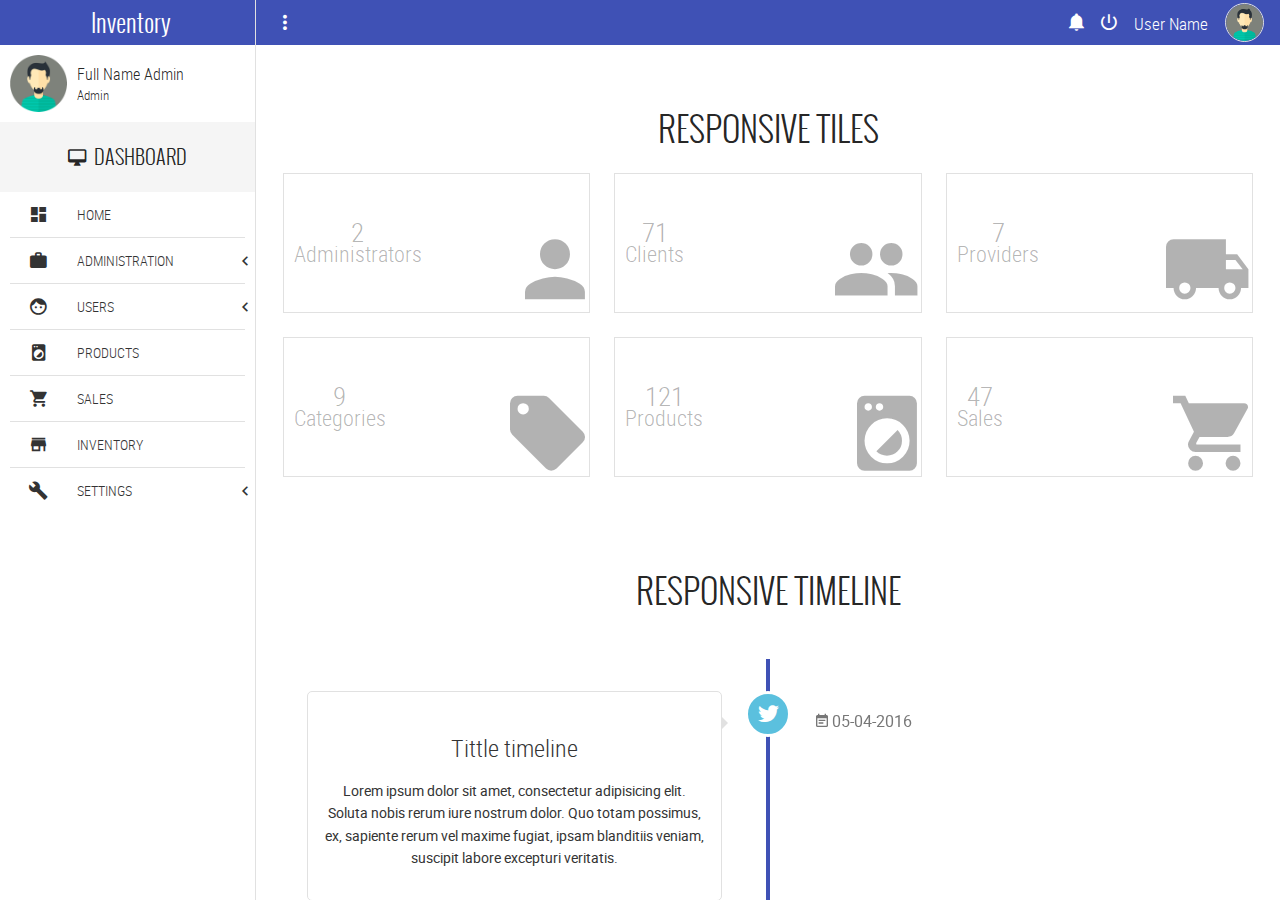
==== home.html @ ebc6012f "se agrego la plantilla" ====
<!-- * Copyright 2016 Carlos Eduardo Alfaro Orellana--><!DOCTYPE html><html lang="es"><head>	<meta charset="UTF-8">	<meta name="viewport" content="width=device-width, initial-scale=1">	<title>Home</title>	<link rel="stylesheet" href="css/normalize.css">	<link rel="stylesheet" href="css/sweetalert2.css">	<link rel="stylesheet" href="css/material.min.css">	<link rel="stylesheet" href="css/material-design-iconic-font.min.css">	<link rel="stylesheet" href="css/jquery.mCustomScrollbar.css">	<link rel="stylesheet" href="css/main.css">	<script src="//ajax.googleapis.com/ajax/libs/jquery/1.11.2/jquery.min.js"></script>	<script>window.jQuery || document.write('<script src="js/jquery-1.11.2.min.js"><\/script>')</script>	<script src="js/material.min.js" ></script>	<script src="js/sweetalert2.min.js" ></script>	<script src="js/jquery.mCustomScrollbar.concat.min.js" ></script>	<script src="js/main.js" ></script></head><body>	<!-- Notifications area -->	<section class="full-width container-notifications">		<div class="full-width container-notifications-bg btn-Notification"></div>	    <section class="NotificationArea">	        <div class="full-width text-center NotificationArea-title tittles">Notifications <i class="zmdi zmdi-close btn-Notification"></i></div>	        <a href="#" class="Notification" id="notifation-unread-1">	            <div class="Notification-icon"><i class="zmdi zmdi-accounts-alt bg-info"></i></div>	            <div class="Notification-text">	                <p>	                    <i class="zmdi zmdi-circle"></i>	                    <strong>New User Registration</strong> 	                    <br>	                    <small>Just Now</small>	                </p>	            </div>	        	<div class="mdl-tooltip mdl-tooltip--left" for="notifation-unread-1">Notification as UnRead</div> 	        </a>	        <a href="#" class="Notification" id="notifation-read-1">	            <div class="Notification-icon"><i class="zmdi zmdi-cloud-download bg-primary"></i></div>	            <div class="Notification-text">	                <p>	                    <i class="zmdi zmdi-circle-o"></i>	                    <strong>New Updates</strong> 	                    <br>	                    <small>30 Mins Ago</small>	                </p>	            </div>	            <div class="mdl-tooltip mdl-tooltip--left" for="notifation-read-1">Notification as Read</div>	        </a>	        <a href="#" class="Notification" id="notifation-unread-2">	            <div class="Notification-icon"><i class="zmdi zmdi-upload bg-success"></i></div>	            <div class="Notification-text">	                <p>	                    <i class="zmdi zmdi-circle"></i>	                    <strong>Archive uploaded</strong> 	                    <br>	                    <small>31 Mins Ago</small>	                </p>	            </div>	            <div class="mdl-tooltip mdl-tooltip--left" for="notifation-unread-2">Notification as UnRead</div>	        </a> 	        <a href="#" class="Notification" id="notifation-read-2">	            <div class="Notification-icon"><i class="zmdi zmdi-mail-send bg-danger"></i></div>	            <div class="Notification-text">	                <p>	                    <i class="zmdi zmdi-circle-o"></i>	                    <strong>New Mail</strong> 	                    <br>	                    <small>37 Mins Ago</small>	                </p>	            </div>	            <div class="mdl-tooltip mdl-tooltip--left" for="notifation-read-2">Notification as Read</div>	        </a>	        <a href="#" class="Notification" id="notifation-read-3">	            <div class="Notification-icon"><i class="zmdi zmdi-folder bg-primary"></i></div>	            <div class="Notification-text">	                <p>	                    <i class="zmdi zmdi-circle-o"></i>	                    <strong>Folder delete</strong> 	                    <br>	                    <small>1 hours Ago</small>	                </p>	            </div>	            <div class="mdl-tooltip mdl-tooltip--left" for="notifation-read-3">Notification as Read</div>	        </a>  	    </section>	</section>	<!-- navBar -->	<div class="full-width navBar">		<div class="full-width navBar-options">			<i class="zmdi zmdi-more-vert btn-menu" id="btn-menu"></i>				<div class="mdl-tooltip" for="btn-menu">Menu</div>			<nav class="navBar-options-list">				<ul class="list-unstyle">					<li class="btn-Notification" id="notifications">						<i class="zmdi zmdi-notifications"></i>						<!-- <i class="zmdi zmdi-notifications-active btn-Notification" id="notifications"></i> -->						<div class="mdl-tooltip" for="notifications">Notifications</div>					</li>					<li class="btn-exit" id="btn-exit">						<i class="zmdi zmdi-power"></i>						<div class="mdl-tooltip" for="btn-exit">LogOut</div>					</li>					<li class="text-condensedLight noLink" ><small>User Name</small></li>					<li class="noLink">						<figure>							<img src="assets/img/avatar-male.png" alt="Avatar" class="img-responsive">						</figure>					</li>				</ul>			</nav>		</div>	</div>	<!-- navLateral -->	<section class="full-width navLateral">		<div class="full-width navLateral-bg btn-menu"></div>		<div class="full-width navLateral-body">			<div class="full-width navLateral-body-logo text-center tittles">				<i class="zmdi zmdi-close btn-menu"></i> Inventory 			</div>			<figure class="full-width" style="height: 77px;">				<div class="navLateral-body-cl">					<img src="assets/img/avatar-male.png" alt="Avatar" class="img-responsive">				</div>				<figcaption class="navLateral-body-cr hide-on-tablet">					<span>						Full Name Admin<br>						<small>Admin</small>					</span>				</figcaption>			</figure>			<div class="full-width tittles navLateral-body-tittle-menu">				<i class="zmdi zmdi-desktop-mac"></i><span class="hide-on-tablet">&nbsp; DASHBOARD</span>			</div>			<nav class="full-width">				<ul class="full-width list-unstyle menu-principal">					<li class="full-width">						<a href="home.html" class="full-width">							<div class="navLateral-body-cl">								<i class="zmdi zmdi-view-dashboard"></i>							</div>							<div class="navLateral-body-cr hide-on-tablet">								HOME							</div>						</a>					</li>					<li class="full-width divider-menu-h"></li>					<li class="full-width">						<a href="#!" class="full-width btn-subMenu">							<div class="navLateral-body-cl">								<i class="zmdi zmdi-case"></i>							</div>							<div class="navLateral-body-cr hide-on-tablet">								ADMINISTRATION							</div>							<span class="zmdi zmdi-chevron-left"></span>						</a>						<ul class="full-width menu-principal sub-menu-options">							<li class="full-width">								<a href="company.html" class="full-width">									<div class="navLateral-body-cl">										<i class="zmdi zmdi-balance"></i>									</div>									<div class="navLateral-body-cr hide-on-tablet">										COMPANY									</div>								</a>							</li>							<li class="full-width">								<a href="providers.html" class="full-width">									<div class="navLateral-body-cl">										<i class="zmdi zmdi-truck"></i>									</div>									<div class="navLateral-body-cr hide-on-tablet">										PROVIDERS									</div>								</a>							</li>							<li class="full-width">								<a href="payments.html" class="full-width">									<div class="navLateral-body-cl">										<i class="zmdi zmdi-card"></i>									</div>									<div class="navLateral-body-cr hide-on-tablet">										PAYMENTS									</div>								</a>							</li>							<li class="full-width">								<a href="categories.html" class="full-width">									<div class="navLateral-body-cl">										<i class="zmdi zmdi-label"></i>									</div>									<div class="navLateral-body-cr hide-on-tablet">										CATEGORIES									</div>								</a>							</li>						</ul>					</li>					<li class="full-width divider-menu-h"></li>					<li class="full-width">						<a href="#!" class="full-width btn-subMenu">							<div class="navLateral-body-cl">								<i class="zmdi zmdi-face"></i>							</div>							<div class="navLateral-body-cr hide-on-tablet">								USERS							</div>							<span class="zmdi zmdi-chevron-left"></span>						</a>						<ul class="full-width menu-principal sub-menu-options">							<li class="full-width">								<a href="admin.html" class="full-width">									<div class="navLateral-body-cl">										<i class="zmdi zmdi-account"></i>									</div>									<div class="navLateral-body-cr hide-on-tablet">										ADMINISTRATORS									</div>								</a>							</li>							<li class="full-width">								<a href="client.html" class="full-width">									<div class="navLateral-body-cl">										<i class="zmdi zmdi-accounts"></i>									</div>									<div class="navLateral-body-cr hide-on-tablet">										CLIENT									</div>								</a>							</li>						</ul>					</li>					<li class="full-width divider-menu-h"></li>					<li class="full-width">						<a href="products.html" class="full-width">							<div class="navLateral-body-cl">								<i class="zmdi zmdi-washing-machine"></i>							</div>							<div class="navLateral-body-cr hide-on-tablet">								PRODUCTS							</div>						</a>					</li>					<li class="full-width divider-menu-h"></li>					<li class="full-width">						<a href="sales.html" class="full-width">							<div class="navLateral-body-cl">								<i class="zmdi zmdi-shopping-cart"></i>							</div>							<div class="navLateral-body-cr hide-on-tablet">								SALES							</div>						</a>					</li>					<li class="full-width divider-menu-h"></li>					<li class="full-width">						<a href="inventory.html" class="full-width">							<div class="navLateral-body-cl">								<i class="zmdi zmdi-store"></i>							</div>							<div class="navLateral-body-cr hide-on-tablet">								INVENTORY							</div>						</a>					</li>					<li class="full-width divider-menu-h"></li>					<li class="full-width">						<a href="#!" class="full-width btn-subMenu">							<div class="navLateral-body-cl">								<i class="zmdi zmdi-wrench"></i>							</div>							<div class="navLateral-body-cr hide-on-tablet">								SETTINGS							</div>							<span class="zmdi zmdi-chevron-left"></span>						</a>						<ul class="full-width menu-principal sub-menu-options">							<li class="full-width">								<a href="#!" class="full-width">									<div class="navLateral-body-cl">										<i class="zmdi zmdi-widgets"></i>									</div>									<div class="navLateral-body-cr hide-on-tablet">										OPTION									</div>								</a>							</li>							<li class="full-width">								<a href="#!" class="full-width">									<div class="navLateral-body-cl">										<i class="zmdi zmdi-widgets"></i>									</div>									<div class="navLateral-body-cr hide-on-tablet">										OPTION									</div>								</a>							</li>						</ul>					</li>				</ul>			</nav>		</div>	</section>	<!-- pageContent -->	<section class="full-width pageContent">		<section class="full-width text-center" style="padding: 40px 0;">			<h3 class="text-center tittles">RESPONSIVE TILES</h3>			<!-- Tiles -->			<article class="full-width tile">				<div class="tile-text">					<span class="text-condensedLight">						2<br>						<small>Administrators</small>					</span>				</div>				<i class="zmdi zmdi-account tile-icon"></i>			</article>			<article class="full-width tile">				<div class="tile-text">					<span class="text-condensedLight">						71<br>						<small>Clients</small>					</span>				</div>				<i class="zmdi zmdi-accounts tile-icon"></i>			</article>			<article class="full-width tile">				<div class="tile-text">					<span class="text-condensedLight">						7<br>						<small>Providers</small>					</span>				</div>				<i class="zmdi zmdi-truck tile-icon"></i>			</article>			<article class="full-width tile">				<div class="tile-text">					<span class="text-condensedLight">						9<br>						<small>Categories</small>					</span>				</div>				<i class="zmdi zmdi-label tile-icon"></i>			</article>			<article class="full-width tile">				<div class="tile-text">					<span class="text-condensedLight">						121<br>						<small>Products</small>					</span>				</div>				<i class="zmdi zmdi-washing-machine tile-icon"></i>			</article>			<article class="full-width tile">				<div class="tile-text">					<span class="text-condensedLight">						47<br>						<small>Sales</small>					</span>				</div>				<i class="zmdi zmdi-shopping-cart tile-icon"></i>			</article>		</section>		<section class="full-width" style="margin: 30px 0;">			<h3 class="text-center tittles">RESPONSIVE TIMELINE</h3>			<!-- TimeLine -->			<div id="timeline-c" class="timeline-c">				<div class="timeline-c-box">	                <div class="timeline-c-box-icon bg-info">	                    <i class="zmdi zmdi-twitter"></i>	                </div>	                <div class="timeline-c-box-content">	                    <h4 class="text-center text-condensedLight">Tittle timeline</h4>	                    <p class="text-center">	                    	Lorem ipsum dolor sit amet, consectetur adipisicing elit. Soluta nobis rerum iure nostrum dolor. Quo totam possimus, ex, sapiente rerum vel maxime fugiat, ipsam blanditiis veniam, suscipit labore excepturi veritatis.	                    </p>	                    <span class="timeline-date"><i class="zmdi zmdi-calendar-note zmdi-hc-fw"></i>05-04-2016</span>	                </div>	            </div>				<div class="timeline-c-box">	                <div class="timeline-c-box-icon bg-success">	                    <i class="zmdi zmdi-whatsapp"></i>	                </div>	                <div class="timeline-c-box-content">	                    <h4 class="text-center text-condensedLight">Tittle timeline</h4>	                    <p class="text-center">	                    	Lorem ipsum dolor sit amet, consectetur adipisicing elit. Soluta nobis rerum iure nostrum dolor. Quo totam possimus, ex, sapiente rerum vel maxime fugiat, ipsam blanditiis veniam, suscipit labore excepturi veritatis.	                    </p>	                    <span class="timeline-date"><i class="zmdi zmdi-calendar-note zmdi-hc-fw"></i>06-04-2016</span>	                </div>	            </div>	            <div class="timeline-c-box">	                <div class="timeline-c-box-icon bg-primary">	                    <i class="zmdi zmdi-facebook"></i>	                </div>	                <div class="timeline-c-box-content">	                    <h4 class="text-center text-condensedLight">Tittle timeline</h4>	                    <p class="text-center">	                    	Lorem ipsum dolor sit amet, consectetur adipisicing elit. Soluta nobis rerum iure nostrum dolor. Quo totam possimus, ex, sapiente rerum vel maxime fugiat, ipsam blanditiis veniam, suscipit labore excepturi veritatis.	                    </p>	                    <span class="timeline-date"><i class="zmdi zmdi-calendar-note zmdi-hc-fw"></i>07-04-2016</span>	                </div>	            </div>	            <div class="timeline-c-box">	                <div class="timeline-c-box-icon bg-danger">	                    <i class="zmdi zmdi-youtube"></i>	                </div>	                <div class="timeline-c-box-content">	                    <h4 class="text-center text-condensedLight">Tittle timeline</h4>	                    <p class="text-center">	                    	Lorem ipsum dolor sit amet, consectetur adipisicing elit. Soluta nobis rerum iure nostrum dolor. Quo totam possimus, ex, sapiente rerum vel maxime fugiat, ipsam blanditiis veniam, suscipit labore excepturi veritatis.	                    </p>	                    <span class="timeline-date"><i class="zmdi zmdi-calendar-note zmdi-hc-fw"></i>08-04-2016</span>	                </div>	            </div>			</div>		</section>	</section></body></html>
---- css/sweetalert2.css ----
.sweet-overlay {
  background-color: rgba(0, 0, 0, 0.4);
  position: fixed;
  left: 0;
  right: 0;
  top: 0;
  bottom: 0;
  display: none;
  z-index: 1000; }

.sweet-alert {
  font-family: "RobotoCondensedLight";
  background-color: #fff;
  border-radius: 5px;
  box-sizing: border-box;
  text-align: center;
  position: fixed;
  left: 50%;
  top: 50%;
  margin-top: -200px;
  max-height: 90%;
  overflow-x: hidden;
  overflow-y: auto;
  display: none;
  z-index: 2000; }
  .sweet-alert h2 {
    color: #575757;
    font-family: "OswaldLight";
    font-size: 30px;
    text-align: center;
    font-weight: 600;
    text-transform: none;
    position: relative;
    margin: 0;
    padding: 0;
    line-height: 60px;
    display: block; }
  .sweet-alert p {
    font-size: 16px;
    text-align: center;
    font-weight: 300;
    position: relative;
    float: none;
    margin: 0;
    padding: 0;
    line-height: normal; }
  .sweet-alert hr {
    height: 10px;
    color: transparent;
    border: 0; }
  .sweet-alert button.styled {
    color: #fff;
    border: 0;
    box-shadow: none;
    font-size: 17px;
    font-weight: 500;
    border-radius: 5px;
    padding: 10px 32px;
    margin: 0 5px;
    cursor: pointer; }
    .sweet-alert button.styled:focus {
      outline: none; }
    .sweet-alert button.styled.sweet-cancel[disabled] {
      opacity: .4; }
    .sweet-alert button.styled.sweet-confirm[disabled] {
      border: 4px solid transparent;
      border-color: transparent;
      width: 40px;
      height: 40px;
      padding: 0;
      margin: 0 30px;
      vertical-align: middle;
      background-color: transparent !important;
      color: transparent;
      cursor: default;
      border-radius: 100%;
      -webkit-animation: rotate-loading 1.5s linear 0s infinite normal;
              animation: rotate-loading 1.5s linear 0s infinite normal; }
    .sweet-alert button.styled::-moz-focus-inner {
      border: 0; }
  .sweet-alert[data-has-cancel-button=false] button {
    box-shadow: none !important; }
  .sweet-alert .icon {
    width: 80px;
    height: 80px;
    border: 4px solid #808080;
    border-radius: 50%;
    margin: 20px auto;
    padding: 0;
    position: relative;
    box-sizing: content-box; }
    .sweet-alert .icon.error {
      border-color: #f27474; }
      .sweet-alert .icon.error .x-mark {
        position: relative;
        display: block; }
      .sweet-alert .icon.error .line {
        position: absolute;
        height: 5px;
        width: 47px;
        background-color: #f27474;
        display: block;
        top: 37px;
        border-radius: 2px; }
        .sweet-alert .icon.error .line.left {
          -webkit-transform: rotate(45deg);
                  transform: rotate(45deg);
          left: 17px; }
        .sweet-alert .icon.error .line.right {
          -webkit-transform: rotate(-45deg);
                  transform: rotate(-45deg);
          right: 16px; }
    .sweet-alert .icon.warning {
      border-color: #f8bb86; }
      .sweet-alert .icon.warning .body {
        position: absolute;
        width: 5px;
        height: 47px;
        left: 50%;
        top: 10px;
        border-radius: 2px;
        margin-left: -2px;
        background-color: #f8bb86; }
      .sweet-alert .icon.warning .dot {
        position: absolute;
        width: 7px;
        height: 7px;
        border-radius: 50%;
        margin-left: -3px;
        left: 50%;
        bottom: 10px;
        background-color: #f8bb86; }
    .sweet-alert .icon.info {
      border-color: #c9dae1; }
      .sweet-alert .icon.info::before {
        content: '';
        position: absolute;
        width: 5px;
        height: 29px;
        left: 50%;
        bottom: 17px;
        border-radius: 2px;
        margin-left: -2px;
        background-color: #c9dae1; }
      .sweet-alert .icon.info::after {
        content: '';
        position: absolute;
        width: 7px;
        height: 7px;
        border-radius: 50%;
        margin-left: -3px;
        top: 19px;
        background-color: #c9dae1; }
    .sweet-alert .icon.success {
      border-color: #a5dc86; }
      .sweet-alert .icon.success::before, .sweet-alert .icon.success::after {
        content: '';
        border-radius: 50%;
        position: absolute;
        width: 60px;
        height: 120px;
        background: #fff;
        -webkit-transform: rotate(45deg);
                transform: rotate(45deg); }
      .sweet-alert .icon.success::before {
        border-radius: 120px 0 0 120px;
        top: -7px;
        left: -33px;
        -webkit-transform: rotate(-45deg);
                transform: rotate(-45deg);
        -webkit-transform-origin: 60px 60px;
                transform-origin: 60px 60px; }
      .sweet-alert .icon.success::after {
        border-radius: 0 120px 120px 0;
        top: -11px;
        left: 30px;
        -webkit-transform: rotate(-45deg);
                transform: rotate(-45deg);
        -webkit-transform-origin: 0 60px;
                transform-origin: 0 60px; }
      .sweet-alert .icon.success .placeholder {
        width: 80px;
        height: 80px;
        border: 4px solid rgba(165, 220, 134, 0.2);
        border-radius: 50%;
        box-sizing: content-box;
        position: absolute;
        left: -4px;
        top: -4px;
        z-index: 2; }
      .sweet-alert .icon.success .fix {
        width: 5px;
        height: 90px;
        background-color: #fff;
        position: absolute;
        left: 28px;
        top: 8px;
        z-index: 1;
        -webkit-transform: rotate(-45deg);
                transform: rotate(-45deg); }
      .sweet-alert .icon.success .line {
        height: 5px;
        background-color: #a5dc86;
        display: block;
        border-radius: 2px;
        position: absolute;
        z-index: 2; }
        .sweet-alert .icon.success .line.tip {
          width: 25px;
          left: 14px;
          top: 46px;
          -webkit-transform: rotate(45deg);
                  transform: rotate(45deg); }
        .sweet-alert .icon.success .line.long {
          width: 47px;
          right: 8px;
          top: 38px;
          -webkit-transform: rotate(-45deg);
                  transform: rotate(-45deg); }
  .sweet-alert .sweet-image {
    margin: 20px auto; }

@-webkit-keyframes showSweetAlert {
  0% {
    -webkit-transform: scale(0.7);
            transform: scale(0.7); }
  45% {
    -webkit-transform: scale(1.05);
            transform: scale(1.05); }
  80% {
    -webkit-transform: scale(0.95);
            transform: scale(0.95); }
  100% {
    -webkit-transform: scale(1);
            transform: scale(1); } }

@keyframes showSweetAlert {
  0% {
    -webkit-transform: scale(0.7);
            transform: scale(0.7); }
  45% {
    -webkit-transform: scale(1.05);
            transform: scale(1.05); }
  80% {
    -webkit-transform: scale(0.95);
            transform: scale(0.95); }
  100% {
    -webkit-transform: scale(1);
            transform: scale(1); } }

@-webkit-keyframes hideSweetAlert {
  0% {
    -webkit-transform: scale(1);
            transform: scale(1); }
  100% {
    -webkit-transform: scale(0.5);
            transform: scale(0.5); } }

@keyframes hideSweetAlert {
  0% {
    -webkit-transform: scale(1);
            transform: scale(1); }
  100% {
    -webkit-transform: scale(0.5);
            transform: scale(0.5); } }

.show-sweet-alert {
  -webkit-animation: showSweetAlert 0.3s;
          animation: showSweetAlert 0.3s; }
  .show-sweet-alert.no-animation {
    -webkit-animation: none;
            animation: none; }

.hide-sweet-alert {
  -webkit-animation: hideSweetAlert 0.2s;
          animation: hideSweetAlert 0.2s; }
  .hide-sweet-alert.no-animation {
    -webkit-animation: none;
            animation: none; }

@-webkit-keyframes animate-success-tip {
  0% {
    width: 0;
    left: 1px;
    top: 19px; }
  54% {
    width: 0;
    left: 1px;
    top: 19px; }
  70% {
    width: 50px;
    left: -8px;
    top: 37px; }
  84% {
    width: 17px;
    left: 21px;
    top: 48px; }
  100% {
    width: 25px;
    left: 14px;
    top: 45px; } }

@keyframes animate-success-tip {
  0% {
    width: 0;
    left: 1px;
    top: 19px; }
  54% {
    width: 0;
    left: 1px;
    top: 19px; }
  70% {
    width: 50px;
    left: -8px;
    top: 37px; }
  84% {
    width: 17px;
    left: 21px;
    top: 48px; }
  100% {
    width: 25px;
    left: 14px;
    top: 45px; } }

@-webkit-keyframes animate-success-long {
  0% {
    width: 0;
    right: 46px;
    top: 54px; }
  65% {
    width: 0;
    right: 46px;
    top: 54px; }
  84% {
    width: 55px;
    right: 0;
    top: 35px; }
  100% {
    width: 47px;
    right: 8px;
    top: 38px; } }

@keyframes animate-success-long {
  0% {
    width: 0;
    right: 46px;
    top: 54px; }
  65% {
    width: 0;
    right: 46px;
    top: 54px; }
  84% {
    width: 55px;
    right: 0;
    top: 35px; }
  100% {
    width: 47px;
    right: 8px;
    top: 38px; } }

@-webkit-keyframes rotatePlaceholder {
  0% {
    -webkit-transform: rotate(-45deg);
            transform: rotate(-45deg); }
  5% {
    -webkit-transform: rotate(-45deg);
            transform: rotate(-45deg); }
  12% {
    -webkit-transform: rotate(-405deg);
            transform: rotate(-405deg); }
  100% {
    -webkit-transform: rotate(-405deg);
            transform: rotate(-405deg); } }

@keyframes rotatePlaceholder {
  0% {
    -webkit-transform: rotate(-45deg);
            transform: rotate(-45deg); }
  5% {
    -webkit-transform: rotate(-45deg);
            transform: rotate(-45deg); }
  12% {
    -webkit-transform: rotate(-405deg);
            transform: rotate(-405deg); }
  100% {
    -webkit-transform: rotate(-405deg);
            transform: rotate(-405deg); } }

.animate-success-tip {
  -webkit-animation: animate-success-tip 0.75s;
          animation: animate-success-tip 0.75s; }

.animate-success-long {
  -webkit-animation: animate-success-long 0.75s;
          animation: animate-success-long 0.75s; }

.icon.success.animate::after {
  -webkit-animation: rotatePlaceholder 4.25s ease-in;
          animation: rotatePlaceholder 4.25s ease-in; }

@-webkit-keyframes animate-error-icon {
  0% {
    -webkit-transform: rotateX(100deg);
            transform: rotateX(100deg);
    opacity: 0; }
  100% {
    -webkit-transform: rotateX(0deg);
            transform: rotateX(0deg);
    opacity: 1; } }

@keyframes animate-error-icon {
  0% {
    -webkit-transform: rotateX(100deg);
            transform: rotateX(100deg);
    opacity: 0; }
  100% {
    -webkit-transform: rotateX(0deg);
            transform: rotateX(0deg);
    opacity: 1; } }

.animate-error-icon {
  -webkit-animation: animate-error-icon 0.5s;
          animation: animate-error-icon 0.5s; }

@-webkit-keyframes animate-x-mark {
  0% {
    -webkit-transform: scale(0.4);
            transform: scale(0.4);
    margin-top: 26px;
    opacity: 0; }
  50% {
    -webkit-transform: scale(0.4);
            transform: scale(0.4);
    margin-top: 26px;
    opacity: 0; }
  80% {
    -webkit-transform: scale(1.15);
            transform: scale(1.15);
    margin-top: -6px; }
  100% {
    -webkit-transform: scale(1);
            transform: scale(1);
    margin-top: 0;
    opacity: 1; } }

@keyframes animate-x-mark {
  0% {
    -webkit-transform: scale(0.4);
            transform: scale(0.4);
    margin-top: 26px;
    opacity: 0; }
  50% {
    -webkit-transform: scale(0.4);
            transform: scale(0.4);
    margin-top: 26px;
    opacity: 0; }
  80% {
    -webkit-transform: scale(1.15);
            transform: scale(1.15);
    margin-top: -6px; }
  100% {
    -webkit-transform: scale(1);
            transform: scale(1);
    margin-top: 0;
    opacity: 1; } }

.animate-x-mark {
  -webkit-animation: animate-x-mark 0.5s;
          animation: animate-x-mark 0.5s; }

@-webkit-keyframes pulse-warning {
  0% {
    border-color: #f8d486; }
  100% {
    border-color: #f8bb86; } }

@keyframes pulse-warning {
  0% {
    border-color: #f8d486; }
  100% {
    border-color: #f8bb86; } }

.pulse-warning {
  -webkit-animation: pulse-warning 0.75s infinite alternate;
          animation: pulse-warning 0.75s infinite alternate; }

@-webkit-keyframes pulse-warning-ins {
  0% {
    background-color: #f8d486; }
  100% {
    background-color: #f8bb86; } }

@keyframes pulse-warning-ins {
  0% {
    background-color: #f8d486; }
  100% {
    background-color: #f8bb86; } }

.pulse-warning-ins {
  -webkit-animation: pulse-warning-ins 0.75s infinite alternate;
          animation: pulse-warning-ins 0.75s infinite alternate; }

@-webkit-keyframes rotate-loading {
  0% {
    -webkit-transform: rotate(0deg);
            transform: rotate(0deg); }
  100% {
    -webkit-transform: rotate(360deg);
            transform: rotate(360deg); } }

@keyframes rotate-loading {
  0% {
    -webkit-transform: rotate(0deg);
            transform: rotate(0deg); }
  100% {
    -webkit-transform: rotate(360deg);
            transform: rotate(360deg); } }
---- css/material.min.css ----
/**
 * material-design-lite - Material Design Components in CSS, JS and HTML
 * @version v1.1.3
 * @license Apache-2.0
 * @copyright 2015 Google, Inc.
 * @link https://github.com/google/material-design-lite
 */
@charset "UTF-8";html{color:rgba(0,0,0,.87)}::-moz-selection{background:#b3d4fc;text-shadow:none}::selection{background:#b3d4fc;text-shadow:none}hr{display:block;height:1px;border:0;border-top:1px solid #ccc;margin:1em 0;padding:0}audio,canvas,iframe,img,svg,video{vertical-align:middle}fieldset{border:0;margin:0;padding:0}textarea{resize:vertical}.browserupgrade{margin:.2em 0;background:#ccc;color:#000;padding:.2em 0}.hidden{display:none!important}.visuallyhidden{border:0;clip:rect(0 0 0 0);height:1px;margin:-1px;overflow:hidden;padding:0;position:absolute;width:1px}.visuallyhidden.focusable:active,.visuallyhidden.focusable:focus{clip:auto;height:auto;margin:0;overflow:visible;position:static;width:auto}.invisible{visibility:hidden}.clearfix:before,.clearfix:after{content:" ";display:table}.clearfix:after{clear:both}@media print{*,*:before,*:after,*:first-letter{background:transparent!important;color:#000!important;box-shadow:none!important}a,a:visited{text-decoration:underline}a[href]:after{content:" (" attr(href)")"}abbr[title]:after{content:" (" attr(title)")"}a[href^="#"]:after,a[href^="javascript:"]:after{content:""}pre,blockquote{border:1px solid #999;page-break-inside:avoid}thead{display:table-header-group}tr,img{page-break-inside:avoid}img{max-width:100%!important}p,h2,h3{orphans:3;widows:3}h2,h3{page-break-after:avoid}}a,.mdl-accordion,.mdl-button,.mdl-card,.mdl-checkbox,.mdl-dropdown-menu,.mdl-icon-toggle,.mdl-item,.mdl-radio,.mdl-slider,.mdl-switch,.mdl-tabs__tab{-webkit-tap-highlight-color:transparent;-webkit-tap-highlight-color:rgba(255,255,255,0)}html{width:100%;height:100%;-ms-touch-action:manipulation;touch-action:manipulation}body{width:100%;min-height:100%;margin:0}main{display:block}*[hidden]{display:none!important}html,body{font-family:"Helvetica","Arial",sans-serif;font-size:14px;font-weight:400;line-height:20px}h1,h2,h3,h4,h5,h6,p{padding:0}h1 small,h2 small,h3 small,h4 small,h5 small,h6 small{font-family:"Roboto","Helvetica","Arial",sans-serif;font-weight:400;line-height:1.35;letter-spacing:-.02em;opacity:.54;font-size:.6em}h1{font-size:56px;line-height:1.35;letter-spacing:-.02em;margin:24px 0}h1,h2{font-family:"Roboto","Helvetica","Arial",sans-serif;font-weight:400}h2{font-size:45px;line-height:48px}h2,h3{margin:24px 0}h3{font-size:34px;line-height:40px}h3,h4{font-family:"Roboto","Helvetica","Arial",sans-serif;font-weight:400}h4{font-size:24px;line-height:32px;-moz-osx-font-smoothing:grayscale;margin:24px 0 16px}h5{font-size:20px;font-weight:500;line-height:1;letter-spacing:.02em}h5,h6{font-family:"Roboto","Helvetica","Arial",sans-serif;margin:24px 0 16px}h6{font-size:16px;letter-spacing:.04em}h6,p{font-weight:400;line-height:24px}p{font-size:14px;letter-spacing:0;margin:0 0 16px}a{color:#ff4081;font-weight:500}blockquote{font-family:"Roboto","Helvetica","Arial",sans-serif;position:relative;font-size:24px;font-weight:300;font-style:italic;line-height:1.35;letter-spacing:.08em}blockquote:before{position:absolute;left:-.5em;content:'“'}blockquote:after{content:'”';margin-left:-.05em}mark{background-color:#f4ff81}dt{font-weight:700}address{font-size:12px;line-height:1;font-style:normal}address,ul,ol{font-weight:400;letter-spacing:0}ul,ol{font-size:14px;line-height:24px}.mdl-typography--display-4,.mdl-typography--display-4-color-contrast{font-family:"Roboto","Helvetica","Arial",sans-serif;font-size:112px;font-weight:300;line-height:1;letter-spacing:-.04em}.mdl-typography--display-4-color-contrast{opacity:.54}.mdl-typography--display-3,.mdl-typography--display-3-color-contrast{font-family:"Roboto","Helvetica","Arial",sans-serif;font-size:56px;font-weight:400;line-height:1.35;letter-spacing:-.02em}.mdl-typography--display-3-color-contrast{opacity:.54}.mdl-typography--display-2,.mdl-typography--display-2-color-contrast{font-family:"Roboto","Helvetica","Arial",sans-serif;font-size:45px;font-weight:400;line-height:48px}.mdl-typography--display-2-color-contrast{opacity:.54}.mdl-typography--display-1,.mdl-typography--display-1-color-contrast{font-family:"Roboto","Helvetica","Arial",sans-serif;font-size:34px;font-weight:400;line-height:40px}.mdl-typography--display-1-color-contrast{opacity:.54}.mdl-typography--headline,.mdl-typography--headline-color-contrast{font-family:"Roboto","Helvetica","Arial",sans-serif;font-size:24px;font-weight:400;line-height:32px;-moz-osx-font-smoothing:grayscale}.mdl-typography--headline-color-contrast{opacity:.87}.mdl-typography--title,.mdl-typography--title-color-contrast{font-family:"Roboto","Helvetica","Arial",sans-serif;font-size:20px;font-weight:500;line-height:1;letter-spacing:.02em}.mdl-typography--title-color-contrast{opacity:.87}.mdl-typography--subhead,.mdl-typography--subhead-color-contrast{font-family:"Roboto","Helvetica","Arial",sans-serif;font-size:16px;font-weight:400;line-height:24px;letter-spacing:.04em}.mdl-typography--subhead-color-contrast{opacity:.87}.mdl-typography--body-2,.mdl-typography--body-2-color-contrast{font-size:14px;font-weight:700;line-height:24px;letter-spacing:0}.mdl-typography--body-2-color-contrast{opacity:.87}.mdl-typography--body-1,.mdl-typography--body-1-color-contrast{font-size:14px;font-weight:400;line-height:24px;letter-spacing:0}.mdl-typography--body-1-color-contrast{opacity:.87}.mdl-typography--body-2-force-preferred-font,.mdl-typography--body-2-force-preferred-font-color-contrast{font-family:"Roboto","Helvetica","Arial",sans-serif;font-size:14px;font-weight:500;line-height:24px;letter-spacing:0}.mdl-typography--body-2-force-preferred-font-color-contrast{opacity:.87}.mdl-typography--body-1-force-preferred-font,.mdl-typography--body-1-force-preferred-font-color-contrast{font-family:"Roboto","Helvetica","Arial",sans-serif;font-size:14px;font-weight:400;line-height:24px;letter-spacing:0}.mdl-typography--body-1-force-preferred-font-color-contrast{opacity:.87}.mdl-typography--caption,.mdl-typography--caption-force-preferred-font{font-size:12px;font-weight:400;line-height:1;letter-spacing:0}.mdl-typography--caption-force-preferred-font{font-family:"Roboto","Helvetica","Arial",sans-serif}.mdl-typography--caption-color-contrast,.mdl-typography--caption-force-preferred-font-color-contrast{font-size:12px;font-weight:400;line-height:1;letter-spacing:0;opacity:.54}.mdl-typography--caption-force-preferred-font-color-contrast,.mdl-typography--menu{font-family:"Roboto","Helvetica","Arial",sans-serif}.mdl-typography--menu{font-size:14px;font-weight:500;line-height:1;letter-spacing:0}.mdl-typography--menu-color-contrast{opacity:.87}.mdl-typography--menu-color-contrast,.mdl-typography--button,.mdl-typography--button-color-contrast{font-family:"Roboto","Helvetica","Arial",sans-serif;font-size:14px;font-weight:500;line-height:1;letter-spacing:0}.mdl-typography--button,.mdl-typography--button-color-contrast{text-transform:uppercase}.mdl-typography--button-color-contrast{opacity:.87}.mdl-typography--text-left{text-align:left}.mdl-typography--text-right{text-align:right}.mdl-typography--text-center{text-align:center}.mdl-typography--text-justify{text-align:justify}.mdl-typography--text-nowrap{white-space:nowrap}.mdl-typography--text-lowercase{text-transform:lowercase}.mdl-typography--text-uppercase{text-transform:uppercase}.mdl-typography--text-capitalize{text-transform:capitalize}.mdl-typography--font-thin{font-weight:200!important}.mdl-typography--font-light{font-weight:300!important}.mdl-typography--font-regular{font-weight:400!important}.mdl-typography--font-medium{font-weight:500!important}.mdl-typography--font-bold{font-weight:700!important}.mdl-typography--font-black{font-weight:900!important}.material-icons{font-family:'Material Icons';font-weight:400;font-style:normal;font-size:24px;line-height:1;letter-spacing:normal;text-transform:none;display:inline-block;word-wrap:normal;-moz-font-feature-settings:'liga';font-feature-settings:'liga';-webkit-font-feature-settings:'liga';-webkit-font-smoothing:antialiased}.mdl-color-text--red{color:#f44336 !important}.mdl-color--red{background-color:#f44336 !important}.mdl-color-text--red-50{color:#ffebee !important}.mdl-color--red-50{background-color:#ffebee !important}.mdl-color-text--red-100{color:#ffcdd2 !important}.mdl-color--red-100{background-color:#ffcdd2 !important}.mdl-color-text--red-200{color:#ef9a9a !important}.mdl-color--red-200{background-color:#ef9a9a !important}.mdl-color-text--red-300{color:#e57373 !important}.mdl-color--red-300{background-color:#e57373 !important}.mdl-color-text--red-400{color:#ef5350 !important}.mdl-color--red-400{background-color:#ef5350 !important}.mdl-color-text--red-500{color:#f44336 !important}.mdl-color--red-500{background-color:#f44336 !important}.mdl-color-text--red-600{color:#e53935 !important}.mdl-color--red-600{background-color:#e53935 !important}.mdl-color-text--red-700{color:#d32f2f !important}.mdl-color--red-700{background-color:#d32f2f !important}.mdl-color-text--red-800{color:#c62828 !important}.mdl-color--red-800{background-color:#c62828 !important}.mdl-color-text--red-900{color:#b71c1c !important}.mdl-color--red-900{background-color:#b71c1c !important}.mdl-color-text--red-A100{color:#ff8a80 !important}.mdl-color--red-A100{background-color:#ff8a80 !important}.mdl-color-text--red-A200{color:#ff5252 !important}.mdl-color--red-A200{background-color:#ff5252 !important}.mdl-color-text--red-A400{color:#ff1744 !important}.mdl-color--red-A400{background-color:#ff1744 !important}.mdl-color-text--red-A700{color:#d50000 !important}.mdl-color--red-A700{background-color:#d50000 !important}.mdl-color-text--pink{color:#e91e63 !important}.mdl-color--pink{background-color:#e91e63 !important}.mdl-color-text--pink-50{color:#fce4ec !important}.mdl-color--pink-50{background-color:#fce4ec !important}.mdl-color-text--pink-100{color:#f8bbd0 !important}.mdl-color--pink-100{background-color:#f8bbd0 !important}.mdl-color-text--pink-200{color:#f48fb1 !important}.mdl-color--pink-200{background-color:#f48fb1 !important}.mdl-color-text--pink-300{color:#f06292 !important}.mdl-color--pink-300{background-color:#f06292 !important}.mdl-color-text--pink-400{color:#ec407a !important}.mdl-color--pink-400{background-color:#ec407a !important}.mdl-color-text--pink-500{color:#e91e63 !important}.mdl-color--pink-500{background-color:#e91e63 !important}.mdl-color-text--pink-600{color:#d81b60 !important}.mdl-color--pink-600{background-color:#d81b60 !important}.mdl-color-text--pink-700{color:#c2185b !important}.mdl-color--pink-700{background-color:#c2185b !important}.mdl-color-text--pink-800{color:#ad1457 !important}.mdl-color--pink-800{background-color:#ad1457 !important}.mdl-color-text--pink-900{color:#880e4f !important}.mdl-color--pink-900{background-color:#880e4f !important}.mdl-color-text--pink-A100{color:#ff80ab !important}.mdl-color--pink-A100{background-color:#ff80ab !important}.mdl-color-text--pink-A200{color:#ff4081 !important}.mdl-color--pink-A200{background-color:#ff4081 !important}.mdl-color-text--pink-A400{color:#f50057 !important}.mdl-color--pink-A400{background-color:#f50057 !important}.mdl-color-text--pink-A700{color:#c51162 !important}.mdl-color--pink-A700{background-color:#c51162 !important}.mdl-color-text--purple{color:#9c27b0 !important}.mdl-color--purple{background-color:#9c27b0 !important}.mdl-color-text--purple-50{color:#f3e5f5 !important}.mdl-color--purple-50{background-color:#f3e5f5 !important}.mdl-color-text--purple-100{color:#e1bee7 !important}.mdl-color--purple-100{background-color:#e1bee7 !important}.mdl-color-text--purple-200{color:#ce93d8 !important}.mdl-color--purple-200{background-color:#ce93d8 !important}.mdl-color-text--purple-300{color:#ba68c8 !important}.mdl-color--purple-300{background-color:#ba68c8 !important}.mdl-color-text--purple-400{color:#ab47bc !important}.mdl-color--purple-400{background-color:#ab47bc !important}.mdl-color-text--purple-500{color:#9c27b0 !important}.mdl-color--purple-500{background-color:#9c27b0 !important}.mdl-color-text--purple-600{color:#8e24aa !important}.mdl-color--purple-600{background-color:#8e24aa !important}.mdl-color-text--purple-700{color:#7b1fa2 !important}.mdl-color--purple-700{background-color:#7b1fa2 !important}.mdl-color-text--purple-800{color:#6a1b9a !important}.mdl-color--purple-800{background-color:#6a1b9a !important}.mdl-color-text--purple-900{color:#4a148c !important}.mdl-color--purple-900{background-color:#4a148c !important}.mdl-color-text--purple-A100{color:#ea80fc !important}.mdl-color--purple-A100{background-color:#ea80fc !important}.mdl-color-text--purple-A200{color:#e040fb !important}.mdl-color--purple-A200{background-color:#e040fb !important}.mdl-color-text--purple-A400{color:#d500f9 !important}.mdl-color--purple-A400{background-color:#d500f9 !important}.mdl-color-text--purple-A700{color:#a0f !important}.mdl-color--purple-A700{background-color:#a0f !important}.mdl-color-text--deep-purple{color:#673ab7 !important}.mdl-color--deep-purple{background-color:#673ab7 !important}.mdl-color-text--deep-purple-50{color:#ede7f6 !important}.mdl-color--deep-purple-50{background-color:#ede7f6 !important}.mdl-color-text--deep-purple-100{color:#d1c4e9 !important}.mdl-color--deep-purple-100{background-color:#d1c4e9 !important}.mdl-color-text--deep-purple-200{color:#b39ddb !important}.mdl-color--deep-purple-200{background-color:#b39ddb !important}.mdl-color-text--deep-purple-300{color:#9575cd !important}.mdl-color--deep-purple-300{background-color:#9575cd !important}.mdl-color-text--deep-purple-400{color:#7e57c2 !important}.mdl-color--deep-purple-400{background-color:#7e57c2 !important}.mdl-color-text--deep-purple-500{color:#673ab7 !important}.mdl-color--deep-purple-500{background-color:#673ab7 !important}.mdl-color-text--deep-purple-600{color:#5e35b1 !important}.mdl-color--deep-purple-600{background-color:#5e35b1 !important}.mdl-color-text--deep-purple-700{color:#512da8 !important}.mdl-color--deep-purple-700{background-color:#512da8 !important}.mdl-color-text--deep-purple-800{color:#4527a0 !important}.mdl-color--deep-purple-800{background-color:#4527a0 !important}.mdl-color-text--deep-purple-900{color:#311b92 !important}.mdl-color--deep-purple-900{background-color:#311b92 !important}.mdl-color-text--deep-purple-A100{color:#b388ff !important}.mdl-color--deep-purple-A100{background-color:#b388ff !important}.mdl-color-text--deep-purple-A200{color:#7c4dff !important}.mdl-color--deep-purple-A200{background-color:#7c4dff !important}.mdl-color-text--deep-purple-A400{color:#651fff !important}.mdl-color--deep-purple-A400{background-color:#651fff !important}.mdl-color-text--deep-purple-A700{color:#6200ea !important}.mdl-color--deep-purple-A700{background-color:#6200ea !important}.mdl-color-text--indigo{color:#3f51b5 !important}.mdl-color--indigo{background-color:#3f51b5 !important}.mdl-color-text--indigo-50{color:#e8eaf6 !important}.mdl-color--indigo-50{background-color:#e8eaf6 !important}.mdl-color-text--indigo-100{color:#c5cae9 !important}.mdl-color--indigo-100{background-color:#c5cae9 !important}.mdl-color-text--indigo-200{color:#9fa8da !important}.mdl-color--indigo-200{background-color:#9fa8da !important}.mdl-color-text--indigo-300{color:#7986cb !important}.mdl-color--indigo-300{background-color:#7986cb !important}.mdl-color-text--indigo-400{color:#5c6bc0 !important}.mdl-color--indigo-400{background-color:#5c6bc0 !important}.mdl-color-text--indigo-500{color:#3f51b5 !important}.mdl-color--indigo-500{background-color:#3f51b5 !important}.mdl-color-text--indigo-600{color:#3949ab !important}.mdl-color--indigo-600{background-color:#3949ab !important}.mdl-color-text--indigo-700{color:#303f9f !important}.mdl-color--indigo-700{background-color:#303f9f !important}.mdl-color-text--indigo-800{color:#283593 !important}.mdl-color--indigo-800{background-color:#283593 !important}.mdl-color-text--indigo-900{color:#1a237e !important}.mdl-color--indigo-900{background-color:#1a237e !important}.mdl-color-text--indigo-A100{color:#8c9eff !important}.mdl-color--indigo-A100{background-color:#8c9eff !important}.mdl-color-text--indigo-A200{color:#536dfe !important}.mdl-color--indigo-A200{background-color:#536dfe !important}.mdl-color-text--indigo-A400{color:#3d5afe !important}.mdl-color--indigo-A400{background-color:#3d5afe !important}.mdl-color-text--indigo-A700{color:#304ffe !important}.mdl-color--indigo-A700{background-color:#304ffe !important}.mdl-color-text--blue{color:#2196f3 !important}.mdl-color--blue{background-color:#2196f3 !important}.mdl-color-text--blue-50{color:#e3f2fd !important}.mdl-color--blue-50{background-color:#e3f2fd !important}.mdl-color-text--blue-100{color:#bbdefb !important}.mdl-color--blue-100{background-color:#bbdefb !important}.mdl-color-text--blue-200{color:#90caf9 !important}.mdl-color--blue-200{background-color:#90caf9 !important}.mdl-color-text--blue-300{color:#64b5f6 !important}.mdl-color--blue-300{background-color:#64b5f6 !important}.mdl-color-text--blue-400{color:#42a5f5 !important}.mdl-color--blue-400{background-color:#42a5f5 !important}.mdl-color-text--blue-500{color:#2196f3 !important}.mdl-color--blue-500{background-color:#2196f3 !important}.mdl-color-text--blue-600{color:#1e88e5 !important}.mdl-color--blue-600{background-color:#1e88e5 !important}.mdl-color-text--blue-700{color:#1976d2 !important}.mdl-color--blue-700{background-color:#1976d2 !important}.mdl-color-text--blue-800{color:#1565c0 !important}.mdl-color--blue-800{background-color:#1565c0 !important}.mdl-color-text--blue-900{color:#0d47a1 !important}.mdl-color--blue-900{background-color:#0d47a1 !important}.mdl-color-text--blue-A100{color:#82b1ff !important}.mdl-color--blue-A100{background-color:#82b1ff !important}.mdl-color-text--blue-A200{color:#448aff !important}.mdl-color--blue-A200{background-color:#448aff !important}.mdl-color-text--blue-A400{color:#2979ff !important}.mdl-color--blue-A400{background-color:#2979ff !important}.mdl-color-text--blue-A700{color:#2962ff !important}.mdl-color--blue-A700{background-color:#2962ff !important}.mdl-color-text--light-blue{color:#03a9f4 !important}.mdl-color--light-blue{background-color:#03a9f4 !important}.mdl-color-text--light-blue-50{color:#e1f5fe !important}.mdl-color--light-blue-50{background-color:#e1f5fe !important}.mdl-color-text--light-blue-100{color:#b3e5fc !important}.mdl-color--light-blue-100{background-color:#b3e5fc !important}.mdl-color-text--light-blue-200{color:#81d4fa !important}.mdl-color--light-blue-200{background-color:#81d4fa !important}.mdl-color-text--light-blue-300{color:#4fc3f7 !important}.mdl-color--light-blue-300{background-color:#4fc3f7 !important}.mdl-color-text--light-blue-400{color:#29b6f6 !important}.mdl-color--light-blue-400{background-color:#29b6f6 !important}.mdl-color-text--light-blue-500{color:#03a9f4 !important}.mdl-color--light-blue-500{background-color:#03a9f4 !important}.mdl-color-text--light-blue-600{color:#039be5 !important}.mdl-color--light-blue-600{background-color:#039be5 !important}.mdl-color-text--light-blue-700{color:#0288d1 !important}.mdl-color--light-blue-700{background-color:#0288d1 !important}.mdl-color-text--light-blue-800{color:#0277bd !important}.mdl-color--light-blue-800{background-color:#0277bd !important}.mdl-color-text--light-blue-900{color:#01579b !important}.mdl-color--light-blue-900{background-color:#01579b !important}.mdl-color-text--light-blue-A100{color:#80d8ff !important}.mdl-color--light-blue-A100{background-color:#80d8ff !important}.mdl-color-text--light-blue-A200{color:#40c4ff !important}.mdl-color--light-blue-A200{background-color:#40c4ff !important}.mdl-color-text--light-blue-A400{color:#00b0ff !important}.mdl-color--light-blue-A400{background-color:#00b0ff !important}.mdl-color-text--light-blue-A700{color:#0091ea !important}.mdl-color--light-blue-A700{background-color:#0091ea !important}.mdl-color-text--cyan{color:#00bcd4 !important}.mdl-color--cyan{background-color:#00bcd4 !important}.mdl-color-text--cyan-50{color:#e0f7fa !important}.mdl-color--cyan-50{background-color:#e0f7fa !important}.mdl-color-text--cyan-100{color:#b2ebf2 !important}.mdl-color--cyan-100{background-color:#b2ebf2 !important}.mdl-color-text--cyan-200{color:#80deea !important}.mdl-color--cyan-200{background-color:#80deea !important}.mdl-color-text--cyan-300{color:#4dd0e1 !important}.mdl-color--cyan-300{background-color:#4dd0e1 !important}.mdl-color-text--cyan-400{color:#26c6da !important}.mdl-color--cyan-400{background-color:#26c6da !important}.mdl-color-text--cyan-500{color:#00bcd4 !important}.mdl-color--cyan-500{background-color:#00bcd4 !important}.mdl-color-text--cyan-600{color:#00acc1 !important}.mdl-color--cyan-600{background-color:#00acc1 !important}.mdl-color-text--cyan-700{color:#0097a7 !important}.mdl-color--cyan-700{background-color:#0097a7 !important}.mdl-color-text--cyan-800{color:#00838f !important}.mdl-color--cyan-800{background-color:#00838f !important}.mdl-color-text--cyan-900{color:#006064 !important}.mdl-color--cyan-900{background-color:#006064 !important}.mdl-color-text--cyan-A100{color:#84ffff !important}.mdl-color--cyan-A100{background-color:#84ffff !important}.mdl-color-text--cyan-A200{color:#18ffff !important}.mdl-color--cyan-A200{background-color:#18ffff !important}.mdl-color-text--cyan-A400{color:#00e5ff !important}.mdl-color--cyan-A400{background-color:#00e5ff !important}.mdl-color-text--cyan-A700{color:#00b8d4 !important}.mdl-color--cyan-A700{background-color:#00b8d4 !important}.mdl-color-text--teal{color:#009688 !important}.mdl-color--teal{background-color:#009688 !important}.mdl-color-text--teal-50{color:#e0f2f1 !important}.mdl-color--teal-50{background-color:#e0f2f1 !important}.mdl-color-text--teal-100{color:#b2dfdb !important}.mdl-color--teal-100{background-color:#b2dfdb !important}.mdl-color-text--teal-200{color:#80cbc4 !important}.mdl-color--teal-200{background-color:#80cbc4 !important}.mdl-color-text--teal-300{color:#4db6ac !important}.mdl-color--teal-300{background-color:#4db6ac !important}.mdl-color-text--teal-400{color:#26a69a !important}.mdl-color--teal-400{background-color:#26a69a !important}.mdl-color-text--teal-500{color:#009688 !important}.mdl-color--teal-500{background-color:#009688 !important}.mdl-color-text--teal-600{color:#00897b !important}.mdl-color--teal-600{background-color:#00897b !important}.mdl-color-text--teal-700{color:#00796b !important}.mdl-color--teal-700{background-color:#00796b !important}.mdl-color-text--teal-800{color:#00695c !important}.mdl-color--teal-800{background-color:#00695c !important}.mdl-color-text--teal-900{color:#004d40 !important}.mdl-color--teal-900{background-color:#004d40 !important}.mdl-color-text--teal-A100{color:#a7ffeb !important}.mdl-color--teal-A100{background-color:#a7ffeb !important}.mdl-color-text--teal-A200{color:#64ffda !important}.mdl-color--teal-A200{background-color:#64ffda !important}.mdl-color-text--teal-A400{color:#1de9b6 !important}.mdl-color--teal-A400{background-color:#1de9b6 !important}.mdl-color-text--teal-A700{color:#00bfa5 !important}.mdl-color--teal-A700{background-color:#00bfa5 !important}.mdl-color-text--green{color:#4caf50 !important}.mdl-color--green{background-color:#4caf50 !important}.mdl-color-text--green-50{color:#e8f5e9 !important}.mdl-color--green-50{background-color:#e8f5e9 !important}.mdl-color-text--green-100{color:#c8e6c9 !important}.mdl-color--green-100{background-color:#c8e6c9 !important}.mdl-color-text--green-200{color:#a5d6a7 !important}.mdl-color--green-200{background-color:#a5d6a7 !important}.mdl-color-text--green-300{color:#81c784 !important}.mdl-color--green-300{background-color:#81c784 !important}.mdl-color-text--green-400{color:#66bb6a !important}.mdl-color--green-400{background-color:#66bb6a !important}.mdl-color-text--green-500{color:#4caf50 !important}.mdl-color--green-500{background-color:#4caf50 !important}.mdl-color-text--green-600{color:#43a047 !important}.mdl-color--green-600{background-color:#43a047 !important}.mdl-color-text--green-700{color:#388e3c !important}.mdl-color--green-700{background-color:#388e3c !important}.mdl-color-text--green-800{color:#2e7d32 !important}.mdl-color--green-800{background-color:#2e7d32 !important}.mdl-color-text--green-900{color:#1b5e20 !important}.mdl-color--green-900{background-color:#1b5e20 !important}.mdl-color-text--green-A100{color:#b9f6ca !important}.mdl-color--green-A100{background-color:#b9f6ca !important}.mdl-color-text--green-A200{color:#69f0ae !important}.mdl-color--green-A200{background-color:#69f0ae !important}.mdl-color-text--green-A400{color:#00e676 !important}.mdl-color--green-A400{background-color:#00e676 !important}.mdl-color-text--green-A700{color:#00c853 !important}.mdl-color--green-A700{background-color:#00c853 !important}.mdl-color-text--light-green{color:#8bc34a !important}.mdl-color--light-green{background-color:#8bc34a !important}.mdl-color-text--light-green-50{color:#f1f8e9 !important}.mdl-color--light-green-50{background-color:#f1f8e9 !important}.mdl-color-text--light-green-100{color:#dcedc8 !important}.mdl-color--light-green-100{background-color:#dcedc8 !important}.mdl-color-text--light-green-200{color:#c5e1a5 !important}.mdl-color--light-green-200{background-color:#c5e1a5 !important}.mdl-color-text--light-green-300{color:#aed581 !important}.mdl-color--light-green-300{background-color:#aed581 !important}.mdl-color-text--light-green-400{color:#9ccc65 !important}.mdl-color--light-green-400{background-color:#9ccc65 !important}.mdl-color-text--light-green-500{color:#8bc34a !important}.mdl-color--light-green-500{background-color:#8bc34a !important}.mdl-color-text--light-green-600{color:#7cb342 !important}.mdl-color--light-green-600{background-color:#7cb342 !important}.mdl-color-text--light-green-700{color:#689f38 !important}.mdl-color--light-green-700{background-color:#689f38 !important}.mdl-color-text--light-green-800{color:#558b2f !important}.mdl-color--light-green-800{background-color:#558b2f !important}.mdl-color-text--light-green-900{color:#33691e !important}.mdl-color--light-green-900{background-color:#33691e !important}.mdl-color-text--light-green-A100{color:#ccff90 !important}.mdl-color--light-green-A100{background-color:#ccff90 !important}.mdl-color-text--light-green-A200{color:#b2ff59 !important}.mdl-color--light-green-A200{background-color:#b2ff59 !important}.mdl-color-text--light-green-A400{color:#76ff03 !important}.mdl-color--light-green-A400{background-color:#76ff03 !important}.mdl-color-text--light-green-A700{color:#64dd17 !important}.mdl-color--light-green-A700{background-color:#64dd17 !important}.mdl-color-text--lime{color:#cddc39 !important}.mdl-color--lime{background-color:#cddc39 !important}.mdl-color-text--lime-50{color:#f9fbe7 !important}.mdl-color--lime-50{background-color:#f9fbe7 !important}.mdl-color-text--lime-100{color:#f0f4c3 !important}.mdl-color--lime-100{background-color:#f0f4c3 !important}.mdl-color-text--lime-200{color:#e6ee9c !important}.mdl-color--lime-200{background-color:#e6ee9c !important}.mdl-color-text--lime-300{color:#dce775 !important}.mdl-color--lime-300{background-color:#dce775 !important}.mdl-color-text--lime-400{color:#d4e157 !important}.mdl-color--lime-400{background-color:#d4e157 !important}.mdl-color-text--lime-500{color:#cddc39 !important}.mdl-color--lime-500{background-color:#cddc39 !important}.mdl-color-text--lime-600{color:#c0ca33 !important}.mdl-color--lime-600{background-color:#c0ca33 !important}.mdl-color-text--lime-700{color:#afb42b !important}.mdl-color--lime-700{background-color:#afb42b !important}.mdl-color-text--lime-800{color:#9e9d24 !important}.mdl-color--lime-800{background-color:#9e9d24 !important}.mdl-color-text--lime-900{color:#827717 !important}.mdl-color--lime-900{background-color:#827717 !important}.mdl-color-text--lime-A100{color:#f4ff81 !important}.mdl-color--lime-A100{background-color:#f4ff81 !important}.mdl-color-text--lime-A200{color:#eeff41 !important}.mdl-color--lime-A200{background-color:#eeff41 !important}.mdl-color-text--lime-A400{color:#c6ff00 !important}.mdl-color--lime-A400{background-color:#c6ff00 !important}.mdl-color-text--lime-A700{color:#aeea00 !important}.mdl-color--lime-A700{background-color:#aeea00 !important}.mdl-color-text--yellow{color:#ffeb3b !important}.mdl-color--yellow{background-color:#ffeb3b !important}.mdl-color-text--yellow-50{color:#fffde7 !important}.mdl-color--yellow-50{background-color:#fffde7 !important}.mdl-color-text--yellow-100{color:#fff9c4 !important}.mdl-color--yellow-100{background-color:#fff9c4 !important}.mdl-color-text--yellow-200{color:#fff59d !important}.mdl-color--yellow-200{background-color:#fff59d !important}.mdl-color-text--yellow-300{color:#fff176 !important}.mdl-color--yellow-300{background-color:#fff176 !important}.mdl-color-text--yellow-400{color:#ffee58 !important}.mdl-color--yellow-400{background-color:#ffee58 !important}.mdl-color-text--yellow-500{color:#ffeb3b !important}.mdl-color--yellow-500{background-color:#ffeb3b !important}.mdl-color-text--yellow-600{color:#fdd835 !important}.mdl-color--yellow-600{background-color:#fdd835 !important}.mdl-color-text--yellow-700{color:#fbc02d !important}.mdl-color--yellow-700{background-color:#fbc02d !important}.mdl-color-text--yellow-800{color:#f9a825 !important}.mdl-color--yellow-800{background-color:#f9a825 !important}.mdl-color-text--yellow-900{color:#f57f17 !important}.mdl-color--yellow-900{background-color:#f57f17 !important}.mdl-color-text--yellow-A100{color:#ffff8d !important}.mdl-color--yellow-A100{background-color:#ffff8d !important}.mdl-color-text--yellow-A200{color:#ff0 !important}.mdl-color--yellow-A200{background-color:#ff0 !important}.mdl-color-text--yellow-A400{color:#ffea00 !important}.mdl-color--yellow-A400{background-color:#ffea00 !important}.mdl-color-text--yellow-A700{color:#ffd600 !important}.mdl-color--yellow-A700{background-color:#ffd600 !important}.mdl-color-text--amber{color:#ffc107 !important}.mdl-color--amber{background-color:#ffc107 !important}.mdl-color-text--amber-50{color:#fff8e1 !important}.mdl-color--amber-50{background-color:#fff8e1 !important}.mdl-color-text--amber-100{color:#ffecb3 !important}.mdl-color--amber-100{background-color:#ffecb3 !important}.mdl-color-text--amber-200{color:#ffe082 !important}.mdl-color--amber-200{background-color:#ffe082 !important}.mdl-color-text--amber-300{color:#ffd54f !important}.mdl-color--amber-300{background-color:#ffd54f !important}.mdl-color-text--amber-400{color:#ffca28 !important}.mdl-color--amber-400{background-color:#ffca28 !important}.mdl-color-text--amber-500{color:#ffc107 !important}.mdl-color--amber-500{background-color:#ffc107 !important}.mdl-color-text--amber-600{color:#ffb300 !important}.mdl-color--amber-600{background-color:#ffb300 !important}.mdl-color-text--amber-700{color:#ffa000 !important}.mdl-color--amber-700{background-color:#ffa000 !important}.mdl-color-text--amber-800{color:#ff8f00 !important}.mdl-color--amber-800{background-color:#ff8f00 !important}.mdl-color-text--amber-900{color:#ff6f00 !important}.mdl-color--amber-900{background-color:#ff6f00 !important}.mdl-color-text--amber-A100{color:#ffe57f !important}.mdl-color--amber-A100{background-color:#ffe57f !important}.mdl-color-text--amber-A200{color:#ffd740 !important}.mdl-color--amber-A200{background-color:#ffd740 !important}.mdl-color-text--amber-A400{color:#ffc400 !important}.mdl-color--amber-A400{background-color:#ffc400 !important}.mdl-color-text--amber-A700{color:#ffab00 !important}.mdl-color--amber-A700{background-color:#ffab00 !important}.mdl-color-text--orange{color:#ff9800 !important}.mdl-color--orange{background-color:#ff9800 !important}.mdl-color-text--orange-50{color:#fff3e0 !important}.mdl-color--orange-50{background-color:#fff3e0 !important}.mdl-color-text--orange-100{color:#ffe0b2 !important}.mdl-color--orange-100{background-color:#ffe0b2 !important}.mdl-color-text--orange-200{color:#ffcc80 !important}.mdl-color--orange-200{background-color:#ffcc80 !important}.mdl-color-text--orange-300{color:#ffb74d !important}.mdl-color--orange-300{background-color:#ffb74d !important}.mdl-color-text--orange-400{color:#ffa726 !important}.mdl-color--orange-400{background-color:#ffa726 !important}.mdl-color-text--orange-500{color:#ff9800 !important}.mdl-color--orange-500{background-color:#ff9800 !important}.mdl-color-text--orange-600{color:#fb8c00 !important}.mdl-color--orange-600{background-color:#fb8c00 !important}.mdl-color-text--orange-700{color:#f57c00 !important}.mdl-color--orange-700{background-color:#f57c00 !important}.mdl-color-text--orange-800{color:#ef6c00 !important}.mdl-color--orange-800{background-color:#ef6c00 !important}.mdl-color-text--orange-900{color:#e65100 !important}.mdl-color--orange-900{background-color:#e65100 !important}.mdl-color-text--orange-A100{color:#ffd180 !important}.mdl-color--orange-A100{background-color:#ffd180 !important}.mdl-color-text--orange-A200{color:#ffab40 !important}.mdl-color--orange-A200{background-color:#ffab40 !important}.mdl-color-text--orange-A400{color:#ff9100 !important}.mdl-color--orange-A400{background-color:#ff9100 !important}.mdl-color-text--orange-A700{color:#ff6d00 !important}.mdl-color--orange-A700{background-color:#ff6d00 !important}.mdl-color-text--deep-orange{color:#ff5722 !important}.mdl-color--deep-orange{background-color:#ff5722 !important}.mdl-color-text--deep-orange-50{color:#fbe9e7 !important}.mdl-color--deep-orange-50{background-color:#fbe9e7 !important}.mdl-color-text--deep-orange-100{color:#ffccbc !important}.mdl-color--deep-orange-100{background-color:#ffccbc !important}.mdl-color-text--deep-orange-200{color:#ffab91 !important}.mdl-color--deep-orange-200{background-color:#ffab91 !important}.mdl-color-text--deep-orange-300{color:#ff8a65 !important}.mdl-color--deep-orange-300{background-color:#ff8a65 !important}.mdl-color-text--deep-orange-400{color:#ff7043 !important}.mdl-color--deep-orange-400{background-color:#ff7043 !important}.mdl-color-text--deep-orange-500{color:#ff5722 !important}.mdl-color--deep-orange-500{background-color:#ff5722 !important}.mdl-color-text--deep-orange-600{color:#f4511e !important}.mdl-color--deep-orange-600{background-color:#f4511e !important}.mdl-color-text--deep-orange-700{color:#e64a19 !important}.mdl-color--deep-orange-700{background-color:#e64a19 !important}.mdl-color-text--deep-orange-800{color:#d84315 !important}.mdl-color--deep-orange-800{background-color:#d84315 !important}.mdl-color-text--deep-orange-900{color:#bf360c !important}.mdl-color--deep-orange-900{background-color:#bf360c !important}.mdl-color-text--deep-orange-A100{color:#ff9e80 !important}.mdl-color--deep-orange-A100{background-color:#ff9e80 !important}.mdl-color-text--deep-orange-A200{color:#ff6e40 !important}.mdl-color--deep-orange-A200{background-color:#ff6e40 !important}.mdl-color-text--deep-orange-A400{color:#ff3d00 !important}.mdl-color--deep-orange-A400{background-color:#ff3d00 !important}.mdl-color-text--deep-orange-A700{color:#dd2c00 !important}.mdl-color--deep-orange-A700{background-color:#dd2c00 !important}.mdl-color-text--brown{color:#795548 !important}.mdl-color--brown{background-color:#795548 !important}.mdl-color-text--brown-50{color:#efebe9 !important}.mdl-color--brown-50{background-color:#efebe9 !important}.mdl-color-text--brown-100{color:#d7ccc8 !important}.mdl-color--brown-100{background-color:#d7ccc8 !important}.mdl-color-text--brown-200{color:#bcaaa4 !important}.mdl-color--brown-200{background-color:#bcaaa4 !important}.mdl-color-text--brown-300{color:#a1887f !important}.mdl-color--brown-300{background-color:#a1887f !important}.mdl-color-text--brown-400{color:#8d6e63 !important}.mdl-color--brown-400{background-color:#8d6e63 !important}.mdl-color-text--brown-500{color:#795548 !important}.mdl-color--brown-500{background-color:#795548 !important}.mdl-color-text--brown-600{color:#6d4c41 !important}.mdl-color--brown-600{background-color:#6d4c41 !important}.mdl-color-text--brown-700{color:#5d4037 !important}.mdl-color--brown-700{background-color:#5d4037 !important}.mdl-color-text--brown-800{color:#4e342e !important}.mdl-color--brown-800{background-color:#4e342e !important}.mdl-color-text--brown-900{color:#3e2723 !important}.mdl-color--brown-900{background-color:#3e2723 !important}.mdl-color-text--grey{color:#9e9e9e !important}.mdl-color--grey{background-color:#9e9e9e !important}.mdl-color-text--grey-50{color:#fafafa !important}.mdl-color--grey-50{background-color:#fafafa !important}.mdl-color-text--grey-100{color:#f5f5f5 !important}.mdl-color--grey-100{background-color:#f5f5f5 !important}.mdl-color-text--grey-200{color:#eee !important}.mdl-color--grey-200{background-color:#eee !important}.mdl-color-text--grey-300{color:#e0e0e0 !important}.mdl-color--grey-300{background-color:#e0e0e0 !important}.mdl-color-text--grey-400{color:#bdbdbd !important}.mdl-color--grey-400{background-color:#bdbdbd !important}.mdl-color-text--grey-500{color:#9e9e9e !important}.mdl-color--grey-500{background-color:#9e9e9e !important}.mdl-color-text--grey-600{color:#757575 !important}.mdl-color--grey-600{background-color:#757575 !important}.mdl-color-text--grey-700{color:#616161 !important}.mdl-color--grey-700{background-color:#616161 !important}.mdl-color-text--grey-800{color:#424242 !important}.mdl-color--grey-800{background-color:#424242 !important}.mdl-color-text--grey-900{color:#212121 !important}.mdl-color--grey-900{background-color:#212121 !important}.mdl-color-text--blue-grey{color:#607d8b !important}.mdl-color--blue-grey{background-color:#607d8b !important}.mdl-color-text--blue-grey-50{color:#eceff1 !important}.mdl-color--blue-grey-50{background-color:#eceff1 !important}.mdl-color-text--blue-grey-100{color:#cfd8dc !important}.mdl-color--blue-grey-100{background-color:#cfd8dc !important}.mdl-color-text--blue-grey-200{color:#b0bec5 !important}.mdl-color--blue-grey-200{background-color:#b0bec5 !important}.mdl-color-text--blue-grey-300{color:#90a4ae !important}.mdl-color--blue-grey-300{background-color:#90a4ae !important}.mdl-color-text--blue-grey-400{color:#78909c !important}.mdl-color--blue-grey-400{background-color:#78909c !important}.mdl-color-text--blue-grey-500{color:#607d8b !important}.mdl-color--blue-grey-500{background-color:#607d8b !important}.mdl-color-text--blue-grey-600{color:#546e7a !important}.mdl-color--blue-grey-600{background-color:#546e7a !important}.mdl-color-text--blue-grey-700{color:#455a64 !important}.mdl-color--blue-grey-700{background-color:#455a64 !important}.mdl-color-text--blue-grey-800{color:#37474f !important}.mdl-color--blue-grey-800{background-color:#37474f !important}.mdl-color-text--blue-grey-900{color:#263238 !important}.mdl-color--blue-grey-900{background-color:#263238 !important}.mdl-color--black{background-color:#000 !important}.mdl-color-text--black{color:#000 !important}.mdl-color--white{background-color:#fff !important}.mdl-color-text--white{color:#fff !important}.mdl-color--primary{background-color:#3f51b5 !important}.mdl-color--primary-contrast{background-color:#fff !important}.mdl-color--primary-dark{background-color:#303f9f !important}.mdl-color--accent{background-color:#ff4081 !important}.mdl-color--accent-contrast{background-color:#fff !important}.mdl-color-text--primary{color:#3f51b5 !important}.mdl-color-text--primary-contrast{color:#fff !important}.mdl-color-text--primary-dark{color:#303f9f !important}.mdl-color-text--accent{color:#ff4081 !important}.mdl-color-text--accent-contrast{color:#fff !important}.mdl-ripple{background:#000;border-radius:50%;height:50px;left:0;opacity:0;pointer-events:none;position:absolute;top:0;-webkit-transform:translate(-50%,-50%);transform:translate(-50%,-50%);width:50px;overflow:hidden}.mdl-ripple.is-animating{transition:transform .3s cubic-bezier(0,0,.2,1),width .3s cubic-bezier(0,0,.2,1),height .3s cubic-bezier(0,0,.2,1),opacity .6s cubic-bezier(0,0,.2,1);transition:transform .3s cubic-bezier(0,0,.2,1),width .3s cubic-bezier(0,0,.2,1),height .3s cubic-bezier(0,0,.2,1),opacity .6s cubic-bezier(0,0,.2,1),-webkit-transform .3s cubic-bezier(0,0,.2,1)}.mdl-ripple.is-visible{opacity:.3}.mdl-animation--default,.mdl-animation--fast-out-slow-in{transition-timing-function:cubic-bezier(.4,0,.2,1)}.mdl-animation--linear-out-slow-in{transition-timing-function:cubic-bezier(0,0,.2,1)}.mdl-animation--fast-out-linear-in{transition-timing-function:cubic-bezier(.4,0,1,1)}.mdl-badge{position:relative;white-space:nowrap;margin-right:24px}.mdl-badge:not([data-badge]){margin-right:auto}.mdl-badge[data-badge]:after{content:attr(data-badge);display:-webkit-flex;display:-ms-flexbox;display:flex;-webkit-flex-direction:row;-ms-flex-direction:row;flex-direction:row;-webkit-flex-wrap:wrap;-ms-flex-wrap:wrap;flex-wrap:wrap;-webkit-justify-content:center;-ms-flex-pack:center;justify-content:center;-webkit-align-content:center;-ms-flex-line-pack:center;align-content:center;-webkit-align-items:center;-ms-flex-align:center;align-items:center;position:absolute;top:-11px;right:-24px;font-family:"Roboto","Helvetica","Arial",sans-serif;font-weight:600;font-size:12px;width:22px;height:22px;border-radius:50%;background:#ff4081;color:#fff}.mdl-button .mdl-badge[data-badge]:after{top:-10px;right:-5px}.mdl-badge.mdl-badge--no-background[data-badge]:after{color:#ff4081;background:rgba(255,255,255,.2);box-shadow:0 0 1px gray}.mdl-badge.mdl-badge--overlap{margin-right:10px}.mdl-badge.mdl-badge--overlap:after{right:-10px}.mdl-button{background:0 0;border:none;border-radius:2px;color:#000;position:relative;height:36px;margin:0;min-width:64px;padding:0 16px;display:inline-block;font-family:"Roboto","Helvetica","Arial",sans-serif;font-size:14px;font-weight:500;text-transform:uppercase;letter-spacing:0;overflow:hidden;will-change:box-shadow;transition:box-shadow .2s cubic-bezier(.4,0,1,1),background-color .2s cubic-bezier(.4,0,.2,1),color .2s cubic-bezier(.4,0,.2,1);outline:none;cursor:pointer;text-decoration:none;text-align:center;line-height:36px;vertical-align:middle}.mdl-button::-moz-focus-inner{border:0}.mdl-button:hover{background-color:rgba(158,158,158,.2)}.mdl-button:focus:not(:active){background-color:rgba(0,0,0,.12)}.mdl-button:active{background-color:rgba(158,158,158,.4)}.mdl-button.mdl-button--colored{color:#3f51b5}.mdl-button.mdl-button--colored:focus:not(:active){background-color:rgba(0,0,0,.12)}input.mdl-button[type="submit"]{-webkit-appearance:none}.mdl-button--raised{background:rgba(158,158,158,.2);box-shadow:0 2px 2px 0 rgba(0,0,0,.14),0 3px 1px -2px rgba(0,0,0,.2),0 1px 5px 0 rgba(0,0,0,.12)}.mdl-button--raised:active{box-shadow:0 4px 5px 0 rgba(0,0,0,.14),0 1px 10px 0 rgba(0,0,0,.12),0 2px 4px -1px rgba(0,0,0,.2);background-color:rgba(158,158,158,.4)}.mdl-button--raised:focus:not(:active){box-shadow:0 0 8px rgba(0,0,0,.18),0 8px 16px rgba(0,0,0,.36);background-color:rgba(158,158,158,.4)}.mdl-button--raised.mdl-button--colored{background:#3f51b5;color:#fff}.mdl-button--raised.mdl-button--colored:hover{background-color:#3f51b5}.mdl-button--raised.mdl-button--colored:active{background-color:#3f51b5}.mdl-button--raised.mdl-button--colored:focus:not(:active){background-color:#3f51b5}.mdl-button--raised.mdl-button--colored .mdl-ripple{background:#fff}.mdl-button--fab{border-radius:50%;font-size:24px;height:56px;margin:auto;min-width:56px;width:56px;padding:0;overflow:hidden;background:rgba(158,158,158,.2);box-shadow:0 1px 1.5px 0 rgba(0,0,0,.12),0 1px 1px 0 rgba(0,0,0,.24);position:relative;line-height:normal}.mdl-button--fab .material-icons{position:absolute;top:50%;left:50%;-webkit-transform:translate(-12px,-12px);transform:translate(-12px,-12px);line-height:24px;width:24px}.mdl-button--fab.mdl-button--mini-fab{height:40px;min-width:40px;width:40px}.mdl-button--fab .mdl-button__ripple-container{border-radius:50%;-webkit-mask-image:-webkit-radial-gradient(circle,#fff,#000)}.mdl-button--fab:active{box-shadow:0 4px 5px 0 rgba(0,0,0,.14),0 1px 10px 0 rgba(0,0,0,.12),0 2px 4px -1px rgba(0,0,0,.2);background-color:rgba(158,158,158,.4)}.mdl-button--fab:focus:not(:active){box-shadow:0 0 8px rgba(0,0,0,.18),0 8px 16px rgba(0,0,0,.36);background-color:rgba(158,158,158,.4)}.mdl-button--fab.mdl-button--colored{background:#ff4081;color:#fff}.mdl-button--fab.mdl-button--colored:hover{background-color:#ff4081}.mdl-button--fab.mdl-button--colored:focus:not(:active){background-color:#ff4081}.mdl-button--fab.mdl-button--colored:active{background-color:#ff4081}.mdl-button--fab.mdl-button--colored .mdl-ripple{background:#fff}.mdl-button--icon{border-radius:50%;font-size:24px;height:32px;margin-left:0;margin-right:0;min-width:32px;width:32px;padding:0;overflow:hidden;color:inherit;line-height:normal}.mdl-button--icon .material-icons{position:absolute;top:50%;left:50%;-webkit-transform:translate(-12px,-12px);transform:translate(-12px,-12px);line-height:24px;width:24px}.mdl-button--icon.mdl-button--mini-icon{height:24px;min-width:24px;width:24px}.mdl-button--icon.mdl-button--mini-icon .material-icons{top:0;left:0}.mdl-button--icon .mdl-button__ripple-container{border-radius:50%;-webkit-mask-image:-webkit-radial-gradient(circle,#fff,#000)}.mdl-button__ripple-container{display:block;height:100%;left:0;position:absolute;top:0;width:100%;z-index:0;overflow:hidden}.mdl-button[disabled] .mdl-button__ripple-container .mdl-ripple,.mdl-button.mdl-button--disabled .mdl-button__ripple-container .mdl-ripple{background-color:transparent}.mdl-button--primary.mdl-button--primary{color:#3f51b5}.mdl-button--primary.mdl-button--primary .mdl-ripple{background:#fff}.mdl-button--primary.mdl-button--primary.mdl-button--raised,.mdl-button--primary.mdl-button--primary.mdl-button--fab{color:#fff;background-color:#3f51b5}.mdl-button--accent.mdl-button--accent{color:#ff4081}.mdl-button--accent.mdl-button--accent .mdl-ripple{background:#fff}.mdl-button--accent.mdl-button--accent.mdl-button--raised,.mdl-button--accent.mdl-button--accent.mdl-button--fab{color:#fff;background-color:#ff4081}.mdl-button[disabled][disabled],.mdl-button.mdl-button--disabled.mdl-button--disabled{color:rgba(0,0,0,.26);cursor:default;background-color:transparent}.mdl-button--fab[disabled][disabled],.mdl-button--fab.mdl-button--disabled.mdl-button--disabled{background-color:rgba(0,0,0,.12);color:rgba(0,0,0,.26)}.mdl-button--raised[disabled][disabled],.mdl-button--raised.mdl-button--disabled.mdl-button--disabled{background-color:rgba(0,0,0,.12);color:rgba(0,0,0,.26);box-shadow:none}.mdl-button--colored[disabled][disabled],.mdl-button--colored.mdl-button--disabled.mdl-button--disabled{color:rgba(0,0,0,.26)}.mdl-button .material-icons{vertical-align:middle}.mdl-card{display:-webkit-flex;display:-ms-flexbox;display:flex;-webkit-flex-direction:column;-ms-flex-direction:column;flex-direction:column;font-size:16px;font-weight:400;min-height:200px;overflow:hidden;width:330px;z-index:1;position:relative;background:#fff;border-radius:2px;box-sizing:border-box}.mdl-card__media{background-color:#ff4081;background-repeat:repeat;background-position:50% 50%;background-size:cover;background-origin:padding-box;background-attachment:scroll;box-sizing:border-box}.mdl-card__title{-webkit-align-items:center;-ms-flex-align:center;align-items:center;color:#000;display:block;display:-webkit-flex;display:-ms-flexbox;display:flex;-webkit-justify-content:stretch;-ms-flex-pack:stretch;justify-content:stretch;line-height:normal;padding:16px;-webkit-perspective-origin:165px 56px;perspective-origin:165px 56px;-webkit-transform-origin:165px 56px;transform-origin:165px 56px;box-sizing:border-box}.mdl-card__title.mdl-card--border{border-bottom:1px solid rgba(0,0,0,.1)}.mdl-card__title-text{-webkit-align-self:flex-end;-ms-flex-item-align:end;align-self:flex-end;color:inherit;display:block;display:-webkit-flex;display:-ms-flexbox;display:flex;font-size:24px;font-weight:300;line-height:normal;overflow:hidden;-webkit-transform-origin:149px 48px;transform-origin:149px 48px;margin:0}.mdl-card__subtitle-text{font-size:14px;color:rgba(0,0,0,.54);margin:0}.mdl-card__supporting-text{color:rgba(0,0,0,.54);font-size:1rem;line-height:18px;overflow:hidden;padding:16px;width:90%}.mdl-card__actions{font-size:16px;line-height:normal;width:100%;background-color:transparent;padding:8px;box-sizing:border-box}.mdl-card__actions.mdl-card--border{border-top:1px solid rgba(0,0,0,.1)}.mdl-card--expand{-webkit-flex-grow:1;-ms-flex-positive:1;flex-grow:1}.mdl-card__menu{position:absolute;right:16px;top:16px}.mdl-checkbox{position:relative;z-index:1;vertical-align:middle;display:inline-block;box-sizing:border-box;width:100%;height:24px;margin:0;padding:0}.mdl-checkbox.is-upgraded{padding-left:24px}.mdl-checkbox__input{line-height:24px}.mdl-checkbox.is-upgraded .mdl-checkbox__input{position:absolute;width:0;height:0;margin:0;padding:0;opacity:0;-ms-appearance:none;-moz-appearance:none;-webkit-appearance:none;appearance:none;border:none}.mdl-checkbox__box-outline{position:absolute;top:3px;left:0;display:inline-block;box-sizing:border-box;width:16px;height:16px;margin:0;cursor:pointer;overflow:hidden;border:2px solid rgba(0,0,0,.54);border-radius:2px;z-index:2}.mdl-checkbox.is-checked .mdl-checkbox__box-outline{border:2px solid #3f51b5}fieldset[disabled] .mdl-checkbox .mdl-checkbox__box-outline,.mdl-checkbox.is-disabled .mdl-checkbox__box-outline{border:2px solid rgba(0,0,0,.26);cursor:auto}.mdl-checkbox__focus-helper{position:absolute;top:3px;left:0;display:inline-block;box-sizing:border-box;width:16px;height:16px;border-radius:50%;background-color:transparent}.mdl-checkbox.is-focused .mdl-checkbox__focus-helper{box-shadow:0 0 0 8px rgba(0,0,0,.1);background-color:rgba(0,0,0,.1)}.mdl-checkbox.is-focused.is-checked .mdl-checkbox__focus-helper{box-shadow:0 0 0 8px rgba(63,81,181,.26);background-color:rgba(63,81,181,.26)}.mdl-checkbox__tick-outline{position:absolute;top:0;left:0;height:100%;width:100%;-webkit-mask:url("[data-uri]");mask:url("[data-uri]");background:0 0;transition-duration:.28s;transition-timing-function:cubic-bezier(.4,0,.2,1);transition-property:background}.mdl-checkbox.is-checked .mdl-checkbox__tick-outline{background:#3f51b5 url("[data-uri]")}fieldset[disabled] .mdl-checkbox.is-checked .mdl-checkbox__tick-outline,.mdl-checkbox.is-checked.is-disabled .mdl-checkbox__tick-outline{background:rgba(0,0,0,.26)url("[data-uri]")}.mdl-checkbox__label{position:relative;cursor:pointer;font-size:16px;line-height:24px;margin:0}fieldset[disabled] .mdl-checkbox .mdl-checkbox__label,.mdl-checkbox.is-disabled .mdl-checkbox__label{color:rgba(0,0,0,.26);cursor:auto}.mdl-checkbox__ripple-container{position:absolute;z-index:2;top:-6px;left:-10px;box-sizing:border-box;width:36px;height:36px;border-radius:50%;cursor:pointer;overflow:hidden;-webkit-mask-image:-webkit-radial-gradient(circle,#fff,#000)}.mdl-checkbox__ripple-container .mdl-ripple{background:#3f51b5}fieldset[disabled] .mdl-checkbox .mdl-checkbox__ripple-container,.mdl-checkbox.is-disabled .mdl-checkbox__ripple-container{cursor:auto}fieldset[disabled] .mdl-checkbox .mdl-checkbox__ripple-container .mdl-ripple,.mdl-checkbox.is-disabled .mdl-checkbox__ripple-container .mdl-ripple{background:0 0}.mdl-data-table{position:relative;border:1px solid rgba(0,0,0,.12);border-collapse:collapse;white-space:nowrap;font-size:13px;background-color:#fff}.mdl-data-table thead{padding-bottom:3px}.mdl-data-table thead .mdl-data-table__select{margin-top:0}.mdl-data-table tbody tr{position:relative;height:48px;transition-duration:.28s;transition-timing-function:cubic-bezier(.4,0,.2,1);transition-property:background-color}.mdl-data-table tbody tr.is-selected{background-color:#e0e0e0}.mdl-data-table tbody tr:hover{background-color:#eee}.mdl-data-table td{text-align:right}.mdl-data-table th{padding:0 18px 12px 18px;text-align:right}.mdl-data-table td:first-of-type,.mdl-data-table th:first-of-type{padding-left:24px}.mdl-data-table td:last-of-type,.mdl-data-table th:last-of-type{padding-right:24px}.mdl-data-table td{position:relative;height:48px;border-top:1px solid rgba(0,0,0,.12);border-bottom:1px solid rgba(0,0,0,.12);padding:12px 18px;box-sizing:border-box}.mdl-data-table td,.mdl-data-table td .mdl-data-table__select{vertical-align:middle}.mdl-data-table th{position:relative;vertical-align:bottom;text-overflow:ellipsis;font-weight:700;line-height:24px;letter-spacing:0;height:48px;font-size:12px;color:rgba(0,0,0,.54);padding-bottom:8px;box-sizing:border-box}.mdl-data-table th.mdl-data-table__header--sorted-ascending,.mdl-data-table th.mdl-data-table__header--sorted-descending{color:rgba(0,0,0,.87)}.mdl-data-table th.mdl-data-table__header--sorted-ascending:before,.mdl-data-table th.mdl-data-table__header--sorted-descending:before{font-family:'Material Icons';font-weight:400;font-style:normal;line-height:1;letter-spacing:normal;text-transform:none;display:inline-block;word-wrap:normal;-moz-font-feature-settings:'liga';font-feature-settings:'liga';-webkit-font-feature-settings:'liga';-webkit-font-smoothing:antialiased;font-size:16px;content:"\e5d8";margin-right:5px;vertical-align:sub}.mdl-data-table th.mdl-data-table__header--sorted-ascending:hover,.mdl-data-table th.mdl-data-table__header--sorted-descending:hover{cursor:pointer}.mdl-data-table th.mdl-data-table__header--sorted-ascending:hover:before,.mdl-data-table th.mdl-data-table__header--sorted-descending:hover:before{color:rgba(0,0,0,.26)}.mdl-data-table th.mdl-data-table__header--sorted-descending:before{content:"\e5db"}.mdl-data-table__select{width:16px}.mdl-data-table__cell--non-numeric.mdl-data-table__cell--non-numeric{text-align:left}.mdl-dialog{border:none;box-shadow:0 9px 46px 8px rgba(0,0,0,.14),0 11px 15px -7px rgba(0,0,0,.12),0 24px 38px 3px rgba(0,0,0,.2);width:280px}.mdl-dialog__title{padding:24px 24px 0;margin:0;font-size:2.5rem}.mdl-dialog__actions{padding:8px 8px 8px 24px;display:-webkit-flex;display:-ms-flexbox;display:flex;-webkit-flex-direction:row-reverse;-ms-flex-direction:row-reverse;flex-direction:row-reverse;-webkit-flex-wrap:wrap;-ms-flex-wrap:wrap;flex-wrap:wrap}.mdl-dialog__actions>*{margin-right:8px;height:36px}.mdl-dialog__actions>*:first-child{margin-right:0}.mdl-dialog__actions--full-width{padding:0 0 8px}.mdl-dialog__actions--full-width>*{height:48px;-webkit-flex:0 0 100%;-ms-flex:0 0 100%;flex:0 0 100%;padding-right:16px;margin-right:0;text-align:right}.mdl-dialog__content{padding:20px 24px 24px;color:rgba(0,0,0,.54)}.mdl-mega-footer{padding:16px 40px;color:#9e9e9e;background-color:#424242}.mdl-mega-footer--top-section:after,.mdl-mega-footer--middle-section:after,.mdl-mega-footer--bottom-section:after,.mdl-mega-footer__top-section:after,.mdl-mega-footer__middle-section:after,.mdl-mega-footer__bottom-section:after{content:'';display:block;clear:both}.mdl-mega-footer--left-section,.mdl-mega-footer__left-section,.mdl-mega-footer--right-section,.mdl-mega-footer__right-section{margin-bottom:16px}.mdl-mega-footer--right-section a,.mdl-mega-footer__right-section a{display:block;margin-bottom:16px;color:inherit;text-decoration:none}@media screen and (min-width:760px){.mdl-mega-footer--left-section,.mdl-mega-footer__left-section{float:left}.mdl-mega-footer--right-section,.mdl-mega-footer__right-section{float:right}.mdl-mega-footer--right-section a,.mdl-mega-footer__right-section a{display:inline-block;margin-left:16px;line-height:36px;vertical-align:middle}}.mdl-mega-footer--social-btn,.mdl-mega-footer__social-btn{width:36px;height:36px;padding:0;margin:0;background-color:#9e9e9e;border:none}.mdl-mega-footer--drop-down-section,.mdl-mega-footer__drop-down-section{display:block;position:relative}@media screen and (min-width:760px){.mdl-mega-footer--drop-down-section,.mdl-mega-footer__drop-down-section{width:33%}.mdl-mega-footer--drop-down-section:nth-child(1),.mdl-mega-footer--drop-down-section:nth-child(2),.mdl-mega-footer__drop-down-section:nth-child(1),.mdl-mega-footer__drop-down-section:nth-child(2){float:left}.mdl-mega-footer--drop-down-section:nth-child(3),.mdl-mega-footer__drop-down-section:nth-child(3){float:right}.mdl-mega-footer--drop-down-section:nth-child(3):after,.mdl-mega-footer__drop-down-section:nth-child(3):after{clear:right}.mdl-mega-footer--drop-down-section:nth-child(4),.mdl-mega-footer__drop-down-section:nth-child(4){clear:right;float:right}.mdl-mega-footer--middle-section:after,.mdl-mega-footer__middle-section:after{content:'';display:block;clear:both}.mdl-mega-footer--bottom-section,.mdl-mega-footer__bottom-section{padding-top:0}}@media screen and (min-width:1024px){.mdl-mega-footer--drop-down-section,.mdl-mega-footer--drop-down-section:nth-child(3),.mdl-mega-footer--drop-down-section:nth-child(4),.mdl-mega-footer__drop-down-section,.mdl-mega-footer__drop-down-section:nth-child(3),.mdl-mega-footer__drop-down-section:nth-child(4){width:24%;float:left}}.mdl-mega-footer--heading-checkbox,.mdl-mega-footer__heading-checkbox{position:absolute;width:100%;height:55.8px;padding:32px;margin:-16px 0 0;cursor:pointer;z-index:1;opacity:0}.mdl-mega-footer--heading-checkbox+.mdl-mega-footer--heading:after,.mdl-mega-footer--heading-checkbox+.mdl-mega-footer__heading:after,.mdl-mega-footer__heading-checkbox+.mdl-mega-footer--heading:after,.mdl-mega-footer__heading-checkbox+.mdl-mega-footer__heading:after{font-family:'Material Icons';content:'\E5CE'}.mdl-mega-footer--heading-checkbox:checked~.mdl-mega-footer--link-list,.mdl-mega-footer--heading-checkbox:checked~.mdl-mega-footer__link-list,.mdl-mega-footer--heading-checkbox:checked+.mdl-mega-footer--heading+.mdl-mega-footer--link-list,.mdl-mega-footer--heading-checkbox:checked+.mdl-mega-footer__heading+.mdl-mega-footer__link-list,.mdl-mega-footer__heading-checkbox:checked~.mdl-mega-footer--link-list,.mdl-mega-footer__heading-checkbox:checked~.mdl-mega-footer__link-list,.mdl-mega-footer__heading-checkbox:checked+.mdl-mega-footer--heading+.mdl-mega-footer--link-list,.mdl-mega-footer__heading-checkbox:checked+.mdl-mega-footer__heading+.mdl-mega-footer__link-list{display:none}.mdl-mega-footer--heading-checkbox:checked+.mdl-mega-footer--heading:after,.mdl-mega-footer--heading-checkbox:checked+.mdl-mega-footer__heading:after,.mdl-mega-footer__heading-checkbox:checked+.mdl-mega-footer--heading:after,.mdl-mega-footer__heading-checkbox:checked+.mdl-mega-footer__heading:after{font-family:'Material Icons';content:'\E5CF'}.mdl-mega-footer--heading,.mdl-mega-footer__heading{position:relative;width:100%;padding-right:39.8px;margin-bottom:16px;box-sizing:border-box;font-size:14px;line-height:23.8px;font-weight:500;white-space:nowrap;text-overflow:ellipsis;overflow:hidden;color:#e0e0e0}.mdl-mega-footer--heading:after,.mdl-mega-footer__heading:after{content:'';position:absolute;top:0;right:0;display:block;width:23.8px;height:23.8px;background-size:cover}.mdl-mega-footer--link-list,.mdl-mega-footer__link-list{list-style:none;padding:0;margin:0 0 32px}.mdl-mega-footer--link-list:after,.mdl-mega-footer__link-list:after{clear:both;display:block;content:''}.mdl-mega-footer--link-list li,.mdl-mega-footer__link-list li{font-size:14px;font-weight:400;letter-spacing:0;line-height:20px}.mdl-mega-footer--link-list a,.mdl-mega-footer__link-list a{color:inherit;text-decoration:none;white-space:nowrap}@media screen and (min-width:760px){.mdl-mega-footer--heading-checkbox,.mdl-mega-footer__heading-checkbox{display:none}.mdl-mega-footer--heading-checkbox+.mdl-mega-footer--heading:after,.mdl-mega-footer--heading-checkbox+.mdl-mega-footer__heading:after,.mdl-mega-footer__heading-checkbox+.mdl-mega-footer--heading:after,.mdl-mega-footer__heading-checkbox+.mdl-mega-footer__heading:after{content:''}.mdl-mega-footer--heading-checkbox:checked~.mdl-mega-footer--link-list,.mdl-mega-footer--heading-checkbox:checked~.mdl-mega-footer__link-list,.mdl-mega-footer--heading-checkbox:checked+.mdl-mega-footer__heading+.mdl-mega-footer__link-list,.mdl-mega-footer--heading-checkbox:checked+.mdl-mega-footer--heading+.mdl-mega-footer--link-list,.mdl-mega-footer__heading-checkbox:checked~.mdl-mega-footer--link-list,.mdl-mega-footer__heading-checkbox:checked~.mdl-mega-footer__link-list,.mdl-mega-footer__heading-checkbox:checked+.mdl-mega-footer__heading+.mdl-mega-footer__link-list,.mdl-mega-footer__heading-checkbox:checked+.mdl-mega-footer--heading+.mdl-mega-footer--link-list{display:block}.mdl-mega-footer--heading-checkbox:checked+.mdl-mega-footer--heading:after,.mdl-mega-footer--heading-checkbox:checked+.mdl-mega-footer__heading:after,.mdl-mega-footer__heading-checkbox:checked+.mdl-mega-footer--heading:after,.mdl-mega-footer__heading-checkbox:checked+.mdl-mega-footer__heading:after{content:''}}.mdl-mega-footer--bottom-section,.mdl-mega-footer__bottom-section{padding-top:16px;margin-bottom:16px}.mdl-logo{margin-bottom:16px;color:#fff}.mdl-mega-footer--bottom-section .mdl-mega-footer--link-list li,.mdl-mega-footer__bottom-section .mdl-mega-footer__link-list li{float:left;margin-bottom:0;margin-right:16px}@media screen and (min-width:760px){.mdl-logo{float:left;margin-bottom:0;margin-right:16px}}.mdl-mini-footer{display:-webkit-flex;display:-ms-flexbox;display:flex;-webkit-flex-flow:row wrap;-ms-flex-flow:row wrap;flex-flow:row wrap;-webkit-justify-content:space-between;-ms-flex-pack:justify;justify-content:space-between;padding:32px 16px;color:#9e9e9e;background-color:#424242}.mdl-mini-footer:after{content:'';display:block}.mdl-mini-footer .mdl-logo{line-height:36px}.mdl-mini-footer--link-list,.mdl-mini-footer__link-list{display:-webkit-flex;display:-ms-flexbox;display:flex;-webkit-flex-flow:row nowrap;-ms-flex-flow:row nowrap;flex-flow:row nowrap;list-style:none;margin:0;padding:0}.mdl-mini-footer--link-list li,.mdl-mini-footer__link-list li{margin-bottom:0;margin-right:16px}@media screen and (min-width:760px){.mdl-mini-footer--link-list li,.mdl-mini-footer__link-list li{line-height:36px}}.mdl-mini-footer--link-list a,.mdl-mini-footer__link-list a{color:inherit;text-decoration:none;white-space:nowrap}.mdl-mini-footer--left-section,.mdl-mini-footer__left-section{display:inline-block;-webkit-order:0;-ms-flex-order:0;order:0}.mdl-mini-footer--right-section,.mdl-mini-footer__right-section{display:inline-block;-webkit-order:1;-ms-flex-order:1;order:1}.mdl-mini-footer--social-btn,.mdl-mini-footer__social-btn{width:36px;height:36px;padding:0;margin:0;background-color:#9e9e9e;border:none}.mdl-icon-toggle{position:relative;z-index:1;vertical-align:middle;display:inline-block;height:32px;margin:0;padding:0}.mdl-icon-toggle__input{line-height:32px}.mdl-icon-toggle.is-upgraded .mdl-icon-toggle__input{position:absolute;width:0;height:0;margin:0;padding:0;opacity:0;-ms-appearance:none;-moz-appearance:none;-webkit-appearance:none;appearance:none;border:none}.mdl-icon-toggle__label{display:inline-block;position:relative;cursor:pointer;height:32px;width:32px;min-width:32px;color:#616161;border-radius:50%;padding:0;margin-left:0;margin-right:0;text-align:center;background-color:transparent;will-change:background-color;transition:background-color .2s cubic-bezier(.4,0,.2,1),color .2s cubic-bezier(.4,0,.2,1)}.mdl-icon-toggle__label.material-icons{line-height:32px;font-size:24px}.mdl-icon-toggle.is-checked .mdl-icon-toggle__label{color:#3f51b5}.mdl-icon-toggle.is-disabled .mdl-icon-toggle__label{color:rgba(0,0,0,.26);cursor:auto;transition:none}.mdl-icon-toggle.is-focused .mdl-icon-toggle__label{background-color:rgba(0,0,0,.12)}.mdl-icon-toggle.is-focused.is-checked .mdl-icon-toggle__label{background-color:rgba(63,81,181,.26)}.mdl-icon-toggle__ripple-container{position:absolute;z-index:2;top:-2px;left:-2px;box-sizing:border-box;width:36px;height:36px;border-radius:50%;cursor:pointer;overflow:hidden;-webkit-mask-image:-webkit-radial-gradient(circle,#fff,#000)}.mdl-icon-toggle__ripple-container .mdl-ripple{background:#616161}.mdl-icon-toggle.is-disabled .mdl-icon-toggle__ripple-container{cursor:auto}.mdl-icon-toggle.is-disabled .mdl-icon-toggle__ripple-container .mdl-ripple{background:0 0}.mdl-list{display:block;padding:8px 0;list-style:none}.mdl-list__item{font-family:"Roboto","Helvetica","Arial",sans-serif;font-size:16px;font-weight:400;letter-spacing:.04em;line-height:1;min-height:48px;-webkit-flex-direction:row;-ms-flex-direction:row;flex-direction:row;-webkit-flex-wrap:nowrap;-ms-flex-wrap:nowrap;flex-wrap:nowrap;padding:16px;cursor:default;color:rgba(0,0,0,.87);overflow:hidden}.mdl-list__item,.mdl-list__item .mdl-list__item-primary-content{box-sizing:border-box;display:-webkit-flex;display:-ms-flexbox;display:flex;-webkit-align-items:center;-ms-flex-align:center;align-items:center}.mdl-list__item .mdl-list__item-primary-content{-webkit-order:0;-ms-flex-order:0;order:0;-webkit-flex-grow:2;-ms-flex-positive:2;flex-grow:2;text-decoration:none}.mdl-list__item .mdl-list__item-primary-content .mdl-list__item-icon{margin-right:32px}.mdl-list__item .mdl-list__item-primary-content .mdl-list__item-avatar{margin-right:16px}.mdl-list__item .mdl-list__item-secondary-content{display:-webkit-flex;display:-ms-flexbox;display:flex;-webkit-flex-flow:column;-ms-flex-flow:column;flex-flow:column;-webkit-align-items:flex-end;-ms-flex-align:end;align-items:flex-end;margin-left:16px}.mdl-list__item .mdl-list__item-secondary-content .mdl-list__item-secondary-action label{display:inline}.mdl-list__item .mdl-list__item-secondary-content .mdl-list__item-secondary-info{font-size:12px;font-weight:400;line-height:1;letter-spacing:0;color:rgba(0,0,0,.54)}.mdl-list__item .mdl-list__item-secondary-content .mdl-list__item-sub-header{padding:0 0 0 16px}.mdl-list__item-icon,.mdl-list__item-icon.material-icons{height:24px;width:24px;font-size:24px;box-sizing:border-box;color:#757575}.mdl-list__item-avatar,.mdl-list__item-avatar.material-icons{height:40px;width:40px;box-sizing:border-box;border-radius:50%;background-color:#757575;font-size:40px;color:#fff}.mdl-list__item--two-line{height:72px}.mdl-list__item--two-line .mdl-list__item-primary-content{height:36px;line-height:20px;display:block}.mdl-list__item--two-line .mdl-list__item-primary-content .mdl-list__item-avatar{float:left}.mdl-list__item--two-line .mdl-list__item-primary-content .mdl-list__item-icon{float:left;margin-top:6px}.mdl-list__item--two-line .mdl-list__item-primary-content .mdl-list__item-secondary-content{height:36px}.mdl-list__item--two-line .mdl-list__item-primary-content .mdl-list__item-sub-title{font-size:14px;font-weight:400;letter-spacing:0;line-height:18px;color:rgba(0,0,0,.54);display:block;padding:0}.mdl-list__item--three-line{height:88px}.mdl-list__item--three-line .mdl-list__item-primary-content{height:52px;line-height:20px;display:block}.mdl-list__item--three-line .mdl-list__item-primary-content .mdl-list__item-avatar,.mdl-list__item--three-line .mdl-list__item-primary-content .mdl-list__item-icon{float:left}.mdl-list__item--three-line .mdl-list__item-secondary-content{height:52px}.mdl-list__item--three-line .mdl-list__item-text-body{font-size:14px;font-weight:400;letter-spacing:0;line-height:18px;height:52px;color:rgba(0,0,0,.54);display:block;padding:0}.mdl-menu__container{display:block;margin:0;padding:0;border:none;position:absolute;overflow:visible;height:0;width:0;visibility:hidden;z-index:-1}.mdl-menu__container.is-visible,.mdl-menu__container.is-animating{z-index:999;visibility:visible}.mdl-menu__outline{display:block;background:#fff;margin:0;padding:0;border:none;border-radius:2px;position:absolute;top:0;left:0;overflow:hidden;opacity:0;-webkit-transform:scale(0);transform:scale(0);-webkit-transform-origin:0 0;transform-origin:0 0;box-shadow:0 2px 2px 0 rgba(0,0,0,.14),0 3px 1px -2px rgba(0,0,0,.2),0 1px 5px 0 rgba(0,0,0,.12);will-change:transform;transition:transform .3s cubic-bezier(.4,0,.2,1),opacity .2s cubic-bezier(.4,0,.2,1);transition:transform .3s cubic-bezier(.4,0,.2,1),opacity .2s cubic-bezier(.4,0,.2,1),-webkit-transform .3s cubic-bezier(.4,0,.2,1);z-index:-1}.mdl-menu__container.is-visible .mdl-menu__outline{opacity:1;-webkit-transform:scale(1);transform:scale(1);z-index:999}.mdl-menu__outline.mdl-menu--bottom-right{-webkit-transform-origin:100% 0;transform-origin:100% 0}.mdl-menu__outline.mdl-menu--top-left{-webkit-transform-origin:0 100%;transform-origin:0 100%}.mdl-menu__outline.mdl-menu--top-right{-webkit-transform-origin:100% 100%;transform-origin:100% 100%}.mdl-menu{position:absolute;list-style:none;top:0;left:0;height:auto;width:auto;min-width:124px;padding:8px 0;margin:0;opacity:0;clip:rect(0 0 0 0);z-index:-1}.mdl-menu__container.is-visible .mdl-menu{opacity:1;z-index:999}.mdl-menu.is-animating{transition:opacity .2s cubic-bezier(.4,0,.2,1),clip .3s cubic-bezier(.4,0,.2,1)}.mdl-menu.mdl-menu--bottom-right{left:auto;right:0}.mdl-menu.mdl-menu--top-left{top:auto;bottom:0}.mdl-menu.mdl-menu--top-right{top:auto;left:auto;bottom:0;right:0}.mdl-menu.mdl-menu--unaligned{top:auto;left:auto}.mdl-menu__item{display:block;border:none;color:rgba(0,0,0,.87);background-color:transparent;text-align:left;margin:0;padding:0 16px;outline-color:#bdbdbd;position:relative;overflow:hidden;font-size:14px;font-weight:400;letter-spacing:0;text-decoration:none;cursor:pointer;height:48px;line-height:48px;white-space:nowrap;opacity:0;transition:opacity .2s cubic-bezier(.4,0,.2,1);-webkit-user-select:none;-moz-user-select:none;-ms-user-select:none;user-select:none}.mdl-menu__container.is-visible .mdl-menu__item{opacity:1}.mdl-menu__item::-moz-focus-inner{border:0}.mdl-menu__item--full-bleed-divider{border-bottom:1px solid rgba(0,0,0,.12)}.mdl-menu__item[disabled],.mdl-menu__item[data-mdl-disabled]{color:#bdbdbd;background-color:transparent;cursor:auto}.mdl-menu__item[disabled]:hover,.mdl-menu__item[data-mdl-disabled]:hover{background-color:transparent}.mdl-menu__item[disabled]:focus,.mdl-menu__item[data-mdl-disabled]:focus{background-color:transparent}.mdl-menu__item[disabled] .mdl-ripple,.mdl-menu__item[data-mdl-disabled] .mdl-ripple{background:0 0}.mdl-menu__item:hover{background-color:#eee}.mdl-menu__item:focus{outline:none;background-color:#eee}.mdl-menu__item:active{background-color:#e0e0e0}.mdl-menu__item--ripple-container{display:block;height:100%;left:0;position:absolute;top:0;width:100%;z-index:0;overflow:hidden}.mdl-progress{display:block;position:relative;height:4px;width:500px;max-width:100%}.mdl-progress>.bar{display:block;position:absolute;top:0;bottom:0;width:0%;transition:width .2s cubic-bezier(.4,0,.2,1)}.mdl-progress>.progressbar{background-color:#3f51b5;z-index:1;left:0}.mdl-progress>.bufferbar{background-image:linear-gradient(to right,rgba(255,255,255,.7),rgba(255,255,255,.7)),linear-gradient(to right,#3f51b5 ,#3f51b5);z-index:0;left:0}.mdl-progress>.auxbar{right:0}@supports (-webkit-appearance:none){.mdl-progress:not(.mdl-progress--indeterminate):not(.mdl-progress--indeterminate)>.auxbar,.mdl-progress:not(.mdl-progress__indeterminate):not(.mdl-progress__indeterminate)>.auxbar{background-image:linear-gradient(to right,rgba(255,255,255,.7),rgba(255,255,255,.7)),linear-gradient(to right,#3f51b5 ,#3f51b5);-webkit-mask:url("[data-uri]");mask:url("[data-uri]")}}.mdl-progress:not(.mdl-progress--indeterminate)>.auxbar,.mdl-progress:not(.mdl-progress__indeterminate)>.auxbar{background-image:linear-gradient(to right,rgba(255,255,255,.9),rgba(255,255,255,.9)),linear-gradient(to right,#3f51b5 ,#3f51b5)}.mdl-progress.mdl-progress--indeterminate>.bar1,.mdl-progress.mdl-progress__indeterminate>.bar1{-webkit-animation-name:indeterminate1;animation-name:indeterminate1}.mdl-progress.mdl-progress--indeterminate>.bar1,.mdl-progress.mdl-progress__indeterminate>.bar1,.mdl-progress.mdl-progress--indeterminate>.bar3,.mdl-progress.mdl-progress__indeterminate>.bar3{background-color:#3f51b5;-webkit-animation-duration:2s;animation-duration:2s;-webkit-animation-iteration-count:infinite;animation-iteration-count:infinite;-webkit-animation-timing-function:linear;animation-timing-function:linear}.mdl-progress.mdl-progress--indeterminate>.bar3,.mdl-progress.mdl-progress__indeterminate>.bar3{background-image:none;-webkit-animation-name:indeterminate2;animation-name:indeterminate2}@-webkit-keyframes indeterminate1{0%{left:0%;width:0%}50%{left:25%;width:75%}75%{left:100%;width:0%}}@keyframes indeterminate1{0%{left:0%;width:0%}50%{left:25%;width:75%}75%{left:100%;width:0%}}@-webkit-keyframes indeterminate2{0%,50%{left:0%;width:0%}75%{left:0%;width:25%}100%{left:100%;width:0%}}@keyframes indeterminate2{0%,50%{left:0%;width:0%}75%{left:0%;width:25%}100%{left:100%;width:0%}}.mdl-navigation{display:-webkit-flex;display:-ms-flexbox;display:flex;-webkit-flex-wrap:nowrap;-ms-flex-wrap:nowrap;flex-wrap:nowrap;box-sizing:border-box}.mdl-navigation__link{color:#424242;text-decoration:none;margin:0;font-size:14px;font-weight:400;line-height:24px;letter-spacing:0;opacity:.87}.mdl-navigation__link .material-icons{vertical-align:middle}.mdl-layout{width:100%;height:100%;display:-webkit-flex;display:-ms-flexbox;display:flex;-webkit-flex-direction:column;-ms-flex-direction:column;flex-direction:column;overflow-y:auto;overflow-x:hidden;position:relative;-webkit-overflow-scrolling:touch}.mdl-layout.is-small-screen .mdl-layout--large-screen-only{display:none}.mdl-layout:not(.is-small-screen) .mdl-layout--small-screen-only{display:none}.mdl-layout__container{position:absolute;width:100%;height:100%}.mdl-layout__title,.mdl-layout-title{display:block;position:relative;font-family:"Roboto","Helvetica","Arial",sans-serif;font-size:20px;line-height:1;letter-spacing:.02em;font-weight:400;box-sizing:border-box}.mdl-layout-spacer{-webkit-flex-grow:1;-ms-flex-positive:1;flex-grow:1}.mdl-layout__drawer{display:-webkit-flex;display:-ms-flexbox;display:flex;-webkit-flex-direction:column;-ms-flex-direction:column;flex-direction:column;-webkit-flex-wrap:nowrap;-ms-flex-wrap:nowrap;flex-wrap:nowrap;width:240px;height:100%;max-height:100%;position:absolute;top:0;left:0;box-shadow:0 2px 2px 0 rgba(0,0,0,.14),0 3px 1px -2px rgba(0,0,0,.2),0 1px 5px 0 rgba(0,0,0,.12);box-sizing:border-box;border-right:1px solid #e0e0e0;background:#fafafa;-webkit-transform:translateX(-250px);transform:translateX(-250px);-webkit-transform-style:preserve-3d;transform-style:preserve-3d;will-change:transform;transition-duration:.2s;transition-timing-function:cubic-bezier(.4,0,.2,1);transition-property:transform;transition-property:transform,-webkit-transform;color:#424242;overflow:visible;overflow-y:auto;z-index:5}.mdl-layout__drawer.is-visible{-webkit-transform:translateX(0);transform:translateX(0)}.mdl-layout__drawer.is-visible~.mdl-layout__content.mdl-layout__content{overflow:hidden}.mdl-layout__drawer>*{-webkit-flex-shrink:0;-ms-flex-negative:0;flex-shrink:0}.mdl-layout__drawer>.mdl-layout__title,.mdl-layout__drawer>.mdl-layout-title{line-height:64px;padding-left:40px}@media screen and (max-width:1024px){.mdl-layout__drawer>.mdl-layout__title,.mdl-layout__drawer>.mdl-layout-title{line-height:56px;padding-left:16px}}.mdl-layout__drawer .mdl-navigation{-webkit-flex-direction:column;-ms-flex-direction:column;flex-direction:column;-webkit-align-items:stretch;-ms-flex-align:stretch;-ms-grid-row-align:stretch;align-items:stretch;padding-top:16px}.mdl-layout__drawer .mdl-navigation .mdl-navigation__link{display:block;-webkit-flex-shrink:0;-ms-flex-negative:0;flex-shrink:0;padding:16px 40px;margin:0;color:#757575}@media screen and (max-width:1024px){.mdl-layout__drawer .mdl-navigation .mdl-navigation__link{padding:16px}}.mdl-layout__drawer .mdl-navigation .mdl-navigation__link:hover{background-color:#e0e0e0}.mdl-layout__drawer .mdl-navigation .mdl-navigation__link--current{background-color:#000;color:#e0e0e0}@media screen and (min-width:1025px){.mdl-layout--fixed-drawer>.mdl-layout__drawer{-webkit-transform:translateX(0);transform:translateX(0)}}.mdl-layout__drawer-button{display:block;position:absolute;height:48px;width:48px;border:0;-webkit-flex-shrink:0;-ms-flex-negative:0;flex-shrink:0;overflow:hidden;text-align:center;cursor:pointer;font-size:26px;line-height:50px;font-family:Helvetica,Arial,sans-serif;margin:10px 12px;top:0;left:0;color:#fff;z-index:4}.mdl-layout__header .mdl-layout__drawer-button{position:absolute;color:#fff;background-color:inherit}@media screen and (max-width:1024px){.mdl-layout__header .mdl-layout__drawer-button{margin:4px}}@media screen and (max-width:1024px){.mdl-layout__drawer-button{margin:4px;color:rgba(0,0,0,.5)}}@media screen and (min-width:1025px){.mdl-layout--fixed-drawer>.mdl-layout__drawer-button,.mdl-layout--no-desktop-drawer-button .mdl-layout__drawer-button{display:none}}.mdl-layout--no-drawer-button .mdl-layout__drawer-button{display:none}.mdl-layout__header{display:-webkit-flex;display:-ms-flexbox;display:flex;-webkit-flex-direction:column;-ms-flex-direction:column;flex-direction:column;-webkit-flex-wrap:nowrap;-ms-flex-wrap:nowrap;flex-wrap:nowrap;-webkit-justify-content:flex-start;-ms-flex-pack:start;justify-content:flex-start;box-sizing:border-box;-webkit-flex-shrink:0;-ms-flex-negative:0;flex-shrink:0;width:100%;margin:0;padding:0;border:none;min-height:64px;max-height:1000px;z-index:3;background-color:#3f51b5;color:#fff;box-shadow:0 2px 2px 0 rgba(0,0,0,.14),0 3px 1px -2px rgba(0,0,0,.2),0 1px 5px 0 rgba(0,0,0,.12);transition-duration:.2s;transition-timing-function:cubic-bezier(.4,0,.2,1);transition-property:max-height,box-shadow}@media screen and (max-width:1024px){.mdl-layout__header{min-height:56px}}.mdl-layout--fixed-drawer.is-upgraded:not(.is-small-screen)>.mdl-layout__header{margin-left:240px;width:calc(100% - 240px)}@media screen and (min-width:1025px){.mdl-layout--fixed-drawer>.mdl-layout__header .mdl-layout__header-row{padding-left:40px}}.mdl-layout__header>.mdl-layout-icon{position:absolute;left:40px;top:16px;height:32px;width:32px;overflow:hidden;z-index:3;display:block}@media screen and (max-width:1024px){.mdl-layout__header>.mdl-layout-icon{left:16px;top:12px}}.mdl-layout.has-drawer .mdl-layout__header>.mdl-layout-icon{display:none}.mdl-layout__header.is-compact{max-height:64px}@media screen and (max-width:1024px){.mdl-layout__header.is-compact{max-height:56px}}.mdl-layout__header.is-compact.has-tabs{height:112px}@media screen and (max-width:1024px){.mdl-layout__header.is-compact.has-tabs{min-height:104px}}@media screen and (max-width:1024px){.mdl-layout__header{display:none}.mdl-layout--fixed-header>.mdl-layout__header{display:-webkit-flex;display:-ms-flexbox;display:flex}}.mdl-layout__header--transparent.mdl-layout__header--transparent{background-color:transparent;box-shadow:none}.mdl-layout__header--seamed,.mdl-layout__header--scroll{box-shadow:none}.mdl-layout__header--waterfall{box-shadow:none;overflow:hidden}.mdl-layout__header--waterfall.is-casting-shadow{box-shadow:0 2px 2px 0 rgba(0,0,0,.14),0 3px 1px -2px rgba(0,0,0,.2),0 1px 5px 0 rgba(0,0,0,.12)}.mdl-layout__header--waterfall.mdl-layout__header--waterfall-hide-top{-webkit-justify-content:flex-end;-ms-flex-pack:end;justify-content:flex-end}.mdl-layout__header-row{display:-webkit-flex;display:-ms-flexbox;display:flex;-webkit-flex-direction:row;-ms-flex-direction:row;flex-direction:row;-webkit-flex-wrap:nowrap;-ms-flex-wrap:nowrap;flex-wrap:nowrap;-webkit-flex-shrink:0;-ms-flex-negative:0;flex-shrink:0;box-sizing:border-box;-webkit-align-self:stretch;-ms-flex-item-align:stretch;align-self:stretch;-webkit-align-items:center;-ms-flex-align:center;align-items:center;height:64px;margin:0;padding:0 40px 0 80px}.mdl-layout--no-drawer-button .mdl-layout__header-row{padding-left:40px}@media screen and (min-width:1025px){.mdl-layout--no-desktop-drawer-button .mdl-layout__header-row{padding-left:40px}}@media screen and (max-width:1024px){.mdl-layout__header-row{height:56px;padding:0 16px 0 72px}.mdl-layout--no-drawer-button .mdl-layout__header-row{padding-left:16px}}.mdl-layout__header-row>*{-webkit-flex-shrink:0;-ms-flex-negative:0;flex-shrink:0}.mdl-layout__header--scroll .mdl-layout__header-row{width:100%}.mdl-layout__header-row .mdl-navigation{margin:0;padding:0;height:64px;-webkit-flex-direction:row;-ms-flex-direction:row;flex-direction:row;-webkit-align-items:center;-ms-flex-align:center;-ms-grid-row-align:center;align-items:center}@media screen and (max-width:1024px){.mdl-layout__header-row .mdl-navigation{height:56px}}.mdl-layout__header-row .mdl-navigation__link{display:block;color:#fff;line-height:64px;padding:0 24px}@media screen and (max-width:1024px){.mdl-layout__header-row .mdl-navigation__link{line-height:56px;padding:0 16px}}.mdl-layout__obfuscator{background-color:transparent;position:absolute;top:0;left:0;height:100%;width:100%;z-index:4;visibility:hidden;transition-property:background-color;transition-duration:.2s;transition-timing-function:cubic-bezier(.4,0,.2,1)}.mdl-layout__obfuscator.is-visible{background-color:rgba(0,0,0,.5);visibility:visible}@supports (pointer-events:auto){.mdl-layout__obfuscator{background-color:rgba(0,0,0,.5);opacity:0;transition-property:opacity;visibility:visible;pointer-events:none}.mdl-layout__obfuscator.is-visible{pointer-events:auto;opacity:1}}.mdl-layout__content{-ms-flex:0 1 auto;position:relative;display:inline-block;overflow-y:auto;overflow-x:hidden;-webkit-flex-grow:1;-ms-flex-positive:1;flex-grow:1;z-index:1;-webkit-overflow-scrolling:touch}.mdl-layout--fixed-drawer>.mdl-layout__content{margin-left:240px}.mdl-layout__container.has-scrolling-header .mdl-layout__content{overflow:visible}@media screen and (max-width:1024px){.mdl-layout--fixed-drawer>.mdl-layout__content{margin-left:0}.mdl-layout__container.has-scrolling-header .mdl-layout__content{overflow-y:auto;overflow-x:hidden}}.mdl-layout__tab-bar{height:96px;margin:0;width:calc(100% - 112px);padding:0 0 0 56px;display:-webkit-flex;display:-ms-flexbox;display:flex;background-color:#3f51b5;overflow-y:hidden;overflow-x:scroll}.mdl-layout__tab-bar::-webkit-scrollbar{display:none}.mdl-layout--no-drawer-button .mdl-layout__tab-bar{padding-left:16px;width:calc(100% - 32px)}@media screen and (min-width:1025px){.mdl-layout--no-desktop-drawer-button .mdl-layout__tab-bar{padding-left:16px;width:calc(100% - 32px)}}@media screen and (max-width:1024px){.mdl-layout__tab-bar{width:calc(100% - 60px);padding:0 0 0 60px}.mdl-layout--no-drawer-button .mdl-layout__tab-bar{width:calc(100% - 8px);padding-left:4px}}.mdl-layout--fixed-tabs .mdl-layout__tab-bar{padding:0;overflow:hidden;width:100%}.mdl-layout__tab-bar-container{position:relative;height:48px;width:100%;border:none;margin:0;z-index:2;-webkit-flex-grow:0;-ms-flex-positive:0;flex-grow:0;-webkit-flex-shrink:0;-ms-flex-negative:0;flex-shrink:0;overflow:hidden}.mdl-layout__container>.mdl-layout__tab-bar-container{position:absolute;top:0;left:0}.mdl-layout__tab-bar-button{display:inline-block;position:absolute;top:0;height:48px;width:56px;z-index:4;text-align:center;background-color:#3f51b5;color:transparent;cursor:pointer;-webkit-user-select:none;-moz-user-select:none;-ms-user-select:none;user-select:none}.mdl-layout--no-desktop-drawer-button .mdl-layout__tab-bar-button,.mdl-layout--no-drawer-button .mdl-layout__tab-bar-button{width:16px}.mdl-layout--no-desktop-drawer-button .mdl-layout__tab-bar-button .material-icons,.mdl-layout--no-drawer-button .mdl-layout__tab-bar-button .material-icons{position:relative;left:-4px}@media screen and (max-width:1024px){.mdl-layout__tab-bar-button{display:none;width:60px}}.mdl-layout--fixed-tabs .mdl-layout__tab-bar-button{display:none}.mdl-layout__tab-bar-button .material-icons{line-height:48px}.mdl-layout__tab-bar-button.is-active{color:#fff}.mdl-layout__tab-bar-left-button{left:0}.mdl-layout__tab-bar-right-button{right:0}.mdl-layout__tab{margin:0;border:none;padding:0 24px;float:left;position:relative;display:block;-webkit-flex-grow:0;-ms-flex-positive:0;flex-grow:0;-webkit-flex-shrink:0;-ms-flex-negative:0;flex-shrink:0;text-decoration:none;height:48px;line-height:48px;text-align:center;font-weight:500;font-size:14px;text-transform:uppercase;color:rgba(255,255,255,.6);overflow:hidden}@media screen and (max-width:1024px){.mdl-layout__tab{padding:0 12px}}.mdl-layout--fixed-tabs .mdl-layout__tab{float:none;-webkit-flex-grow:1;-ms-flex-positive:1;flex-grow:1;padding:0}.mdl-layout.is-upgraded .mdl-layout__tab.is-active{color:#fff}.mdl-layout.is-upgraded .mdl-layout__tab.is-active::after{height:2px;width:100%;display:block;content:" ";bottom:0;left:0;position:absolute;background:#ff4081;-webkit-animation:border-expand .2s cubic-bezier(.4,0,.4,1).01s alternate forwards;animation:border-expand .2s cubic-bezier(.4,0,.4,1).01s alternate forwards;transition:all 1s cubic-bezier(.4,0,1,1)}.mdl-layout__tab .mdl-layout__tab-ripple-container{display:block;position:absolute;height:100%;width:100%;left:0;top:0;z-index:1;overflow:hidden}.mdl-layout__tab .mdl-layout__tab-ripple-container .mdl-ripple{background-color:#fff}.mdl-layout__tab-panel{display:block}.mdl-layout.is-upgraded .mdl-layout__tab-panel{display:none}.mdl-layout.is-upgraded .mdl-layout__tab-panel.is-active{display:block}.mdl-radio{position:relative;font-size:16px;line-height:24px;display:inline-block;box-sizing:border-box;margin:0;padding-left:0}.mdl-radio.is-upgraded{padding-left:24px}.mdl-radio__button{line-height:24px}.mdl-radio.is-upgraded .mdl-radio__button{position:absolute;width:0;height:0;margin:0;padding:0;opacity:0;-ms-appearance:none;-moz-appearance:none;-webkit-appearance:none;appearance:none;border:none}.mdl-radio__outer-circle{position:absolute;top:4px;left:0;display:inline-block;box-sizing:border-box;width:16px;height:16px;margin:0;cursor:pointer;border:2px solid rgba(0,0,0,.54);border-radius:50%;z-index:2}.mdl-radio.is-checked .mdl-radio__outer-circle{border:2px solid #3f51b5}.mdl-radio__outer-circle fieldset[disabled] .mdl-radio,.mdl-radio.is-disabled .mdl-radio__outer-circle{border:2px solid rgba(0,0,0,.26);cursor:auto}.mdl-radio__inner-circle{position:absolute;z-index:1;margin:0;top:8px;left:4px;box-sizing:border-box;width:8px;height:8px;cursor:pointer;transition-duration:.28s;transition-timing-function:cubic-bezier(.4,0,.2,1);transition-property:transform;transition-property:transform,-webkit-transform;-webkit-transform:scale3d(0,0,0);transform:scale3d(0,0,0);border-radius:50%;background:#3f51b5}.mdl-radio.is-checked .mdl-radio__inner-circle{-webkit-transform:scale3d(1,1,1);transform:scale3d(1,1,1)}fieldset[disabled] .mdl-radio .mdl-radio__inner-circle,.mdl-radio.is-disabled .mdl-radio__inner-circle{background:rgba(0,0,0,.26);cursor:auto}.mdl-radio.is-focused .mdl-radio__inner-circle{box-shadow:0 0 0 10px rgba(0,0,0,.1)}.mdl-radio__label{cursor:pointer}fieldset[disabled] .mdl-radio .mdl-radio__label,.mdl-radio.is-disabled .mdl-radio__label{color:rgba(0,0,0,.26);cursor:auto}.mdl-radio__ripple-container{position:absolute;z-index:2;top:-9px;left:-13px;box-sizing:border-box;width:42px;height:42px;border-radius:50%;cursor:pointer;overflow:hidden;-webkit-mask-image:-webkit-radial-gradient(circle,#fff,#000)}.mdl-radio__ripple-container .mdl-ripple{background:#3f51b5}fieldset[disabled] .mdl-radio .mdl-radio__ripple-container,.mdl-radio.is-disabled .mdl-radio__ripple-container{cursor:auto}fieldset[disabled] .mdl-radio .mdl-radio__ripple-container .mdl-ripple,.mdl-radio.is-disabled .mdl-radio__ripple-container .mdl-ripple{background:0 0}_:-ms-input-placeholder,:root .mdl-slider.mdl-slider.is-upgraded{-ms-appearance:none;height:32px;margin:0}.mdl-slider{width:calc(100% - 40px);margin:0 20px}.mdl-slider.is-upgraded{-webkit-appearance:none;-moz-appearance:none;appearance:none;height:2px;background:0 0;-webkit-user-select:none;-moz-user-select:none;-ms-user-select:none;user-select:none;outline:0;padding:0;color:#3f51b5;-webkit-align-self:center;-ms-flex-item-align:center;align-self:center;z-index:1;cursor:pointer}.mdl-slider.is-upgraded::-moz-focus-outer{border:0}.mdl-slider.is-upgraded::-ms-tooltip{display:none}.mdl-slider.is-upgraded::-webkit-slider-runnable-track{background:0 0}.mdl-slider.is-upgraded::-moz-range-track{background:0 0;border:none}.mdl-slider.is-upgraded::-ms-track{background:0 0;color:transparent;height:2px;width:100%;border:none}.mdl-slider.is-upgraded::-ms-fill-lower{padding:0;background:linear-gradient(to right,transparent,transparent 16px,#3f51b5 16px,#3f51b5 0)}.mdl-slider.is-upgraded::-ms-fill-upper{padding:0;background:linear-gradient(to left,transparent,transparent 16px,rgba(0,0,0,.26)16px,rgba(0,0,0,.26)0)}.mdl-slider.is-upgraded::-webkit-slider-thumb{-webkit-appearance:none;width:12px;height:12px;box-sizing:border-box;border-radius:50%;background:#3f51b5;border:none;transition:transform .18s cubic-bezier(.4,0,.2,1),border .18s cubic-bezier(.4,0,.2,1),box-shadow .18s cubic-bezier(.4,0,.2,1),background .28s cubic-bezier(.4,0,.2,1);transition:transform .18s cubic-bezier(.4,0,.2,1),border .18s cubic-bezier(.4,0,.2,1),box-shadow .18s cubic-bezier(.4,0,.2,1),background .28s cubic-bezier(.4,0,.2,1),-webkit-transform .18s cubic-bezier(.4,0,.2,1)}.mdl-slider.is-upgraded::-moz-range-thumb{-moz-appearance:none;width:12px;height:12px;box-sizing:border-box;border-radius:50%;background-image:none;background:#3f51b5;border:none}.mdl-slider.is-upgraded:focus:not(:active)::-webkit-slider-thumb{box-shadow:0 0 0 10px rgba(63,81,181,.26)}.mdl-slider.is-upgraded:focus:not(:active)::-moz-range-thumb{box-shadow:0 0 0 10px rgba(63,81,181,.26)}.mdl-slider.is-upgraded:active::-webkit-slider-thumb{background-image:none;background:#3f51b5;-webkit-transform:scale(1.5);transform:scale(1.5)}.mdl-slider.is-upgraded:active::-moz-range-thumb{background-image:none;background:#3f51b5;transform:scale(1.5)}.mdl-slider.is-upgraded::-ms-thumb{width:32px;height:32px;border:none;border-radius:50%;background:#3f51b5;transform:scale(.375);transition:transform .18s cubic-bezier(.4,0,.2,1),background .28s cubic-bezier(.4,0,.2,1);transition:transform .18s cubic-bezier(.4,0,.2,1),background .28s cubic-bezier(.4,0,.2,1),-webkit-transform .18s cubic-bezier(.4,0,.2,1)}.mdl-slider.is-upgraded:focus:not(:active)::-ms-thumb{background:radial-gradient(circle closest-side,#3f51b5 0%,#3f51b5 37.5%,rgba(63,81,181,.26)37.5%,rgba(63,81,181,.26)100%);transform:scale(1)}.mdl-slider.is-upgraded:active::-ms-thumb{background:#3f51b5;transform:scale(.5625)}.mdl-slider.is-upgraded.is-lowest-value::-webkit-slider-thumb{border:2px solid rgba(0,0,0,.26);background:0 0}.mdl-slider.is-upgraded.is-lowest-value::-moz-range-thumb{border:2px solid rgba(0,0,0,.26);background:0 0}.mdl-slider.is-upgraded.is-lowest-value+.mdl-slider__background-flex>.mdl-slider__background-upper{left:6px}.mdl-slider.is-upgraded.is-lowest-value:focus:not(:active)::-webkit-slider-thumb{box-shadow:0 0 0 10px rgba(0,0,0,.12);background:rgba(0,0,0,.12)}.mdl-slider.is-upgraded.is-lowest-value:focus:not(:active)::-moz-range-thumb{box-shadow:0 0 0 10px rgba(0,0,0,.12);background:rgba(0,0,0,.12)}.mdl-slider.is-upgraded.is-lowest-value:active::-webkit-slider-thumb{border:1.6px solid rgba(0,0,0,.26);-webkit-transform:scale(1.5);transform:scale(1.5)}.mdl-slider.is-upgraded.is-lowest-value:active+.mdl-slider__background-flex>.mdl-slider__background-upper{left:9px}.mdl-slider.is-upgraded.is-lowest-value:active::-moz-range-thumb{border:1.5px solid rgba(0,0,0,.26);transform:scale(1.5)}.mdl-slider.is-upgraded.is-lowest-value::-ms-thumb{background:radial-gradient(circle closest-side,transparent 0%,transparent 66.67%,rgba(0,0,0,.26)66.67%,rgba(0,0,0,.26)100%)}.mdl-slider.is-upgraded.is-lowest-value:focus:not(:active)::-ms-thumb{background:radial-gradient(circle closest-side,rgba(0,0,0,.12)0%,rgba(0,0,0,.12)25%,rgba(0,0,0,.26)25%,rgba(0,0,0,.26)37.5%,rgba(0,0,0,.12)37.5%,rgba(0,0,0,.12)100%);transform:scale(1)}.mdl-slider.is-upgraded.is-lowest-value:active::-ms-thumb{transform:scale(.5625);background:radial-gradient(circle closest-side,transparent 0%,transparent 77.78%,rgba(0,0,0,.26)77.78%,rgba(0,0,0,.26)100%)}.mdl-slider.is-upgraded.is-lowest-value::-ms-fill-lower{background:0 0}.mdl-slider.is-upgraded.is-lowest-value::-ms-fill-upper{margin-left:6px}.mdl-slider.is-upgraded.is-lowest-value:active::-ms-fill-upper{margin-left:9px}.mdl-slider.is-upgraded:disabled:focus::-webkit-slider-thumb,.mdl-slider.is-upgraded:disabled:active::-webkit-slider-thumb,.mdl-slider.is-upgraded:disabled::-webkit-slider-thumb{-webkit-transform:scale(.667);transform:scale(.667);background:rgba(0,0,0,.26)}.mdl-slider.is-upgraded:disabled:focus::-moz-range-thumb,.mdl-slider.is-upgraded:disabled:active::-moz-range-thumb,.mdl-slider.is-upgraded:disabled::-moz-range-thumb{transform:scale(.667);background:rgba(0,0,0,.26)}.mdl-slider.is-upgraded:disabled+.mdl-slider__background-flex>.mdl-slider__background-lower{background-color:rgba(0,0,0,.26);left:-6px}.mdl-slider.is-upgraded:disabled+.mdl-slider__background-flex>.mdl-slider__background-upper{left:6px}.mdl-slider.is-upgraded.is-lowest-value:disabled:focus::-webkit-slider-thumb,.mdl-slider.is-upgraded.is-lowest-value:disabled:active::-webkit-slider-thumb,.mdl-slider.is-upgraded.is-lowest-value:disabled::-webkit-slider-thumb{border:3px solid rgba(0,0,0,.26);background:0 0;-webkit-transform:scale(.667);transform:scale(.667)}.mdl-slider.is-upgraded.is-lowest-value:disabled:focus::-moz-range-thumb,.mdl-slider.is-upgraded.is-lowest-value:disabled:active::-moz-range-thumb,.mdl-slider.is-upgraded.is-lowest-value:disabled::-moz-range-thumb{border:3px solid rgba(0,0,0,.26);background:0 0;transform:scale(.667)}.mdl-slider.is-upgraded.is-lowest-value:disabled:active+.mdl-slider__background-flex>.mdl-slider__background-upper{left:6px}.mdl-slider.is-upgraded:disabled:focus::-ms-thumb,.mdl-slider.is-upgraded:disabled:active::-ms-thumb,.mdl-slider.is-upgraded:disabled::-ms-thumb{transform:scale(.25);background:rgba(0,0,0,.26)}.mdl-slider.is-upgraded.is-lowest-value:disabled:focus::-ms-thumb,.mdl-slider.is-upgraded.is-lowest-value:disabled:active::-ms-thumb,.mdl-slider.is-upgraded.is-lowest-value:disabled::-ms-thumb{transform:scale(.25);background:radial-gradient(circle closest-side,transparent 0%,transparent 50%,rgba(0,0,0,.26)50%,rgba(0,0,0,.26)100%)}.mdl-slider.is-upgraded:disabled::-ms-fill-lower{margin-right:6px;background:linear-gradient(to right,transparent,transparent 25px,rgba(0,0,0,.26)25px,rgba(0,0,0,.26)0)}.mdl-slider.is-upgraded:disabled::-ms-fill-upper{margin-left:6px}.mdl-slider.is-upgraded.is-lowest-value:disabled:active::-ms-fill-upper{margin-left:6px}.mdl-slider__ie-container{height:18px;overflow:visible;border:none;margin:none;padding:none}.mdl-slider__container{height:18px;position:relative;-webkit-flex-direction:row;-ms-flex-direction:row;flex-direction:row}.mdl-slider__container,.mdl-slider__background-flex{background:0 0;display:-webkit-flex;display:-ms-flexbox;display:flex}.mdl-slider__background-flex{position:absolute;height:2px;width:calc(100% - 52px);top:50%;left:0;margin:0 26px;overflow:hidden;border:0;padding:0;-webkit-transform:translate(0,-1px);transform:translate(0,-1px)}.mdl-slider__background-lower{background:#3f51b5}.mdl-slider__background-lower,.mdl-slider__background-upper{-webkit-flex:0;-ms-flex:0;flex:0;position:relative;border:0;padding:0}.mdl-slider__background-upper{background:rgba(0,0,0,.26);transition:left .18s cubic-bezier(.4,0,.2,1)}.mdl-snackbar{position:fixed;bottom:0;left:50%;cursor:default;background-color:#323232;z-index:3;display:block;display:-webkit-flex;display:-ms-flexbox;display:flex;-webkit-justify-content:space-between;-ms-flex-pack:justify;justify-content:space-between;font-family:"Roboto","Helvetica","Arial",sans-serif;will-change:transform;-webkit-transform:translate(0,80px);transform:translate(0,80px);transition:transform .25s cubic-bezier(.4,0,1,1);transition:transform .25s cubic-bezier(.4,0,1,1),-webkit-transform .25s cubic-bezier(.4,0,1,1);pointer-events:none}@media (max-width:479px){.mdl-snackbar{width:100%;left:0;min-height:48px;max-height:80px}}@media (min-width:480px){.mdl-snackbar{min-width:288px;max-width:568px;border-radius:2px;-webkit-transform:translate(-50%,80px);transform:translate(-50%,80px)}}.mdl-snackbar--active{-webkit-transform:translate(0,0);transform:translate(0,0);pointer-events:auto;transition:transform .25s cubic-bezier(0,0,.2,1);transition:transform .25s cubic-bezier(0,0,.2,1),-webkit-transform .25s cubic-bezier(0,0,.2,1)}@media (min-width:480px){.mdl-snackbar--active{-webkit-transform:translate(-50%,0);transform:translate(-50%,0)}}.mdl-snackbar__text{padding:14px 12px 14px 24px;vertical-align:middle;color:#fff;float:left}.mdl-snackbar__action{background:0 0;border:none;color:#ff4081;float:right;padding:14px 24px 14px 12px;font-family:"Roboto","Helvetica","Arial",sans-serif;font-size:14px;font-weight:500;text-transform:uppercase;line-height:1;letter-spacing:0;overflow:hidden;outline:none;opacity:0;pointer-events:none;cursor:pointer;text-decoration:none;text-align:center;-webkit-align-self:center;-ms-flex-item-align:center;align-self:center}.mdl-snackbar__action::-moz-focus-inner{border:0}.mdl-snackbar__action:not([aria-hidden]){opacity:1;pointer-events:auto}.mdl-spinner{display:inline-block;position:relative;width:28px;height:28px}.mdl-spinner:not(.is-upgraded).is-active:after{content:"Loading..."}.mdl-spinner.is-upgraded.is-active{-webkit-animation:mdl-spinner__container-rotate 1568.23529412ms linear infinite;animation:mdl-spinner__container-rotate 1568.23529412ms linear infinite}@-webkit-keyframes mdl-spinner__container-rotate{to{-webkit-transform:rotate(360deg);transform:rotate(360deg)}}@keyframes mdl-spinner__container-rotate{to{-webkit-transform:rotate(360deg);transform:rotate(360deg)}}.mdl-spinner__layer{position:absolute;width:100%;height:100%;opacity:0}.mdl-spinner__layer-1{border-color:#42a5f5}.mdl-spinner--single-color .mdl-spinner__layer-1{border-color:#3f51b5}.mdl-spinner.is-active .mdl-spinner__layer-1{-webkit-animation:mdl-spinner__fill-unfill-rotate 5332ms cubic-bezier(.4,0,.2,1)infinite both,mdl-spinner__layer-1-fade-in-out 5332ms cubic-bezier(.4,0,.2,1)infinite both;animation:mdl-spinner__fill-unfill-rotate 5332ms cubic-bezier(.4,0,.2,1)infinite both,mdl-spinner__layer-1-fade-in-out 5332ms cubic-bezier(.4,0,.2,1)infinite both}.mdl-spinner__layer-2{border-color:#f44336}.mdl-spinner--single-color .mdl-spinner__layer-2{border-color:#3f51b5}.mdl-spinner.is-active .mdl-spinner__layer-2{-webkit-animation:mdl-spinner__fill-unfill-rotate 5332ms cubic-bezier(.4,0,.2,1)infinite both,mdl-spinner__layer-2-fade-in-out 5332ms cubic-bezier(.4,0,.2,1)infinite both;animation:mdl-spinner__fill-unfill-rotate 5332ms cubic-bezier(.4,0,.2,1)infinite both,mdl-spinner__layer-2-fade-in-out 5332ms cubic-bezier(.4,0,.2,1)infinite both}.mdl-spinner__layer-3{border-color:#fdd835}.mdl-spinner--single-color .mdl-spinner__layer-3{border-color:#3f51b5}.mdl-spinner.is-active .mdl-spinner__layer-3{-webkit-animation:mdl-spinner__fill-unfill-rotate 5332ms cubic-bezier(.4,0,.2,1)infinite both,mdl-spinner__layer-3-fade-in-out 5332ms cubic-bezier(.4,0,.2,1)infinite both;animation:mdl-spinner__fill-unfill-rotate 5332ms cubic-bezier(.4,0,.2,1)infinite both,mdl-spinner__layer-3-fade-in-out 5332ms cubic-bezier(.4,0,.2,1)infinite both}.mdl-spinner__layer-4{border-color:#4caf50}.mdl-spinner--single-color .mdl-spinner__layer-4{border-color:#3f51b5}.mdl-spinner.is-active .mdl-spinner__layer-4{-webkit-animation:mdl-spinner__fill-unfill-rotate 5332ms cubic-bezier(.4,0,.2,1)infinite both,mdl-spinner__layer-4-fade-in-out 5332ms cubic-bezier(.4,0,.2,1)infinite both;animation:mdl-spinner__fill-unfill-rotate 5332ms cubic-bezier(.4,0,.2,1)infinite both,mdl-spinner__layer-4-fade-in-out 5332ms cubic-bezier(.4,0,.2,1)infinite both}@-webkit-keyframes mdl-spinner__fill-unfill-rotate{12.5%{-webkit-transform:rotate(135deg);transform:rotate(135deg)}25%{-webkit-transform:rotate(270deg);transform:rotate(270deg)}37.5%{-webkit-transform:rotate(405deg);transform:rotate(405deg)}50%{-webkit-transform:rotate(540deg);transform:rotate(540deg)}62.5%{-webkit-transform:rotate(675deg);transform:rotate(675deg)}75%{-webkit-transform:rotate(810deg);transform:rotate(810deg)}87.5%{-webkit-transform:rotate(945deg);transform:rotate(945deg)}to{-webkit-transform:rotate(1080deg);transform:rotate(1080deg)}}@keyframes mdl-spinner__fill-unfill-rotate{12.5%{-webkit-transform:rotate(135deg);transform:rotate(135deg)}25%{-webkit-transform:rotate(270deg);transform:rotate(270deg)}37.5%{-webkit-transform:rotate(405deg);transform:rotate(405deg)}50%{-webkit-transform:rotate(540deg);transform:rotate(540deg)}62.5%{-webkit-transform:rotate(675deg);transform:rotate(675deg)}75%{-webkit-transform:rotate(810deg);transform:rotate(810deg)}87.5%{-webkit-transform:rotate(945deg);transform:rotate(945deg)}to{-webkit-transform:rotate(1080deg);transform:rotate(1080deg)}}@-webkit-keyframes mdl-spinner__layer-1-fade-in-out{from,25%{opacity:.99}26%,89%{opacity:0}90%,100%{opacity:.99}}@keyframes mdl-spinner__layer-1-fade-in-out{from,25%{opacity:.99}26%,89%{opacity:0}90%,100%{opacity:.99}}@-webkit-keyframes mdl-spinner__layer-2-fade-in-out{from,15%{opacity:0}25%,50%{opacity:.99}51%{opacity:0}}@keyframes mdl-spinner__layer-2-fade-in-out{from,15%{opacity:0}25%,50%{opacity:.99}51%{opacity:0}}@-webkit-keyframes mdl-spinner__layer-3-fade-in-out{from,40%{opacity:0}50%,75%{opacity:.99}76%{opacity:0}}@keyframes mdl-spinner__layer-3-fade-in-out{from,40%{opacity:0}50%,75%{opacity:.99}76%{opacity:0}}@-webkit-keyframes mdl-spinner__layer-4-fade-in-out{from,65%{opacity:0}75%,90%{opacity:.99}100%{opacity:0}}@keyframes mdl-spinner__layer-4-fade-in-out{from,65%{opacity:0}75%,90%{opacity:.99}100%{opacity:0}}.mdl-spinner__gap-patch{position:absolute;box-sizing:border-box;top:0;left:45%;width:10%;height:100%;overflow:hidden;border-color:inherit}.mdl-spinner__gap-patch .mdl-spinner__circle{width:1000%;left:-450%}.mdl-spinner__circle-clipper{display:inline-block;position:relative;width:50%;height:100%;overflow:hidden;border-color:inherit}.mdl-spinner__circle-clipper .mdl-spinner__circle{width:200%}.mdl-spinner__circle{box-sizing:border-box;height:100%;border-width:3px;border-style:solid;border-color:inherit;border-bottom-color:transparent!important;border-radius:50%;-webkit-animation:none;animation:none;position:absolute;top:0;right:0;bottom:0;left:0}.mdl-spinner__left .mdl-spinner__circle{border-right-color:transparent!important;-webkit-transform:rotate(129deg);transform:rotate(129deg)}.mdl-spinner.is-active .mdl-spinner__left .mdl-spinner__circle{-webkit-animation:mdl-spinner__left-spin 1333ms cubic-bezier(.4,0,.2,1)infinite both;animation:mdl-spinner__left-spin 1333ms cubic-bezier(.4,0,.2,1)infinite both}.mdl-spinner__right .mdl-spinner__circle{left:-100%;border-left-color:transparent!important;-webkit-transform:rotate(-129deg);transform:rotate(-129deg)}.mdl-spinner.is-active .mdl-spinner__right .mdl-spinner__circle{-webkit-animation:mdl-spinner__right-spin 1333ms cubic-bezier(.4,0,.2,1)infinite both;animation:mdl-spinner__right-spin 1333ms cubic-bezier(.4,0,.2,1)infinite both}@-webkit-keyframes mdl-spinner__left-spin{from{-webkit-transform:rotate(130deg);transform:rotate(130deg)}50%{-webkit-transform:rotate(-5deg);transform:rotate(-5deg)}to{-webkit-transform:rotate(130deg);transform:rotate(130deg)}}@keyframes mdl-spinner__left-spin{from{-webkit-transform:rotate(130deg);transform:rotate(130deg)}50%{-webkit-transform:rotate(-5deg);transform:rotate(-5deg)}to{-webkit-transform:rotate(130deg);transform:rotate(130deg)}}@-webkit-keyframes mdl-spinner__right-spin{from{-webkit-transform:rotate(-130deg);transform:rotate(-130deg)}50%{-webkit-transform:rotate(5deg);transform:rotate(5deg)}to{-webkit-transform:rotate(-130deg);transform:rotate(-130deg)}}@keyframes mdl-spinner__right-spin{from{-webkit-transform:rotate(-130deg);transform:rotate(-130deg)}50%{-webkit-transform:rotate(5deg);transform:rotate(5deg)}to{-webkit-transform:rotate(-130deg);transform:rotate(-130deg)}}.mdl-switch{position:relative;z-index:1;vertical-align:middle;display:inline-block;box-sizing:border-box;width:100%;height:24px;margin:0;padding:0;overflow:visible;-webkit-touch-callout:none;-webkit-user-select:none;-moz-user-select:none;-ms-user-select:none;user-select:none}.mdl-switch.is-upgraded{padding-left:28px}.mdl-switch__input{line-height:24px}.mdl-switch.is-upgraded .mdl-switch__input{position:absolute;width:0;height:0;margin:0;padding:0;opacity:0;-ms-appearance:none;-moz-appearance:none;-webkit-appearance:none;appearance:none;border:none}.mdl-switch__track{background:rgba(0,0,0,.26);position:absolute;left:0;top:5px;height:14px;width:36px;border-radius:14px;cursor:pointer}.mdl-switch.is-checked .mdl-switch__track{background:rgba(63,81,181,.5)}.mdl-switch__track fieldset[disabled] .mdl-switch,.mdl-switch.is-disabled .mdl-switch__track{background:rgba(0,0,0,.12);cursor:auto}.mdl-switch__thumb{background:#fafafa;position:absolute;left:0;top:2px;height:20px;width:20px;border-radius:50%;cursor:pointer;box-shadow:0 2px 2px 0 rgba(0,0,0,.14),0 3px 1px -2px rgba(0,0,0,.2),0 1px 5px 0 rgba(0,0,0,.12);transition-duration:.28s;transition-timing-function:cubic-bezier(.4,0,.2,1);transition-property:left}.mdl-switch.is-checked .mdl-switch__thumb{background:#3f51b5;left:16px;box-shadow:0 3px 4px 0 rgba(0,0,0,.14),0 3px 3px -2px rgba(0,0,0,.2),0 1px 8px 0 rgba(0,0,0,.12)}.mdl-switch__thumb fieldset[disabled] .mdl-switch,.mdl-switch.is-disabled .mdl-switch__thumb{background:#bdbdbd;cursor:auto}.mdl-switch__focus-helper{position:absolute;top:50%;left:50%;-webkit-transform:translate(-4px,-4px);transform:translate(-4px,-4px);display:inline-block;box-sizing:border-box;width:8px;height:8px;border-radius:50%;background-color:transparent}.mdl-switch.is-focused .mdl-switch__focus-helper{box-shadow:0 0 0 20px rgba(0,0,0,.1);background-color:rgba(0,0,0,.1)}.mdl-switch.is-focused.is-checked .mdl-switch__focus-helper{box-shadow:0 0 0 20px rgba(63,81,181,.26);background-color:rgba(63,81,181,.26)}.mdl-switch__label{position:relative;cursor:pointer;font-size:16px;line-height:24px;margin:0;left:24px}.mdl-switch__label fieldset[disabled] .mdl-switch,.mdl-switch.is-disabled .mdl-switch__label{color:#bdbdbd;cursor:auto}.mdl-switch__ripple-container{position:absolute;z-index:2;top:-12px;left:-14px;box-sizing:border-box;width:48px;height:48px;border-radius:50%;cursor:pointer;overflow:hidden;-webkit-mask-image:-webkit-radial-gradient(circle,#fff,#000);transition-duration:.4s;transition-timing-function:step-end;transition-property:left}.mdl-switch__ripple-container .mdl-ripple{background:#3f51b5}.mdl-switch__ripple-container fieldset[disabled] .mdl-switch,.mdl-switch.is-disabled .mdl-switch__ripple-container{cursor:auto}fieldset[disabled] .mdl-switch .mdl-switch__ripple-container .mdl-ripple,.mdl-switch.is-disabled .mdl-switch__ripple-container .mdl-ripple{background:0 0}.mdl-switch.is-checked .mdl-switch__ripple-container{left:2px}.mdl-tabs{display:block;width:100%}.mdl-tabs__tab-bar{display:-webkit-flex;display:-ms-flexbox;display:flex;-webkit-flex-direction:row;-ms-flex-direction:row;flex-direction:row;-webkit-justify-content:center;-ms-flex-pack:center;justify-content:center;-webkit-align-content:space-between;-ms-flex-line-pack:justify;align-content:space-between;-webkit-align-items:flex-start;-ms-flex-align:start;align-items:flex-start;height:48px;padding:0;margin:0;border-bottom:1px solid #e0e0e0}.mdl-tabs__tab{margin:0;border:none;padding:0 24px;float:left;position:relative;display:block;text-decoration:none;height:48px;line-height:48px;text-align:center;font-weight:500;font-size:14px;text-transform:uppercase;color:rgba(0,0,0,.54);overflow:hidden}.mdl-tabs.is-upgraded .mdl-tabs__tab.is-active{color:rgba(0,0,0,.87)}.mdl-tabs.is-upgraded .mdl-tabs__tab.is-active:after{height:2px;width:100%;display:block;content:" ";bottom:0;left:0;position:absolute;background:#3f51b5;-webkit-animation:border-expand .2s cubic-bezier(.4,0,.4,1).01s alternate forwards;animation:border-expand .2s cubic-bezier(.4,0,.4,1).01s alternate forwards;transition:all 1s cubic-bezier(.4,0,1,1)}.mdl-tabs__tab .mdl-tabs__ripple-container{display:block;position:absolute;height:100%;width:100%;left:0;top:0;z-index:1;overflow:hidden}.mdl-tabs__tab .mdl-tabs__ripple-container .mdl-ripple{background:#3f51b5}.mdl-tabs__panel{display:block}.mdl-tabs.is-upgraded .mdl-tabs__panel{display:none}.mdl-tabs.is-upgraded .mdl-tabs__panel.is-active{display:block}@-webkit-keyframes border-expand{0%{opacity:0;width:0}100%{opacity:1;width:100%}}@keyframes border-expand{0%{opacity:0;width:0}100%{opacity:1;width:100%}}.mdl-textfield{position:relative;font-size:16px;display:inline-block;box-sizing:border-box;width:300px;max-width:100%;margin:0;padding:20px 0}.mdl-textfield .mdl-button{position:absolute;bottom:20px}.mdl-textfield--align-right{text-align:right}.mdl-textfield--full-width{width:100%}.mdl-textfield--expandable{min-width:32px;width:auto;min-height:32px}.mdl-textfield__input{border:none;border-bottom:1px solid rgba(0,0,0,.12);display:block;font-size:16px;font-family:"Helvetica","Arial",sans-serif;margin:0;padding:4px 0;width:100%;background:0 0;text-align:left;color:inherit}.mdl-textfield__input[type="number"]{-moz-appearance:textfield}.mdl-textfield__input[type="number"]::-webkit-inner-spin-button,.mdl-textfield__input[type="number"]::-webkit-outer-spin-button{-webkit-appearance:none;margin:0}.mdl-textfield.is-focused .mdl-textfield__input{outline:none}.mdl-textfield.is-invalid .mdl-textfield__input{border-color:#d50000;box-shadow:none}fieldset[disabled] .mdl-textfield .mdl-textfield__input,.mdl-textfield.is-disabled .mdl-textfield__input{background-color:transparent;border-bottom:1px dotted rgba(0,0,0,.12);color:rgba(0,0,0,.26)}.mdl-textfield textarea.mdl-textfield__input{display:block}.mdl-textfield__label{bottom:0;color:rgba(0,0,0,.26);font-size:16px;left:0;right:0;pointer-events:none;position:absolute;display:block;top:24px;width:100%;overflow:hidden;white-space:nowrap;text-align:left}.mdl-textfield.is-dirty .mdl-textfield__label,.mdl-textfield.has-placeholder .mdl-textfield__label{visibility:hidden}.mdl-textfield--floating-label .mdl-textfield__label{transition-duration:.2s;transition-timing-function:cubic-bezier(.4,0,.2,1)}.mdl-textfield--floating-label.has-placeholder .mdl-textfield__label{transition:none}fieldset[disabled] .mdl-textfield .mdl-textfield__label,.mdl-textfield.is-disabled.is-disabled .mdl-textfield__label{color:rgba(0,0,0,.26)}.mdl-textfield--floating-label.is-focused .mdl-textfield__label,.mdl-textfield--floating-label.is-dirty .mdl-textfield__label,.mdl-textfield--floating-label.has-placeholder .mdl-textfield__label{color:#3f51b5;font-size:12px;top:4px;visibility:visible}.mdl-textfield--floating-label.is-focused .mdl-textfield__expandable-holder .mdl-textfield__label,.mdl-textfield--floating-label.is-dirty .mdl-textfield__expandable-holder .mdl-textfield__label,.mdl-textfield--floating-label.has-placeholder .mdl-textfield__expandable-holder .mdl-textfield__label{top:-16px}.mdl-textfield--floating-label.is-invalid .mdl-textfield__label{color:#d50000;font-size:12px}.mdl-textfield__label:after{background-color:#3f51b5;bottom:20px;content:'';height:2px;left:45%;position:absolute;transition-duration:.2s;transition-timing-function:cubic-bezier(.4,0,.2,1);visibility:hidden;width:10px}.mdl-textfield.is-focused .mdl-textfield__label:after{left:0;visibility:visible;width:100%}.mdl-textfield.is-invalid .mdl-textfield__label:after{background-color:#d50000}.mdl-textfield__error{color:#d50000;position:absolute;font-size:12px;margin-top:3px;visibility:hidden;display:block}.mdl-textfield.is-invalid .mdl-textfield__error{visibility:visible}.mdl-textfield__expandable-holder{display:inline-block;position:relative;margin-left:32px;transition-duration:.2s;transition-timing-function:cubic-bezier(.4,0,.2,1);display:inline-block;max-width:.1px}.mdl-textfield.is-focused .mdl-textfield__expandable-holder,.mdl-textfield.is-dirty .mdl-textfield__expandable-holder{max-width:600px}.mdl-textfield__expandable-holder .mdl-textfield__label:after{bottom:0}.mdl-tooltip{-webkit-transform:scale(0);transform:scale(0);-webkit-transform-origin:top center;transform-origin:top center;will-change:transform;z-index:999;background:rgba(97,97,97,.9);border-radius:2px;color:#fff;display:inline-block;font-size:10px;font-weight:500;line-height:14px;max-width:170px;position:fixed;top:-500px;left:-500px;padding:8px;text-align:center}.mdl-tooltip.is-active{-webkit-animation:pulse 200ms cubic-bezier(0,0,.2,1)forwards;animation:pulse 200ms cubic-bezier(0,0,.2,1)forwards}.mdl-tooltip--large{line-height:14px;font-size:14px;padding:16px}@-webkit-keyframes pulse{0%{-webkit-transform:scale(0);transform:scale(0);opacity:0}50%{-webkit-transform:scale(.99);transform:scale(.99)}100%{-webkit-transform:scale(1);transform:scale(1);opacity:1;visibility:visible}}@keyframes pulse{0%{-webkit-transform:scale(0);transform:scale(0);opacity:0}50%{-webkit-transform:scale(.99);transform:scale(.99)}100%{-webkit-transform:scale(1);transform:scale(1);opacity:1;visibility:visible}}.mdl-shadow--2dp{box-shadow:0 2px 2px 0 rgba(0,0,0,.14),0 3px 1px -2px rgba(0,0,0,.2),0 1px 5px 0 rgba(0,0,0,.12)}.mdl-shadow--3dp{box-shadow:0 3px 4px 0 rgba(0,0,0,.14),0 3px 3px -2px rgba(0,0,0,.2),0 1px 8px 0 rgba(0,0,0,.12)}.mdl-shadow--4dp{box-shadow:0 4px 5px 0 rgba(0,0,0,.14),0 1px 10px 0 rgba(0,0,0,.12),0 2px 4px -1px rgba(0,0,0,.2)}.mdl-shadow--6dp{box-shadow:0 6px 10px 0 rgba(0,0,0,.14),0 1px 18px 0 rgba(0,0,0,.12),0 3px 5px -1px rgba(0,0,0,.2)}.mdl-shadow--8dp{box-shadow:0 8px 10px 1px rgba(0,0,0,.14),0 3px 14px 2px rgba(0,0,0,.12),0 5px 5px -3px rgba(0,0,0,.2)}.mdl-shadow--16dp{box-shadow:0 16px 24px 2px rgba(0,0,0,.14),0 6px 30px 5px rgba(0,0,0,.12),0 8px 10px -5px rgba(0,0,0,.2)}.mdl-shadow--24dp{box-shadow:0 9px 46px 8px rgba(0,0,0,.14),0 11px 15px -7px rgba(0,0,0,.12),0 24px 38px 3px rgba(0,0,0,.2)}.mdl-grid{display:-webkit-flex;display:-ms-flexbox;display:flex;-webkit-flex-flow:row wrap;-ms-flex-flow:row wrap;flex-flow:row wrap;margin:0 auto;-webkit-align-items:stretch;-ms-flex-align:stretch;align-items:stretch}.mdl-grid.mdl-grid--no-spacing{padding:0}.mdl-cell{box-sizing:border-box}.mdl-cell--top{-webkit-align-self:flex-start;-ms-flex-item-align:start;align-self:flex-start}.mdl-cell--middle{-webkit-align-self:center;-ms-flex-item-align:center;align-self:center}.mdl-cell--bottom{-webkit-align-self:flex-end;-ms-flex-item-align:end;align-self:flex-end}.mdl-cell--stretch{-webkit-align-self:stretch;-ms-flex-item-align:stretch;align-self:stretch}.mdl-grid.mdl-grid--no-spacing>.mdl-cell{margin:0}.mdl-cell--order-1{-webkit-order:1;-ms-flex-order:1;order:1}.mdl-cell--order-2{-webkit-order:2;-ms-flex-order:2;order:2}.mdl-cell--order-3{-webkit-order:3;-ms-flex-order:3;order:3}.mdl-cell--order-4{-webkit-order:4;-ms-flex-order:4;order:4}.mdl-cell--order-5{-webkit-order:5;-ms-flex-order:5;order:5}.mdl-cell--order-6{-webkit-order:6;-ms-flex-order:6;order:6}.mdl-cell--order-7{-webkit-order:7;-ms-flex-order:7;order:7}.mdl-cell--order-8{-webkit-order:8;-ms-flex-order:8;order:8}.mdl-cell--order-9{-webkit-order:9;-ms-flex-order:9;order:9}.mdl-cell--order-10{-webkit-order:10;-ms-flex-order:10;order:10}.mdl-cell--order-11{-webkit-order:11;-ms-flex-order:11;order:11}.mdl-cell--order-12{-webkit-order:12;-ms-flex-order:12;order:12}@media (max-width:479px){.mdl-grid{padding:8px}.mdl-cell{margin:8px;width:calc(100% - 16px)}.mdl-grid--no-spacing>.mdl-cell{width:100%}.mdl-cell--hide-phone{display:none!important}.mdl-cell--order-1-phone.mdl-cell--order-1-phone{-webkit-order:1;-ms-flex-order:1;order:1}.mdl-cell--order-2-phone.mdl-cell--order-2-phone{-webkit-order:2;-ms-flex-order:2;order:2}.mdl-cell--order-3-phone.mdl-cell--order-3-phone{-webkit-order:3;-ms-flex-order:3;order:3}.mdl-cell--order-4-phone.mdl-cell--order-4-phone{-webkit-order:4;-ms-flex-order:4;order:4}.mdl-cell--order-5-phone.mdl-cell--order-5-phone{-webkit-order:5;-ms-flex-order:5;order:5}.mdl-cell--order-6-phone.mdl-cell--order-6-phone{-webkit-order:6;-ms-flex-order:6;order:6}.mdl-cell--order-7-phone.mdl-cell--order-7-phone{-webkit-order:7;-ms-flex-order:7;order:7}.mdl-cell--order-8-phone.mdl-cell--order-8-phone{-webkit-order:8;-ms-flex-order:8;order:8}.mdl-cell--order-9-phone.mdl-cell--order-9-phone{-webkit-order:9;-ms-flex-order:9;order:9}.mdl-cell--order-10-phone.mdl-cell--order-10-phone{-webkit-order:10;-ms-flex-order:10;order:10}.mdl-cell--order-11-phone.mdl-cell--order-11-phone{-webkit-order:11;-ms-flex-order:11;order:11}.mdl-cell--order-12-phone.mdl-cell--order-12-phone{-webkit-order:12;-ms-flex-order:12;order:12}.mdl-cell--1-col,.mdl-cell--1-col-phone.mdl-cell--1-col-phone{width:calc(25% - 16px)}.mdl-grid--no-spacing>.mdl-cell--1-col,.mdl-grid--no-spacing>.mdl-cell--1-col-phone.mdl-cell--1-col-phone{width:25%}.mdl-cell--2-col,.mdl-cell--2-col-phone.mdl-cell--2-col-phone{width:calc(50% - 16px)}.mdl-grid--no-spacing>.mdl-cell--2-col,.mdl-grid--no-spacing>.mdl-cell--2-col-phone.mdl-cell--2-col-phone{width:50%}.mdl-cell--3-col,.mdl-cell--3-col-phone.mdl-cell--3-col-phone{width:calc(75% - 16px)}.mdl-grid--no-spacing>.mdl-cell--3-col,.mdl-grid--no-spacing>.mdl-cell--3-col-phone.mdl-cell--3-col-phone{width:75%}.mdl-cell--4-col,.mdl-cell--4-col-phone.mdl-cell--4-col-phone{width:calc(100% - 16px)}.mdl-grid--no-spacing>.mdl-cell--4-col,.mdl-grid--no-spacing>.mdl-cell--4-col-phone.mdl-cell--4-col-phone{width:100%}.mdl-cell--5-col,.mdl-cell--5-col-phone.mdl-cell--5-col-phone{width:calc(100% - 16px)}.mdl-grid--no-spacing>.mdl-cell--5-col,.mdl-grid--no-spacing>.mdl-cell--5-col-phone.mdl-cell--5-col-phone{width:100%}.mdl-cell--6-col,.mdl-cell--6-col-phone.mdl-cell--6-col-phone{width:calc(100% - 16px)}.mdl-grid--no-spacing>.mdl-cell--6-col,.mdl-grid--no-spacing>.mdl-cell--6-col-phone.mdl-cell--6-col-phone{width:100%}.mdl-cell--7-col,.mdl-cell--7-col-phone.mdl-cell--7-col-phone{width:calc(100% - 16px)}.mdl-grid--no-spacing>.mdl-cell--7-col,.mdl-grid--no-spacing>.mdl-cell--7-col-phone.mdl-cell--7-col-phone{width:100%}.mdl-cell--8-col,.mdl-cell--8-col-phone.mdl-cell--8-col-phone{width:calc(100% - 16px)}.mdl-grid--no-spacing>.mdl-cell--8-col,.mdl-grid--no-spacing>.mdl-cell--8-col-phone.mdl-cell--8-col-phone{width:100%}.mdl-cell--9-col,.mdl-cell--9-col-phone.mdl-cell--9-col-phone{width:calc(100% - 16px)}.mdl-grid--no-spacing>.mdl-cell--9-col,.mdl-grid--no-spacing>.mdl-cell--9-col-phone.mdl-cell--9-col-phone{width:100%}.mdl-cell--10-col,.mdl-cell--10-col-phone.mdl-cell--10-col-phone{width:calc(100% - 16px)}.mdl-grid--no-spacing>.mdl-cell--10-col,.mdl-grid--no-spacing>.mdl-cell--10-col-phone.mdl-cell--10-col-phone{width:100%}.mdl-cell--11-col,.mdl-cell--11-col-phone.mdl-cell--11-col-phone{width:calc(100% - 16px)}.mdl-grid--no-spacing>.mdl-cell--11-col,.mdl-grid--no-spacing>.mdl-cell--11-col-phone.mdl-cell--11-col-phone{width:100%}.mdl-cell--12-col,.mdl-cell--12-col-phone.mdl-cell--12-col-phone{width:calc(100% - 16px)}.mdl-grid--no-spacing>.mdl-cell--12-col,.mdl-grid--no-spacing>.mdl-cell--12-col-phone.mdl-cell--12-col-phone{width:100%}.mdl-cell--1-offset,.mdl-cell--1-offset-phone.mdl-cell--1-offset-phone{margin-left:calc(25% + 8px)}.mdl-grid.mdl-grid--no-spacing>.mdl-cell--1-offset,.mdl-grid.mdl-grid--no-spacing>.mdl-cell--1-offset-phone.mdl-cell--1-offset-phone{margin-left:25%}.mdl-cell--2-offset,.mdl-cell--2-offset-phone.mdl-cell--2-offset-phone{margin-left:calc(50% + 8px)}.mdl-grid.mdl-grid--no-spacing>.mdl-cell--2-offset,.mdl-grid.mdl-grid--no-spacing>.mdl-cell--2-offset-phone.mdl-cell--2-offset-phone{margin-left:50%}.mdl-cell--3-offset,.mdl-cell--3-offset-phone.mdl-cell--3-offset-phone{margin-left:calc(75% + 8px)}.mdl-grid.mdl-grid--no-spacing>.mdl-cell--3-offset,.mdl-grid.mdl-grid--no-spacing>.mdl-cell--3-offset-phone.mdl-cell--3-offset-phone{margin-left:75%}}@media (min-width:480px) and (max-width:839px){.mdl-grid{padding:8px}.mdl-cell{margin:8px;width:calc(50% - 16px)}.mdl-grid--no-spacing>.mdl-cell{width:50%}.mdl-cell--hide-tablet{display:none!important}.mdl-cell--order-1-tablet.mdl-cell--order-1-tablet{-webkit-order:1;-ms-flex-order:1;order:1}.mdl-cell--order-2-tablet.mdl-cell--order-2-tablet{-webkit-order:2;-ms-flex-order:2;order:2}.mdl-cell--order-3-tablet.mdl-cell--order-3-tablet{-webkit-order:3;-ms-flex-order:3;order:3}.mdl-cell--order-4-tablet.mdl-cell--order-4-tablet{-webkit-order:4;-ms-flex-order:4;order:4}.mdl-cell--order-5-tablet.mdl-cell--order-5-tablet{-webkit-order:5;-ms-flex-order:5;order:5}.mdl-cell--order-6-tablet.mdl-cell--order-6-tablet{-webkit-order:6;-ms-flex-order:6;order:6}.mdl-cell--order-7-tablet.mdl-cell--order-7-tablet{-webkit-order:7;-ms-flex-order:7;order:7}.mdl-cell--order-8-tablet.mdl-cell--order-8-tablet{-webkit-order:8;-ms-flex-order:8;order:8}.mdl-cell--order-9-tablet.mdl-cell--order-9-tablet{-webkit-order:9;-ms-flex-order:9;order:9}.mdl-cell--order-10-tablet.mdl-cell--order-10-tablet{-webkit-order:10;-ms-flex-order:10;order:10}.mdl-cell--order-11-tablet.mdl-cell--order-11-tablet{-webkit-order:11;-ms-flex-order:11;order:11}.mdl-cell--order-12-tablet.mdl-cell--order-12-tablet{-webkit-order:12;-ms-flex-order:12;order:12}.mdl-cell--1-col,.mdl-cell--1-col-tablet.mdl-cell--1-col-tablet{width:calc(12.5% - 16px)}.mdl-grid--no-spacing>.mdl-cell--1-col,.mdl-grid--no-spacing>.mdl-cell--1-col-tablet.mdl-cell--1-col-tablet{width:12.5%}.mdl-cell--2-col,.mdl-cell--2-col-tablet.mdl-cell--2-col-tablet{width:calc(25% - 16px)}.mdl-grid--no-spacing>.mdl-cell--2-col,.mdl-grid--no-spacing>.mdl-cell--2-col-tablet.mdl-cell--2-col-tablet{width:25%}.mdl-cell--3-col,.mdl-cell--3-col-tablet.mdl-cell--3-col-tablet{width:calc(37.5% - 16px)}.mdl-grid--no-spacing>.mdl-cell--3-col,.mdl-grid--no-spacing>.mdl-cell--3-col-tablet.mdl-cell--3-col-tablet{width:37.5%}.mdl-cell--4-col,.mdl-cell--4-col-tablet.mdl-cell--4-col-tablet{width:calc(50% - 16px)}.mdl-grid--no-spacing>.mdl-cell--4-col,.mdl-grid--no-spacing>.mdl-cell--4-col-tablet.mdl-cell--4-col-tablet{width:50%}.mdl-cell--5-col,.mdl-cell--5-col-tablet.mdl-cell--5-col-tablet{width:calc(62.5% - 16px)}.mdl-grid--no-spacing>.mdl-cell--5-col,.mdl-grid--no-spacing>.mdl-cell--5-col-tablet.mdl-cell--5-col-tablet{width:62.5%}.mdl-cell--6-col,.mdl-cell--6-col-tablet.mdl-cell--6-col-tablet{width:calc(75% - 16px)}.mdl-grid--no-spacing>.mdl-cell--6-col,.mdl-grid--no-spacing>.mdl-cell--6-col-tablet.mdl-cell--6-col-tablet{width:75%}.mdl-cell--7-col,.mdl-cell--7-col-tablet.mdl-cell--7-col-tablet{width:calc(87.5% - 16px)}.mdl-grid--no-spacing>.mdl-cell--7-col,.mdl-grid--no-spacing>.mdl-cell--7-col-tablet.mdl-cell--7-col-tablet{width:87.5%}.mdl-cell--8-col,.mdl-cell--8-col-tablet.mdl-cell--8-col-tablet{width:calc(100% - 16px)}.mdl-grid--no-spacing>.mdl-cell--8-col,.mdl-grid--no-spacing>.mdl-cell--8-col-tablet.mdl-cell--8-col-tablet{width:100%}.mdl-cell--9-col,.mdl-cell--9-col-tablet.mdl-cell--9-col-tablet{width:calc(100% - 16px)}.mdl-grid--no-spacing>.mdl-cell--9-col,.mdl-grid--no-spacing>.mdl-cell--9-col-tablet.mdl-cell--9-col-tablet{width:100%}.mdl-cell--10-col,.mdl-cell--10-col-tablet.mdl-cell--10-col-tablet{width:calc(100% - 16px)}.mdl-grid--no-spacing>.mdl-cell--10-col,.mdl-grid--no-spacing>.mdl-cell--10-col-tablet.mdl-cell--10-col-tablet{width:100%}.mdl-cell--11-col,.mdl-cell--11-col-tablet.mdl-cell--11-col-tablet{width:calc(100% - 16px)}.mdl-grid--no-spacing>.mdl-cell--11-col,.mdl-grid--no-spacing>.mdl-cell--11-col-tablet.mdl-cell--11-col-tablet{width:100%}.mdl-cell--12-col,.mdl-cell--12-col-tablet.mdl-cell--12-col-tablet{width:calc(100% - 16px)}.mdl-grid--no-spacing>.mdl-cell--12-col,.mdl-grid--no-spacing>.mdl-cell--12-col-tablet.mdl-cell--12-col-tablet{width:100%}.mdl-cell--1-offset,.mdl-cell--1-offset-tablet.mdl-cell--1-offset-tablet{margin-left:calc(12.5% + 8px)}.mdl-grid.mdl-grid--no-spacing>.mdl-cell--1-offset,.mdl-grid.mdl-grid--no-spacing>.mdl-cell--1-offset-tablet.mdl-cell--1-offset-tablet{margin-left:12.5%}.mdl-cell--2-offset,.mdl-cell--2-offset-tablet.mdl-cell--2-offset-tablet{margin-left:calc(25% + 8px)}.mdl-grid.mdl-grid--no-spacing>.mdl-cell--2-offset,.mdl-grid.mdl-grid--no-spacing>.mdl-cell--2-offset-tablet.mdl-cell--2-offset-tablet{margin-left:25%}.mdl-cell--3-offset,.mdl-cell--3-offset-tablet.mdl-cell--3-offset-tablet{margin-left:calc(37.5% + 8px)}.mdl-grid.mdl-grid--no-spacing>.mdl-cell--3-offset,.mdl-grid.mdl-grid--no-spacing>.mdl-cell--3-offset-tablet.mdl-cell--3-offset-tablet{margin-left:37.5%}.mdl-cell--4-offset,.mdl-cell--4-offset-tablet.mdl-cell--4-offset-tablet{margin-left:calc(50% + 8px)}.mdl-grid.mdl-grid--no-spacing>.mdl-cell--4-offset,.mdl-grid.mdl-grid--no-spacing>.mdl-cell--4-offset-tablet.mdl-cell--4-offset-tablet{margin-left:50%}.mdl-cell--5-offset,.mdl-cell--5-offset-tablet.mdl-cell--5-offset-tablet{margin-left:calc(62.5% + 8px)}.mdl-grid.mdl-grid--no-spacing>.mdl-cell--5-offset,.mdl-grid.mdl-grid--no-spacing>.mdl-cell--5-offset-tablet.mdl-cell--5-offset-tablet{margin-left:62.5%}.mdl-cell--6-offset,.mdl-cell--6-offset-tablet.mdl-cell--6-offset-tablet{margin-left:calc(75% + 8px)}.mdl-grid.mdl-grid--no-spacing>.mdl-cell--6-offset,.mdl-grid.mdl-grid--no-spacing>.mdl-cell--6-offset-tablet.mdl-cell--6-offset-tablet{margin-left:75%}.mdl-cell--7-offset,.mdl-cell--7-offset-tablet.mdl-cell--7-offset-tablet{margin-left:calc(87.5% + 8px)}.mdl-grid.mdl-grid--no-spacing>.mdl-cell--7-offset,.mdl-grid.mdl-grid--no-spacing>.mdl-cell--7-offset-tablet.mdl-cell--7-offset-tablet{margin-left:87.5%}}@media (min-width:840px){.mdl-grid{padding:8px}.mdl-cell{margin:8px;width:calc(33.3333333333% - 16px)}.mdl-grid--no-spacing>.mdl-cell{width:33.3333333333%}.mdl-cell--hide-desktop{display:none!important}.mdl-cell--order-1-desktop.mdl-cell--order-1-desktop{-webkit-order:1;-ms-flex-order:1;order:1}.mdl-cell--order-2-desktop.mdl-cell--order-2-desktop{-webkit-order:2;-ms-flex-order:2;order:2}.mdl-cell--order-3-desktop.mdl-cell--order-3-desktop{-webkit-order:3;-ms-flex-order:3;order:3}.mdl-cell--order-4-desktop.mdl-cell--order-4-desktop{-webkit-order:4;-ms-flex-order:4;order:4}.mdl-cell--order-5-desktop.mdl-cell--order-5-desktop{-webkit-order:5;-ms-flex-order:5;order:5}.mdl-cell--order-6-desktop.mdl-cell--order-6-desktop{-webkit-order:6;-ms-flex-order:6;order:6}.mdl-cell--order-7-desktop.mdl-cell--order-7-desktop{-webkit-order:7;-ms-flex-order:7;order:7}.mdl-cell--order-8-desktop.mdl-cell--order-8-desktop{-webkit-order:8;-ms-flex-order:8;order:8}.mdl-cell--order-9-desktop.mdl-cell--order-9-desktop{-webkit-order:9;-ms-flex-order:9;order:9}.mdl-cell--order-10-desktop.mdl-cell--order-10-desktop{-webkit-order:10;-ms-flex-order:10;order:10}.mdl-cell--order-11-desktop.mdl-cell--order-11-desktop{-webkit-order:11;-ms-flex-order:11;order:11}.mdl-cell--order-12-desktop.mdl-cell--order-12-desktop{-webkit-order:12;-ms-flex-order:12;order:12}.mdl-cell--1-col,.mdl-cell--1-col-desktop.mdl-cell--1-col-desktop{width:calc(8.3333333333% - 16px)}.mdl-grid--no-spacing>.mdl-cell--1-col,.mdl-grid--no-spacing>.mdl-cell--1-col-desktop.mdl-cell--1-col-desktop{width:8.3333333333%}.mdl-cell--2-col,.mdl-cell--2-col-desktop.mdl-cell--2-col-desktop{width:calc(16.6666666667% - 16px)}.mdl-grid--no-spacing>.mdl-cell--2-col,.mdl-grid--no-spacing>.mdl-cell--2-col-desktop.mdl-cell--2-col-desktop{width:16.6666666667%}.mdl-cell--3-col,.mdl-cell--3-col-desktop.mdl-cell--3-col-desktop{width:calc(25% - 16px)}.mdl-grid--no-spacing>.mdl-cell--3-col,.mdl-grid--no-spacing>.mdl-cell--3-col-desktop.mdl-cell--3-col-desktop{width:25%}.mdl-cell--4-col,.mdl-cell--4-col-desktop.mdl-cell--4-col-desktop{width:calc(33.3333333333% - 16px)}.mdl-grid--no-spacing>.mdl-cell--4-col,.mdl-grid--no-spacing>.mdl-cell--4-col-desktop.mdl-cell--4-col-desktop{width:33.3333333333%}.mdl-cell--5-col,.mdl-cell--5-col-desktop.mdl-cell--5-col-desktop{width:calc(41.6666666667% - 16px)}.mdl-grid--no-spacing>.mdl-cell--5-col,.mdl-grid--no-spacing>.mdl-cell--5-col-desktop.mdl-cell--5-col-desktop{width:41.6666666667%}.mdl-cell--6-col,.mdl-cell--6-col-desktop.mdl-cell--6-col-desktop{width:calc(50% - 16px)}.mdl-grid--no-spacing>.mdl-cell--6-col,.mdl-grid--no-spacing>.mdl-cell--6-col-desktop.mdl-cell--6-col-desktop{width:50%}.mdl-cell--7-col,.mdl-cell--7-col-desktop.mdl-cell--7-col-desktop{width:calc(58.3333333333% - 16px)}.mdl-grid--no-spacing>.mdl-cell--7-col,.mdl-grid--no-spacing>.mdl-cell--7-col-desktop.mdl-cell--7-col-desktop{width:58.3333333333%}.mdl-cell--8-col,.mdl-cell--8-col-desktop.mdl-cell--8-col-desktop{width:calc(66.6666666667% - 16px)}.mdl-grid--no-spacing>.mdl-cell--8-col,.mdl-grid--no-spacing>.mdl-cell--8-col-desktop.mdl-cell--8-col-desktop{width:66.6666666667%}.mdl-cell--9-col,.mdl-cell--9-col-desktop.mdl-cell--9-col-desktop{width:calc(75% - 16px)}.mdl-grid--no-spacing>.mdl-cell--9-col,.mdl-grid--no-spacing>.mdl-cell--9-col-desktop.mdl-cell--9-col-desktop{width:75%}.mdl-cell--10-col,.mdl-cell--10-col-desktop.mdl-cell--10-col-desktop{width:calc(83.3333333333% - 16px)}.mdl-grid--no-spacing>.mdl-cell--10-col,.mdl-grid--no-spacing>.mdl-cell--10-col-desktop.mdl-cell--10-col-desktop{width:83.3333333333%}.mdl-cell--11-col,.mdl-cell--11-col-desktop.mdl-cell--11-col-desktop{width:calc(91.6666666667% - 16px)}.mdl-grid--no-spacing>.mdl-cell--11-col,.mdl-grid--no-spacing>.mdl-cell--11-col-desktop.mdl-cell--11-col-desktop{width:91.6666666667%}.mdl-cell--12-col,.mdl-cell--12-col-desktop.mdl-cell--12-col-desktop{width:calc(100% - 16px)}.mdl-grid--no-spacing>.mdl-cell--12-col,.mdl-grid--no-spacing>.mdl-cell--12-col-desktop.mdl-cell--12-col-desktop{width:100%}.mdl-cell--1-offset,.mdl-cell--1-offset-desktop.mdl-cell--1-offset-desktop{margin-left:calc(8.3333333333% + 8px)}.mdl-grid.mdl-grid--no-spacing>.mdl-cell--1-offset,.mdl-grid.mdl-grid--no-spacing>.mdl-cell--1-offset-desktop.mdl-cell--1-offset-desktop{margin-left:8.3333333333%}.mdl-cell--2-offset,.mdl-cell--2-offset-desktop.mdl-cell--2-offset-desktop{margin-left:calc(16.6666666667% + 8px)}.mdl-grid.mdl-grid--no-spacing>.mdl-cell--2-offset,.mdl-grid.mdl-grid--no-spacing>.mdl-cell--2-offset-desktop.mdl-cell--2-offset-desktop{margin-left:16.6666666667%}.mdl-cell--3-offset,.mdl-cell--3-offset-desktop.mdl-cell--3-offset-desktop{margin-left:calc(25% + 8px)}.mdl-grid.mdl-grid--no-spacing>.mdl-cell--3-offset,.mdl-grid.mdl-grid--no-spacing>.mdl-cell--3-offset-desktop.mdl-cell--3-offset-desktop{margin-left:25%}.mdl-cell--4-offset,.mdl-cell--4-offset-desktop.mdl-cell--4-offset-desktop{margin-left:calc(33.3333333333% + 8px)}.mdl-grid.mdl-grid--no-spacing>.mdl-cell--4-offset,.mdl-grid.mdl-grid--no-spacing>.mdl-cell--4-offset-desktop.mdl-cell--4-offset-desktop{margin-left:33.3333333333%}.mdl-cell--5-offset,.mdl-cell--5-offset-desktop.mdl-cell--5-offset-desktop{margin-left:calc(41.6666666667% + 8px)}.mdl-grid.mdl-grid--no-spacing>.mdl-cell--5-offset,.mdl-grid.mdl-grid--no-spacing>.mdl-cell--5-offset-desktop.mdl-cell--5-offset-desktop{margin-left:41.6666666667%}.mdl-cell--6-offset,.mdl-cell--6-offset-desktop.mdl-cell--6-offset-desktop{margin-left:calc(50% + 8px)}.mdl-grid.mdl-grid--no-spacing>.mdl-cell--6-offset,.mdl-grid.mdl-grid--no-spacing>.mdl-cell--6-offset-desktop.mdl-cell--6-offset-desktop{margin-left:50%}.mdl-cell--7-offset,.mdl-cell--7-offset-desktop.mdl-cell--7-offset-desktop{margin-left:calc(58.3333333333% + 8px)}.mdl-grid.mdl-grid--no-spacing>.mdl-cell--7-offset,.mdl-grid.mdl-grid--no-spacing>.mdl-cell--7-offset-desktop.mdl-cell--7-offset-desktop{margin-left:58.3333333333%}.mdl-cell--8-offset,.mdl-cell--8-offset-desktop.mdl-cell--8-offset-desktop{margin-left:calc(66.6666666667% + 8px)}.mdl-grid.mdl-grid--no-spacing>.mdl-cell--8-offset,.mdl-grid.mdl-grid--no-spacing>.mdl-cell--8-offset-desktop.mdl-cell--8-offset-desktop{margin-left:66.6666666667%}.mdl-cell--9-offset,.mdl-cell--9-offset-desktop.mdl-cell--9-offset-desktop{margin-left:calc(75% + 8px)}.mdl-grid.mdl-grid--no-spacing>.mdl-cell--9-offset,.mdl-grid.mdl-grid--no-spacing>.mdl-cell--9-offset-desktop.mdl-cell--9-offset-desktop{margin-left:75%}.mdl-cell--10-offset,.mdl-cell--10-offset-desktop.mdl-cell--10-offset-desktop{margin-left:calc(83.3333333333% + 8px)}.mdl-grid.mdl-grid--no-spacing>.mdl-cell--10-offset,.mdl-grid.mdl-grid--no-spacing>.mdl-cell--10-offset-desktop.mdl-cell--10-offset-desktop{margin-left:83.3333333333%}.mdl-cell--11-offset,.mdl-cell--11-offset-desktop.mdl-cell--11-offset-desktop{margin-left:calc(91.6666666667% + 8px)}.mdl-grid.mdl-grid--no-spacing>.mdl-cell--11-offset,.mdl-grid.mdl-grid--no-spacing>.mdl-cell--11-offset-desktop.mdl-cell--11-offset-desktop{margin-left:91.6666666667%}}
/*# sourceMappingURL=material.min.css.map */
---- css/material-design-iconic-font.min.css ----
@font-face{font-family:Material-Design-Iconic-Font;src:url(../fonts/Material-Design-Iconic-Font.woff2?v=2.2.0) format('woff2'),url(../fonts/Material-Design-Iconic-Font.woff?v=2.2.0) format('woff'),url(../fonts/Material-Design-Iconic-Font.ttf?v=2.2.0) format('truetype')}.zmdi{display:inline-block;font:normal normal normal 14px/1 'Material-Design-Iconic-Font';font-size:inherit;text-rendering:auto;-webkit-font-smoothing:antialiased;-moz-osx-font-smoothing:grayscale}.zmdi-hc-lg{font-size:1.33333333em;line-height:.75em;vertical-align:-15%}.zmdi-hc-2x{font-size:2em}.zmdi-hc-3x{font-size:3em}.zmdi-hc-4x{font-size:4em}.zmdi-hc-5x{font-size:5em}.zmdi-hc-fw{width:1.28571429em;text-align:center}.zmdi-hc-ul{padding-left:0;margin-left:2.14285714em;list-style-type:none}.zmdi-hc-ul>li{position:relative}.zmdi-hc-li{position:absolute;left:-2.14285714em;width:2.14285714em;top:.14285714em;text-align:center}.zmdi-hc-li.zmdi-hc-lg{left:-1.85714286em}.zmdi-hc-border{padding:.1em .25em;border:solid .1em #9e9e9e;border-radius:2px}.zmdi-hc-border-circle{padding:.1em .25em;border:solid .1em #9e9e9e;border-radius:50%}.zmdi.pull-left{float:left;margin-right:.15em}.zmdi.pull-right{float:right;margin-left:.15em}.zmdi-hc-spin{-webkit-animation:zmdi-spin 1.5s infinite linear;animation:zmdi-spin 1.5s infinite linear}.zmdi-hc-spin-reverse{-webkit-animation:zmdi-spin-reverse 1.5s infinite linear;animation:zmdi-spin-reverse 1.5s infinite linear}@-webkit-keyframes zmdi-spin{0%{-webkit-transform:rotate(0deg);transform:rotate(0deg)}100%{-webkit-transform:rotate(359deg);transform:rotate(359deg)}}@keyframes zmdi-spin{0%{-webkit-transform:rotate(0deg);transform:rotate(0deg)}100%{-webkit-transform:rotate(359deg);transform:rotate(359deg)}}@-webkit-keyframes zmdi-spin-reverse{0%{-webkit-transform:rotate(0deg);transform:rotate(0deg)}100%{-webkit-transform:rotate(-359deg);transform:rotate(-359deg)}}@keyframes zmdi-spin-reverse{0%{-webkit-transform:rotate(0deg);transform:rotate(0deg)}100%{-webkit-transform:rotate(-359deg);transform:rotate(-359deg)}}.zmdi-hc-rotate-90{-webkit-transform:rotate(90deg);-ms-transform:rotate(90deg);transform:rotate(90deg)}.zmdi-hc-rotate-180{-webkit-transform:rotate(180deg);-ms-transform:rotate(180deg);transform:rotate(180deg)}.zmdi-hc-rotate-270{-webkit-transform:rotate(270deg);-ms-transform:rotate(270deg);transform:rotate(270deg)}.zmdi-hc-flip-horizontal{-webkit-transform:scale(-1,1);-ms-transform:scale(-1,1);transform:scale(-1,1)}.zmdi-hc-flip-vertical{-webkit-transform:scale(1,-1);-ms-transform:scale(1,-1);transform:scale(1,-1)}.zmdi-hc-stack{position:relative;display:inline-block;width:2em;height:2em;line-height:2em;vertical-align:middle}.zmdi-hc-stack-1x,.zmdi-hc-stack-2x{position:absolute;left:0;width:100%;text-align:center}.zmdi-hc-stack-1x{line-height:inherit}.zmdi-hc-stack-2x{font-size:2em}.zmdi-hc-inverse{color:#fff}.zmdi-3d-rotation:before{content:'\f101'}.zmdi-airplane-off:before{content:'\f102'}.zmdi-airplane:before{content:'\f103'}.zmdi-album:before{content:'\f104'}.zmdi-archive:before{content:'\f105'}.zmdi-assignment-account:before{content:'\f106'}.zmdi-assignment-alert:before{content:'\f107'}.zmdi-assignment-check:before{content:'\f108'}.zmdi-assignment-o:before{content:'\f109'}.zmdi-assignment-return:before{content:'\f10a'}.zmdi-assignment-returned:before{content:'\f10b'}.zmdi-assignment:before{content:'\f10c'}.zmdi-attachment-alt:before{content:'\f10d'}.zmdi-attachment:before{content:'\f10e'}.zmdi-audio:before{content:'\f10f'}.zmdi-badge-check:before{content:'\f110'}.zmdi-balance-wallet:before{content:'\f111'}.zmdi-balance:before{content:'\f112'}.zmdi-battery-alert:before{content:'\f113'}.zmdi-battery-flash:before{content:'\f114'}.zmdi-battery-unknown:before{content:'\f115'}.zmdi-battery:before{content:'\f116'}.zmdi-bike:before{content:'\f117'}.zmdi-block-alt:before{content:'\f118'}.zmdi-block:before{content:'\f119'}.zmdi-boat:before{content:'\f11a'}.zmdi-book-image:before{content:'\f11b'}.zmdi-book:before{content:'\f11c'}.zmdi-bookmark-outline:before{content:'\f11d'}.zmdi-bookmark:before{content:'\f11e'}.zmdi-brush:before{content:'\f11f'}.zmdi-bug:before{content:'\f120'}.zmdi-bus:before{content:'\f121'}.zmdi-cake:before{content:'\f122'}.zmdi-car-taxi:before{content:'\f123'}.zmdi-car-wash:before{content:'\f124'}.zmdi-car:before{content:'\f125'}.zmdi-card-giftcard:before{content:'\f126'}.zmdi-card-membership:before{content:'\f127'}.zmdi-card-travel:before{content:'\f128'}.zmdi-card:before{content:'\f129'}.zmdi-case-check:before{content:'\f12a'}.zmdi-case-download:before{content:'\f12b'}.zmdi-case-play:before{content:'\f12c'}.zmdi-case:before{content:'\f12d'}.zmdi-cast-connected:before{content:'\f12e'}.zmdi-cast:before{content:'\f12f'}.zmdi-chart-donut:before{content:'\f130'}.zmdi-chart:before{content:'\f131'}.zmdi-city-alt:before{content:'\f132'}.zmdi-city:before{content:'\f133'}.zmdi-close-circle-o:before{content:'\f134'}.zmdi-close-circle:before{content:'\f135'}.zmdi-close:before{content:'\f136'}.zmdi-cocktail:before{content:'\f137'}.zmdi-code-setting:before{content:'\f138'}.zmdi-code-smartphone:before{content:'\f139'}.zmdi-code:before{content:'\f13a'}.zmdi-coffee:before{content:'\f13b'}.zmdi-collection-bookmark:before{content:'\f13c'}.zmdi-collection-case-play:before{content:'\f13d'}.zmdi-collection-folder-image:before{content:'\f13e'}.zmdi-collection-image-o:before{content:'\f13f'}.zmdi-collection-image:before{content:'\f140'}.zmdi-collection-item-1:before{content:'\f141'}.zmdi-collection-item-2:before{content:'\f142'}.zmdi-collection-item-3:before{content:'\f143'}.zmdi-collection-item-4:before{content:'\f144'}.zmdi-collection-item-5:before{content:'\f145'}.zmdi-collection-item-6:before{content:'\f146'}.zmdi-collection-item-7:before{content:'\f147'}.zmdi-collection-item-8:before{content:'\f148'}.zmdi-collection-item-9-plus:before{content:'\f149'}.zmdi-collection-item-9:before{content:'\f14a'}.zmdi-collection-item:before{content:'\f14b'}.zmdi-collection-music:before{content:'\f14c'}.zmdi-collection-pdf:before{content:'\f14d'}.zmdi-collection-plus:before{content:'\f14e'}.zmdi-collection-speaker:before{content:'\f14f'}.zmdi-collection-text:before{content:'\f150'}.zmdi-collection-video:before{content:'\f151'}.zmdi-compass:before{content:'\f152'}.zmdi-cutlery:before{content:'\f153'}.zmdi-delete:before{content:'\f154'}.zmdi-dialpad:before{content:'\f155'}.zmdi-dns:before{content:'\f156'}.zmdi-drink:before{content:'\f157'}.zmdi-edit:before{content:'\f158'}.zmdi-email-open:before{content:'\f159'}.zmdi-email:before{content:'\f15a'}.zmdi-eye-off:before{content:'\f15b'}.zmdi-eye:before{content:'\f15c'}.zmdi-eyedropper:before{content:'\f15d'}.zmdi-favorite-outline:before{content:'\f15e'}.zmdi-favorite:before{content:'\f15f'}.zmdi-filter-list:before{content:'\f160'}.zmdi-fire:before{content:'\f161'}.zmdi-flag:before{content:'\f162'}.zmdi-flare:before{content:'\f163'}.zmdi-flash-auto:before{content:'\f164'}.zmdi-flash-off:before{content:'\f165'}.zmdi-flash:before{content:'\f166'}.zmdi-flip:before{content:'\f167'}.zmdi-flower-alt:before{content:'\f168'}.zmdi-flower:before{content:'\f169'}.zmdi-font:before{content:'\f16a'}.zmdi-fullscreen-alt:before{content:'\f16b'}.zmdi-fullscreen-exit:before{content:'\f16c'}.zmdi-fullscreen:before{content:'\f16d'}.zmdi-functions:before{content:'\f16e'}.zmdi-gas-station:before{content:'\f16f'}.zmdi-gesture:before{content:'\f170'}.zmdi-globe-alt:before{content:'\f171'}.zmdi-globe-lock:before{content:'\f172'}.zmdi-globe:before{content:'\f173'}.zmdi-graduation-cap:before{content:'\f174'}.zmdi-home:before{content:'\f175'}.zmdi-hospital-alt:before{content:'\f176'}.zmdi-hospital:before{content:'\f177'}.zmdi-hotel:before{content:'\f178'}.zmdi-hourglass-alt:before{content:'\f179'}.zmdi-hourglass-outline:before{content:'\f17a'}.zmdi-hourglass:before{content:'\f17b'}.zmdi-http:before{content:'\f17c'}.zmdi-image-alt:before{content:'\f17d'}.zmdi-image-o:before{content:'\f17e'}.zmdi-image:before{content:'\f17f'}.zmdi-inbox:before{content:'\f180'}.zmdi-invert-colors-off:before{content:'\f181'}.zmdi-invert-colors:before{content:'\f182'}.zmdi-key:before{content:'\f183'}.zmdi-label-alt-outline:before{content:'\f184'}.zmdi-label-alt:before{content:'\f185'}.zmdi-label-heart:before{content:'\f186'}.zmdi-label:before{content:'\f187'}.zmdi-labels:before{content:'\f188'}.zmdi-lamp:before{content:'\f189'}.zmdi-landscape:before{content:'\f18a'}.zmdi-layers-off:before{content:'\f18b'}.zmdi-layers:before{content:'\f18c'}.zmdi-library:before{content:'\f18d'}.zmdi-link:before{content:'\f18e'}.zmdi-lock-open:before{content:'\f18f'}.zmdi-lock-outline:before{content:'\f190'}.zmdi-lock:before{content:'\f191'}.zmdi-mail-reply-all:before{content:'\f192'}.zmdi-mail-reply:before{content:'\f193'}.zmdi-mail-send:before{content:'\f194'}.zmdi-mall:before{content:'\f195'}.zmdi-map:before{content:'\f196'}.zmdi-menu:before{content:'\f197'}.zmdi-money-box:before{content:'\f198'}.zmdi-money-off:before{content:'\f199'}.zmdi-money:before{content:'\f19a'}.zmdi-more-vert:before{content:'\f19b'}.zmdi-more:before{content:'\f19c'}.zmdi-movie-alt:before{content:'\f19d'}.zmdi-movie:before{content:'\f19e'}.zmdi-nature-people:before{content:'\f19f'}.zmdi-nature:before{content:'\f1a0'}.zmdi-navigation:before{content:'\f1a1'}.zmdi-open-in-browser:before{content:'\f1a2'}.zmdi-open-in-new:before{content:'\f1a3'}.zmdi-palette:before{content:'\f1a4'}.zmdi-parking:before{content:'\f1a5'}.zmdi-pin-account:before{content:'\f1a6'}.zmdi-pin-assistant:before{content:'\f1a7'}.zmdi-pin-drop:before{content:'\f1a8'}.zmdi-pin-help:before{content:'\f1a9'}.zmdi-pin-off:before{content:'\f1aa'}.zmdi-pin:before{content:'\f1ab'}.zmdi-pizza:before{content:'\f1ac'}.zmdi-plaster:before{content:'\f1ad'}.zmdi-power-setting:before{content:'\f1ae'}.zmdi-power:before{content:'\f1af'}.zmdi-print:before{content:'\f1b0'}.zmdi-puzzle-piece:before{content:'\f1b1'}.zmdi-quote:before{content:'\f1b2'}.zmdi-railway:before{content:'\f1b3'}.zmdi-receipt:before{content:'\f1b4'}.zmdi-refresh-alt:before{content:'\f1b5'}.zmdi-refresh-sync-alert:before{content:'\f1b6'}.zmdi-refresh-sync-off:before{content:'\f1b7'}.zmdi-refresh-sync:before{content:'\f1b8'}.zmdi-refresh:before{content:'\f1b9'}.zmdi-roller:before{content:'\f1ba'}.zmdi-ruler:before{content:'\f1bb'}.zmdi-scissors:before{content:'\f1bc'}.zmdi-screen-rotation-lock:before{content:'\f1bd'}.zmdi-screen-rotation:before{content:'\f1be'}.zmdi-search-for:before{content:'\f1bf'}.zmdi-search-in-file:before{content:'\f1c0'}.zmdi-search-in-page:before{content:'\f1c1'}.zmdi-search-replace:before{content:'\f1c2'}.zmdi-search:before{content:'\f1c3'}.zmdi-seat:before{content:'\f1c4'}.zmdi-settings-square:before{content:'\f1c5'}.zmdi-settings:before{content:'\f1c6'}.zmdi-shield-check:before{content:'\f1c7'}.zmdi-shield-security:before{content:'\f1c8'}.zmdi-shopping-basket:before{content:'\f1c9'}.zmdi-shopping-cart-plus:before{content:'\f1ca'}.zmdi-shopping-cart:before{content:'\f1cb'}.zmdi-sign-in:before{content:'\f1cc'}.zmdi-sort-amount-asc:before{content:'\f1cd'}.zmdi-sort-amount-desc:before{content:'\f1ce'}.zmdi-sort-asc:before{content:'\f1cf'}.zmdi-sort-desc:before{content:'\f1d0'}.zmdi-spellcheck:before{content:'\f1d1'}.zmdi-storage:before{content:'\f1d2'}.zmdi-store-24:before{content:'\f1d3'}.zmdi-store:before{content:'\f1d4'}.zmdi-subway:before{content:'\f1d5'}.zmdi-sun:before{content:'\f1d6'}.zmdi-tab-unselected:before{content:'\f1d7'}.zmdi-tab:before{content:'\f1d8'}.zmdi-tag-close:before{content:'\f1d9'}.zmdi-tag-more:before{content:'\f1da'}.zmdi-tag:before{content:'\f1db'}.zmdi-thumb-down:before{content:'\f1dc'}.zmdi-thumb-up-down:before{content:'\f1dd'}.zmdi-thumb-up:before{content:'\f1de'}.zmdi-ticket-star:before{content:'\f1df'}.zmdi-toll:before{content:'\f1e0'}.zmdi-toys:before{content:'\f1e1'}.zmdi-traffic:before{content:'\f1e2'}.zmdi-translate:before{content:'\f1e3'}.zmdi-triangle-down:before{content:'\f1e4'}.zmdi-triangle-up:before{content:'\f1e5'}.zmdi-truck:before{content:'\f1e6'}.zmdi-turning-sign:before{content:'\f1e7'}.zmdi-wallpaper:before{content:'\f1e8'}.zmdi-washing-machine:before{content:'\f1e9'}.zmdi-window-maximize:before{content:'\f1ea'}.zmdi-window-minimize:before{content:'\f1eb'}.zmdi-window-restore:before{content:'\f1ec'}.zmdi-wrench:before{content:'\f1ed'}.zmdi-zoom-in:before{content:'\f1ee'}.zmdi-zoom-out:before{content:'\f1ef'}.zmdi-alert-circle-o:before{content:'\f1f0'}.zmdi-alert-circle:before{content:'\f1f1'}.zmdi-alert-octagon:before{content:'\f1f2'}.zmdi-alert-polygon:before{content:'\f1f3'}.zmdi-alert-triangle:before{content:'\f1f4'}.zmdi-help-outline:before{content:'\f1f5'}.zmdi-help:before{content:'\f1f6'}.zmdi-info-outline:before{content:'\f1f7'}.zmdi-info:before{content:'\f1f8'}.zmdi-notifications-active:before{content:'\f1f9'}.zmdi-notifications-add:before{content:'\f1fa'}.zmdi-notifications-none:before{content:'\f1fb'}.zmdi-notifications-off:before{content:'\f1fc'}.zmdi-notifications-paused:before{content:'\f1fd'}.zmdi-notifications:before{content:'\f1fe'}.zmdi-account-add:before{content:'\f1ff'}.zmdi-account-box-mail:before{content:'\f200'}.zmdi-account-box-o:before{content:'\f201'}.zmdi-account-box-phone:before{content:'\f202'}.zmdi-account-box:before{content:'\f203'}.zmdi-account-calendar:before{content:'\f204'}.zmdi-account-circle:before{content:'\f205'}.zmdi-account-o:before{content:'\f206'}.zmdi-account:before{content:'\f207'}.zmdi-accounts-add:before{content:'\f208'}.zmdi-accounts-alt:before{content:'\f209'}.zmdi-accounts-list-alt:before{content:'\f20a'}.zmdi-accounts-list:before{content:'\f20b'}.zmdi-accounts-outline:before{content:'\f20c'}.zmdi-accounts:before{content:'\f20d'}.zmdi-face:before{content:'\f20e'}.zmdi-female:before{content:'\f20f'}.zmdi-male-alt:before{content:'\f210'}.zmdi-male-female:before{content:'\f211'}.zmdi-male:before{content:'\f212'}.zmdi-mood-bad:before{content:'\f213'}.zmdi-mood:before{content:'\f214'}.zmdi-run:before{content:'\f215'}.zmdi-walk:before{content:'\f216'}.zmdi-cloud-box:before{content:'\f217'}.zmdi-cloud-circle:before{content:'\f218'}.zmdi-cloud-done:before{content:'\f219'}.zmdi-cloud-download:before{content:'\f21a'}.zmdi-cloud-off:before{content:'\f21b'}.zmdi-cloud-outline-alt:before{content:'\f21c'}.zmdi-cloud-outline:before{content:'\f21d'}.zmdi-cloud-upload:before{content:'\f21e'}.zmdi-cloud:before{content:'\f21f'}.zmdi-download:before{content:'\f220'}.zmdi-file-plus:before{content:'\f221'}.zmdi-file-text:before{content:'\f222'}.zmdi-file:before{content:'\f223'}.zmdi-folder-outline:before{content:'\f224'}.zmdi-folder-person:before{content:'\f225'}.zmdi-folder-star-alt:before{content:'\f226'}.zmdi-folder-star:before{content:'\f227'}.zmdi-folder:before{content:'\f228'}.zmdi-gif:before{content:'\f229'}.zmdi-upload:before{content:'\f22a'}.zmdi-border-all:before{content:'\f22b'}.zmdi-border-bottom:before{content:'\f22c'}.zmdi-border-clear:before{content:'\f22d'}.zmdi-border-color:before{content:'\f22e'}.zmdi-border-horizontal:before{content:'\f22f'}.zmdi-border-inner:before{content:'\f230'}.zmdi-border-left:before{content:'\f231'}.zmdi-border-outer:before{content:'\f232'}.zmdi-border-right:before{content:'\f233'}.zmdi-border-style:before{content:'\f234'}.zmdi-border-top:before{content:'\f235'}.zmdi-border-vertical:before{content:'\f236'}.zmdi-copy:before{content:'\f237'}.zmdi-crop:before{content:'\f238'}.zmdi-format-align-center:before{content:'\f239'}.zmdi-format-align-justify:before{content:'\f23a'}.zmdi-format-align-left:before{content:'\f23b'}.zmdi-format-align-right:before{content:'\f23c'}.zmdi-format-bold:before{content:'\f23d'}.zmdi-format-clear-all:before{content:'\f23e'}.zmdi-format-clear:before{content:'\f23f'}.zmdi-format-color-fill:before{content:'\f240'}.zmdi-format-color-reset:before{content:'\f241'}.zmdi-format-color-text:before{content:'\f242'}.zmdi-format-indent-decrease:before{content:'\f243'}.zmdi-format-indent-increase:before{content:'\f244'}.zmdi-format-italic:before{content:'\f245'}.zmdi-format-line-spacing:before{content:'\f246'}.zmdi-format-list-bulleted:before{content:'\f247'}.zmdi-format-list-numbered:before{content:'\f248'}.zmdi-format-ltr:before{content:'\f249'}.zmdi-format-rtl:before{content:'\f24a'}.zmdi-format-size:before{content:'\f24b'}.zmdi-format-strikethrough-s:before{content:'\f24c'}.zmdi-format-strikethrough:before{content:'\f24d'}.zmdi-format-subject:before{content:'\f24e'}.zmdi-format-underlined:before{content:'\f24f'}.zmdi-format-valign-bottom:before{content:'\f250'}.zmdi-format-valign-center:before{content:'\f251'}.zmdi-format-valign-top:before{content:'\f252'}.zmdi-redo:before{content:'\f253'}.zmdi-select-all:before{content:'\f254'}.zmdi-space-bar:before{content:'\f255'}.zmdi-text-format:before{content:'\f256'}.zmdi-transform:before{content:'\f257'}.zmdi-undo:before{content:'\f258'}.zmdi-wrap-text:before{content:'\f259'}.zmdi-comment-alert:before{content:'\f25a'}.zmdi-comment-alt-text:before{content:'\f25b'}.zmdi-comment-alt:before{content:'\f25c'}.zmdi-comment-edit:before{content:'\f25d'}.zmdi-comment-image:before{content:'\f25e'}.zmdi-comment-list:before{content:'\f25f'}.zmdi-comment-more:before{content:'\f260'}.zmdi-comment-outline:before{content:'\f261'}.zmdi-comment-text-alt:before{content:'\f262'}.zmdi-comment-text:before{content:'\f263'}.zmdi-comment-video:before{content:'\f264'}.zmdi-comment:before{content:'\f265'}.zmdi-comments:before{content:'\f266'}.zmdi-check-all:before{content:'\f267'}.zmdi-check-circle-u:before{content:'\f268'}.zmdi-check-circle:before{content:'\f269'}.zmdi-check-square:before{content:'\f26a'}.zmdi-check:before{content:'\f26b'}.zmdi-circle-o:before{content:'\f26c'}.zmdi-circle:before{content:'\f26d'}.zmdi-dot-circle-alt:before{content:'\f26e'}.zmdi-dot-circle:before{content:'\f26f'}.zmdi-minus-circle-outline:before{content:'\f270'}.zmdi-minus-circle:before{content:'\f271'}.zmdi-minus-square:before{content:'\f272'}.zmdi-minus:before{content:'\f273'}.zmdi-plus-circle-o-duplicate:before{content:'\f274'}.zmdi-plus-circle-o:before{content:'\f275'}.zmdi-plus-circle:before{content:'\f276'}.zmdi-plus-square:before{content:'\f277'}.zmdi-plus:before{content:'\f278'}.zmdi-square-o:before{content:'\f279'}.zmdi-star-circle:before{content:'\f27a'}.zmdi-star-half:before{content:'\f27b'}.zmdi-star-outline:before{content:'\f27c'}.zmdi-star:before{content:'\f27d'}.zmdi-bluetooth-connected:before{content:'\f27e'}.zmdi-bluetooth-off:before{content:'\f27f'}.zmdi-bluetooth-search:before{content:'\f280'}.zmdi-bluetooth-setting:before{content:'\f281'}.zmdi-bluetooth:before{content:'\f282'}.zmdi-camera-add:before{content:'\f283'}.zmdi-camera-alt:before{content:'\f284'}.zmdi-camera-bw:before{content:'\f285'}.zmdi-camera-front:before{content:'\f286'}.zmdi-camera-mic:before{content:'\f287'}.zmdi-camera-party-mode:before{content:'\f288'}.zmdi-camera-rear:before{content:'\f289'}.zmdi-camera-roll:before{content:'\f28a'}.zmdi-camera-switch:before{content:'\f28b'}.zmdi-camera:before{content:'\f28c'}.zmdi-card-alert:before{content:'\f28d'}.zmdi-card-off:before{content:'\f28e'}.zmdi-card-sd:before{content:'\f28f'}.zmdi-card-sim:before{content:'\f290'}.zmdi-desktop-mac:before{content:'\f291'}.zmdi-desktop-windows:before{content:'\f292'}.zmdi-device-hub:before{content:'\f293'}.zmdi-devices-off:before{content:'\f294'}.zmdi-devices:before{content:'\f295'}.zmdi-dock:before{content:'\f296'}.zmdi-floppy:before{content:'\f297'}.zmdi-gamepad:before{content:'\f298'}.zmdi-gps-dot:before{content:'\f299'}.zmdi-gps-off:before{content:'\f29a'}.zmdi-gps:before{content:'\f29b'}.zmdi-headset-mic:before{content:'\f29c'}.zmdi-headset:before{content:'\f29d'}.zmdi-input-antenna:before{content:'\f29e'}.zmdi-input-composite:before{content:'\f29f'}.zmdi-input-hdmi:before{content:'\f2a0'}.zmdi-input-power:before{content:'\f2a1'}.zmdi-input-svideo:before{content:'\f2a2'}.zmdi-keyboard-hide:before{content:'\f2a3'}.zmdi-keyboard:before{content:'\f2a4'}.zmdi-laptop-chromebook:before{content:'\f2a5'}.zmdi-laptop-mac:before{content:'\f2a6'}.zmdi-laptop:before{content:'\f2a7'}.zmdi-mic-off:before{content:'\f2a8'}.zmdi-mic-outline:before{content:'\f2a9'}.zmdi-mic-setting:before{content:'\f2aa'}.zmdi-mic:before{content:'\f2ab'}.zmdi-mouse:before{content:'\f2ac'}.zmdi-network-alert:before{content:'\f2ad'}.zmdi-network-locked:before{content:'\f2ae'}.zmdi-network-off:before{content:'\f2af'}.zmdi-network-outline:before{content:'\f2b0'}.zmdi-network-setting:before{content:'\f2b1'}.zmdi-network:before{content:'\f2b2'}.zmdi-phone-bluetooth:before{content:'\f2b3'}.zmdi-phone-end:before{content:'\f2b4'}.zmdi-phone-forwarded:before{content:'\f2b5'}.zmdi-phone-in-talk:before{content:'\f2b6'}.zmdi-phone-locked:before{content:'\f2b7'}.zmdi-phone-missed:before{content:'\f2b8'}.zmdi-phone-msg:before{content:'\f2b9'}.zmdi-phone-paused:before{content:'\f2ba'}.zmdi-phone-ring:before{content:'\f2bb'}.zmdi-phone-setting:before{content:'\f2bc'}.zmdi-phone-sip:before{content:'\f2bd'}.zmdi-phone:before{content:'\f2be'}.zmdi-portable-wifi-changes:before{content:'\f2bf'}.zmdi-portable-wifi-off:before{content:'\f2c0'}.zmdi-portable-wifi:before{content:'\f2c1'}.zmdi-radio:before{content:'\f2c2'}.zmdi-reader:before{content:'\f2c3'}.zmdi-remote-control-alt:before{content:'\f2c4'}.zmdi-remote-control:before{content:'\f2c5'}.zmdi-router:before{content:'\f2c6'}.zmdi-scanner:before{content:'\f2c7'}.zmdi-smartphone-android:before{content:'\f2c8'}.zmdi-smartphone-download:before{content:'\f2c9'}.zmdi-smartphone-erase:before{content:'\f2ca'}.zmdi-smartphone-info:before{content:'\f2cb'}.zmdi-smartphone-iphone:before{content:'\f2cc'}.zmdi-smartphone-landscape-lock:before{content:'\f2cd'}.zmdi-smartphone-landscape:before{content:'\f2ce'}.zmdi-smartphone-lock:before{content:'\f2cf'}.zmdi-smartphone-portrait-lock:before{content:'\f2d0'}.zmdi-smartphone-ring:before{content:'\f2d1'}.zmdi-smartphone-setting:before{content:'\f2d2'}.zmdi-smartphone-setup:before{content:'\f2d3'}.zmdi-smartphone:before{content:'\f2d4'}.zmdi-speaker:before{content:'\f2d5'}.zmdi-tablet-android:before{content:'\f2d6'}.zmdi-tablet-mac:before{content:'\f2d7'}.zmdi-tablet:before{content:'\f2d8'}.zmdi-tv-alt-play:before{content:'\f2d9'}.zmdi-tv-list:before{content:'\f2da'}.zmdi-tv-play:before{content:'\f2db'}.zmdi-tv:before{content:'\f2dc'}.zmdi-usb:before{content:'\f2dd'}.zmdi-videocam-off:before{content:'\f2de'}.zmdi-videocam-switch:before{content:'\f2df'}.zmdi-videocam:before{content:'\f2e0'}.zmdi-watch:before{content:'\f2e1'}.zmdi-wifi-alt-2:before{content:'\f2e2'}.zmdi-wifi-alt:before{content:'\f2e3'}.zmdi-wifi-info:before{content:'\f2e4'}.zmdi-wifi-lock:before{content:'\f2e5'}.zmdi-wifi-off:before{content:'\f2e6'}.zmdi-wifi-outline:before{content:'\f2e7'}.zmdi-wifi:before{content:'\f2e8'}.zmdi-arrow-left-bottom:before{content:'\f2e9'}.zmdi-arrow-left:before{content:'\f2ea'}.zmdi-arrow-merge:before{content:'\f2eb'}.zmdi-arrow-missed:before{content:'\f2ec'}.zmdi-arrow-right-top:before{content:'\f2ed'}.zmdi-arrow-right:before{content:'\f2ee'}.zmdi-arrow-split:before{content:'\f2ef'}.zmdi-arrows:before{content:'\f2f0'}.zmdi-caret-down-circle:before{content:'\f2f1'}.zmdi-caret-down:before{content:'\f2f2'}.zmdi-caret-left-circle:before{content:'\f2f3'}.zmdi-caret-left:before{content:'\f2f4'}.zmdi-caret-right-circle:before{content:'\f2f5'}.zmdi-caret-right:before{content:'\f2f6'}.zmdi-caret-up-circle:before{content:'\f2f7'}.zmdi-caret-up:before{content:'\f2f8'}.zmdi-chevron-down:before{content:'\f2f9'}.zmdi-chevron-left:before{content:'\f2fa'}.zmdi-chevron-right:before{content:'\f2fb'}.zmdi-chevron-up:before{content:'\f2fc'}.zmdi-forward:before{content:'\f2fd'}.zmdi-long-arrow-down:before{content:'\f2fe'}.zmdi-long-arrow-left:before{content:'\f2ff'}.zmdi-long-arrow-return:before{content:'\f300'}.zmdi-long-arrow-right:before{content:'\f301'}.zmdi-long-arrow-tab:before{content:'\f302'}.zmdi-long-arrow-up:before{content:'\f303'}.zmdi-rotate-ccw:before{content:'\f304'}.zmdi-rotate-cw:before{content:'\f305'}.zmdi-rotate-left:before{content:'\f306'}.zmdi-rotate-right:before{content:'\f307'}.zmdi-square-down:before{content:'\f308'}.zmdi-square-right:before{content:'\f309'}.zmdi-swap-alt:before{content:'\f30a'}.zmdi-swap-vertical-circle:before{content:'\f30b'}.zmdi-swap-vertical:before{content:'\f30c'}.zmdi-swap:before{content:'\f30d'}.zmdi-trending-down:before{content:'\f30e'}.zmdi-trending-flat:before{content:'\f30f'}.zmdi-trending-up:before{content:'\f310'}.zmdi-unfold-less:before{content:'\f311'}.zmdi-unfold-more:before{content:'\f312'}.zmdi-apps:before{content:'\f313'}.zmdi-grid-off:before{content:'\f314'}.zmdi-grid:before{content:'\f315'}.zmdi-view-agenda:before{content:'\f316'}.zmdi-view-array:before{content:'\f317'}.zmdi-view-carousel:before{content:'\f318'}.zmdi-view-column:before{content:'\f319'}.zmdi-view-comfy:before{content:'\f31a'}.zmdi-view-compact:before{content:'\f31b'}.zmdi-view-dashboard:before{content:'\f31c'}.zmdi-view-day:before{content:'\f31d'}.zmdi-view-headline:before{content:'\f31e'}.zmdi-view-list-alt:before{content:'\f31f'}.zmdi-view-list:before{content:'\f320'}.zmdi-view-module:before{content:'\f321'}.zmdi-view-quilt:before{content:'\f322'}.zmdi-view-stream:before{content:'\f323'}.zmdi-view-subtitles:before{content:'\f324'}.zmdi-view-toc:before{content:'\f325'}.zmdi-view-web:before{content:'\f326'}.zmdi-view-week:before{content:'\f327'}.zmdi-widgets:before{content:'\f328'}.zmdi-alarm-check:before{content:'\f329'}.zmdi-alarm-off:before{content:'\f32a'}.zmdi-alarm-plus:before{content:'\f32b'}.zmdi-alarm-snooze:before{content:'\f32c'}.zmdi-alarm:before{content:'\f32d'}.zmdi-calendar-alt:before{content:'\f32e'}.zmdi-calendar-check:before{content:'\f32f'}.zmdi-calendar-close:before{content:'\f330'}.zmdi-calendar-note:before{content:'\f331'}.zmdi-calendar:before{content:'\f332'}.zmdi-time-countdown:before{content:'\f333'}.zmdi-time-interval:before{content:'\f334'}.zmdi-time-restore-setting:before{content:'\f335'}.zmdi-time-restore:before{content:'\f336'}.zmdi-time:before{content:'\f337'}.zmdi-timer-off:before{content:'\f338'}.zmdi-timer:before{content:'\f339'}.zmdi-android-alt:before{content:'\f33a'}.zmdi-android:before{content:'\f33b'}.zmdi-apple:before{content:'\f33c'}.zmdi-behance:before{content:'\f33d'}.zmdi-codepen:before{content:'\f33e'}.zmdi-dribbble:before{content:'\f33f'}.zmdi-dropbox:before{content:'\f340'}.zmdi-evernote:before{content:'\f341'}.zmdi-facebook-box:before{content:'\f342'}.zmdi-facebook:before{content:'\f343'}.zmdi-github-box:before{content:'\f344'}.zmdi-github:before{content:'\f345'}.zmdi-google-drive:before{content:'\f346'}.zmdi-google-earth:before{content:'\f347'}.zmdi-google-glass:before{content:'\f348'}.zmdi-google-maps:before{content:'\f349'}.zmdi-google-pages:before{content:'\f34a'}.zmdi-google-play:before{content:'\f34b'}.zmdi-google-plus-box:before{content:'\f34c'}.zmdi-google-plus:before{content:'\f34d'}.zmdi-google:before{content:'\f34e'}.zmdi-instagram:before{content:'\f34f'}.zmdi-language-css3:before{content:'\f350'}.zmdi-language-html5:before{content:'\f351'}.zmdi-language-javascript:before{content:'\f352'}.zmdi-language-python-alt:before{content:'\f353'}.zmdi-language-python:before{content:'\f354'}.zmdi-lastfm:before{content:'\f355'}.zmdi-linkedin-box:before{content:'\f356'}.zmdi-paypal:before{content:'\f357'}.zmdi-pinterest-box:before{content:'\f358'}.zmdi-pocket:before{content:'\f359'}.zmdi-polymer:before{content:'\f35a'}.zmdi-share:before{content:'\f35b'}.zmdi-stackoverflow:before{content:'\f35c'}.zmdi-steam-square:before{content:'\f35d'}.zmdi-steam:before{content:'\f35e'}.zmdi-twitter-box:before{content:'\f35f'}.zmdi-twitter:before{content:'\f360'}.zmdi-vk:before{content:'\f361'}.zmdi-wikipedia:before{content:'\f362'}.zmdi-windows:before{content:'\f363'}.zmdi-aspect-ratio-alt:before{content:'\f364'}.zmdi-aspect-ratio:before{content:'\f365'}.zmdi-blur-circular:before{content:'\f366'}.zmdi-blur-linear:before{content:'\f367'}.zmdi-blur-off:before{content:'\f368'}.zmdi-blur:before{content:'\f369'}.zmdi-brightness-2:before{content:'\f36a'}.zmdi-brightness-3:before{content:'\f36b'}.zmdi-brightness-4:before{content:'\f36c'}.zmdi-brightness-5:before{content:'\f36d'}.zmdi-brightness-6:before{content:'\f36e'}.zmdi-brightness-7:before{content:'\f36f'}.zmdi-brightness-auto:before{content:'\f370'}.zmdi-brightness-setting:before{content:'\f371'}.zmdi-broken-image:before{content:'\f372'}.zmdi-center-focus-strong:before{content:'\f373'}.zmdi-center-focus-weak:before{content:'\f374'}.zmdi-compare:before{content:'\f375'}.zmdi-crop-16-9:before{content:'\f376'}.zmdi-crop-3-2:before{content:'\f377'}.zmdi-crop-5-4:before{content:'\f378'}.zmdi-crop-7-5:before{content:'\f379'}.zmdi-crop-din:before{content:'\f37a'}.zmdi-crop-free:before{content:'\f37b'}.zmdi-crop-landscape:before{content:'\f37c'}.zmdi-crop-portrait:before{content:'\f37d'}.zmdi-crop-square:before{content:'\f37e'}.zmdi-exposure-alt:before{content:'\f37f'}.zmdi-exposure:before{content:'\f380'}.zmdi-filter-b-and-w:before{content:'\f381'}.zmdi-filter-center-focus:before{content:'\f382'}.zmdi-filter-frames:before{content:'\f383'}.zmdi-filter-tilt-shift:before{content:'\f384'}.zmdi-gradient:before{content:'\f385'}.zmdi-grain:before{content:'\f386'}.zmdi-graphic-eq:before{content:'\f387'}.zmdi-hdr-off:before{content:'\f388'}.zmdi-hdr-strong:before{content:'\f389'}.zmdi-hdr-weak:before{content:'\f38a'}.zmdi-hdr:before{content:'\f38b'}.zmdi-iridescent:before{content:'\f38c'}.zmdi-leak-off:before{content:'\f38d'}.zmdi-leak:before{content:'\f38e'}.zmdi-looks:before{content:'\f38f'}.zmdi-loupe:before{content:'\f390'}.zmdi-panorama-horizontal:before{content:'\f391'}.zmdi-panorama-vertical:before{content:'\f392'}.zmdi-panorama-wide-angle:before{content:'\f393'}.zmdi-photo-size-select-large:before{content:'\f394'}.zmdi-photo-size-select-small:before{content:'\f395'}.zmdi-picture-in-picture:before{content:'\f396'}.zmdi-slideshow:before{content:'\f397'}.zmdi-texture:before{content:'\f398'}.zmdi-tonality:before{content:'\f399'}.zmdi-vignette:before{content:'\f39a'}.zmdi-wb-auto:before{content:'\f39b'}.zmdi-eject-alt:before{content:'\f39c'}.zmdi-eject:before{content:'\f39d'}.zmdi-equalizer:before{content:'\f39e'}.zmdi-fast-forward:before{content:'\f39f'}.zmdi-fast-rewind:before{content:'\f3a0'}.zmdi-forward-10:before{content:'\f3a1'}.zmdi-forward-30:before{content:'\f3a2'}.zmdi-forward-5:before{content:'\f3a3'}.zmdi-hearing:before{content:'\f3a4'}.zmdi-pause-circle-outline:before{content:'\f3a5'}.zmdi-pause-circle:before{content:'\f3a6'}.zmdi-pause:before{content:'\f3a7'}.zmdi-play-circle-outline:before{content:'\f3a8'}.zmdi-play-circle:before{content:'\f3a9'}.zmdi-play:before{content:'\f3aa'}.zmdi-playlist-audio:before{content:'\f3ab'}.zmdi-playlist-plus:before{content:'\f3ac'}.zmdi-repeat-one:before{content:'\f3ad'}.zmdi-repeat:before{content:'\f3ae'}.zmdi-replay-10:before{content:'\f3af'}.zmdi-replay-30:before{content:'\f3b0'}.zmdi-replay-5:before{content:'\f3b1'}.zmdi-replay:before{content:'\f3b2'}.zmdi-shuffle:before{content:'\f3b3'}.zmdi-skip-next:before{content:'\f3b4'}.zmdi-skip-previous:before{content:'\f3b5'}.zmdi-stop:before{content:'\f3b6'}.zmdi-surround-sound:before{content:'\f3b7'}.zmdi-tune:before{content:'\f3b8'}.zmdi-volume-down:before{content:'\f3b9'}.zmdi-volume-mute:before{content:'\f3ba'}.zmdi-volume-off:before{content:'\f3bb'}.zmdi-volume-up:before{content:'\f3bc'}.zmdi-n-1-square:before{content:'\f3bd'}.zmdi-n-2-square:before{content:'\f3be'}.zmdi-n-3-square:before{content:'\f3bf'}.zmdi-n-4-square:before{content:'\f3c0'}.zmdi-n-5-square:before{content:'\f3c1'}.zmdi-n-6-square:before{content:'\f3c2'}.zmdi-neg-1:before{content:'\f3c3'}.zmdi-neg-2:before{content:'\f3c4'}.zmdi-plus-1:before{content:'\f3c5'}.zmdi-plus-2:before{content:'\f3c6'}.zmdi-sec-10:before{content:'\f3c7'}.zmdi-sec-3:before{content:'\f3c8'}.zmdi-zero:before{content:'\f3c9'}.zmdi-airline-seat-flat-angled:before{content:'\f3ca'}.zmdi-airline-seat-flat:before{content:'\f3cb'}.zmdi-airline-seat-individual-suite:before{content:'\f3cc'}.zmdi-airline-seat-legroom-extra:before{content:'\f3cd'}.zmdi-airline-seat-legroom-normal:before{content:'\f3ce'}.zmdi-airline-seat-legroom-reduced:before{content:'\f3cf'}.zmdi-airline-seat-recline-extra:before{content:'\f3d0'}.zmdi-airline-seat-recline-normal:before{content:'\f3d1'}.zmdi-airplay:before{content:'\f3d2'}.zmdi-closed-caption:before{content:'\f3d3'}.zmdi-confirmation-number:before{content:'\f3d4'}.zmdi-developer-board:before{content:'\f3d5'}.zmdi-disc-full:before{content:'\f3d6'}.zmdi-explicit:before{content:'\f3d7'}.zmdi-flight-land:before{content:'\f3d8'}.zmdi-flight-takeoff:before{content:'\f3d9'}.zmdi-flip-to-back:before{content:'\f3da'}.zmdi-flip-to-front:before{content:'\f3db'}.zmdi-group-work:before{content:'\f3dc'}.zmdi-hd:before{content:'\f3dd'}.zmdi-hq:before{content:'\f3de'}.zmdi-markunread-mailbox:before{content:'\f3df'}.zmdi-memory:before{content:'\f3e0'}.zmdi-nfc:before{content:'\f3e1'}.zmdi-play-for-work:before{content:'\f3e2'}.zmdi-power-input:before{content:'\f3e3'}.zmdi-present-to-all:before{content:'\f3e4'}.zmdi-satellite:before{content:'\f3e5'}.zmdi-tap-and-play:before{content:'\f3e6'}.zmdi-vibration:before{content:'\f3e7'}.zmdi-voicemail:before{content:'\f3e8'}.zmdi-group:before{content:'\f3e9'}.zmdi-rss:before{content:'\f3ea'}.zmdi-shape:before{content:'\f3eb'}.zmdi-spinner:before{content:'\f3ec'}.zmdi-ungroup:before{content:'\f3ed'}.zmdi-500px:before{content:'\f3ee'}.zmdi-8tracks:before{content:'\f3ef'}.zmdi-amazon:before{content:'\f3f0'}.zmdi-blogger:before{content:'\f3f1'}.zmdi-delicious:before{content:'\f3f2'}.zmdi-disqus:before{content:'\f3f3'}.zmdi-flattr:before{content:'\f3f4'}.zmdi-flickr:before{content:'\f3f5'}.zmdi-github-alt:before{content:'\f3f6'}.zmdi-google-old:before{content:'\f3f7'}.zmdi-linkedin:before{content:'\f3f8'}.zmdi-odnoklassniki:before{content:'\f3f9'}.zmdi-outlook:before{content:'\f3fa'}.zmdi-paypal-alt:before{content:'\f3fb'}.zmdi-pinterest:before{content:'\f3fc'}.zmdi-playstation:before{content:'\f3fd'}.zmdi-reddit:before{content:'\f3fe'}.zmdi-skype:before{content:'\f3ff'}.zmdi-slideshare:before{content:'\f400'}.zmdi-soundcloud:before{content:'\f401'}.zmdi-tumblr:before{content:'\f402'}.zmdi-twitch:before{content:'\f403'}.zmdi-vimeo:before{content:'\f404'}.zmdi-whatsapp:before{content:'\f405'}.zmdi-xbox:before{content:'\f406'}.zmdi-yahoo:before{content:'\f407'}.zmdi-youtube-play:before{content:'\f408'}.zmdi-youtube:before{content:'\f409'}.zmdi-3d-rotation:before{content:'\f101'}.zmdi-airplane-off:before{content:'\f102'}.zmdi-airplane:before{content:'\f103'}.zmdi-album:before{content:'\f104'}.zmdi-archive:before{content:'\f105'}.zmdi-assignment-account:before{content:'\f106'}.zmdi-assignment-alert:before{content:'\f107'}.zmdi-assignment-check:before{content:'\f108'}.zmdi-assignment-o:before{content:'\f109'}.zmdi-assignment-return:before{content:'\f10a'}.zmdi-assignment-returned:before{content:'\f10b'}.zmdi-assignment:before{content:'\f10c'}.zmdi-attachment-alt:before{content:'\f10d'}.zmdi-attachment:before{content:'\f10e'}.zmdi-audio:before{content:'\f10f'}.zmdi-badge-check:before{content:'\f110'}.zmdi-balance-wallet:before{content:'\f111'}.zmdi-balance:before{content:'\f112'}.zmdi-battery-alert:before{content:'\f113'}.zmdi-battery-flash:before{content:'\f114'}.zmdi-battery-unknown:before{content:'\f115'}.zmdi-battery:before{content:'\f116'}.zmdi-bike:before{content:'\f117'}.zmdi-block-alt:before{content:'\f118'}.zmdi-block:before{content:'\f119'}.zmdi-boat:before{content:'\f11a'}.zmdi-book-image:before{content:'\f11b'}.zmdi-book:before{content:'\f11c'}.zmdi-bookmark-outline:before{content:'\f11d'}.zmdi-bookmark:before{content:'\f11e'}.zmdi-brush:before{content:'\f11f'}.zmdi-bug:before{content:'\f120'}.zmdi-bus:before{content:'\f121'}.zmdi-cake:before{content:'\f122'}.zmdi-car-taxi:before{content:'\f123'}.zmdi-car-wash:before{content:'\f124'}.zmdi-car:before{content:'\f125'}.zmdi-card-giftcard:before{content:'\f126'}.zmdi-card-membership:before{content:'\f127'}.zmdi-card-travel:before{content:'\f128'}.zmdi-card:before{content:'\f129'}.zmdi-case-check:before{content:'\f12a'}.zmdi-case-download:before{content:'\f12b'}.zmdi-case-play:before{content:'\f12c'}.zmdi-case:before{content:'\f12d'}.zmdi-cast-connected:before{content:'\f12e'}.zmdi-cast:before{content:'\f12f'}.zmdi-chart-donut:before{content:'\f130'}.zmdi-chart:before{content:'\f131'}.zmdi-city-alt:before{content:'\f132'}.zmdi-city:before{content:'\f133'}.zmdi-close-circle-o:before{content:'\f134'}.zmdi-close-circle:before{content:'\f135'}.zmdi-close:before{content:'\f136'}.zmdi-cocktail:before{content:'\f137'}.zmdi-code-setting:before{content:'\f138'}.zmdi-code-smartphone:before{content:'\f139'}.zmdi-code:before{content:'\f13a'}.zmdi-coffee:before{content:'\f13b'}.zmdi-collection-bookmark:before{content:'\f13c'}.zmdi-collection-case-play:before{content:'\f13d'}.zmdi-collection-folder-image:before{content:'\f13e'}.zmdi-collection-image-o:before{content:'\f13f'}.zmdi-collection-image:before{content:'\f140'}.zmdi-collection-item-1:before{content:'\f141'}.zmdi-collection-item-2:before{content:'\f142'}.zmdi-collection-item-3:before{content:'\f143'}.zmdi-collection-item-4:before{content:'\f144'}.zmdi-collection-item-5:before{content:'\f145'}.zmdi-collection-item-6:before{content:'\f146'}.zmdi-collection-item-7:before{content:'\f147'}.zmdi-collection-item-8:before{content:'\f148'}.zmdi-collection-item-9-plus:before{content:'\f149'}.zmdi-collection-item-9:before{content:'\f14a'}.zmdi-collection-item:before{content:'\f14b'}.zmdi-collection-music:before{content:'\f14c'}.zmdi-collection-pdf:before{content:'\f14d'}.zmdi-collection-plus:before{content:'\f14e'}.zmdi-collection-speaker:before{content:'\f14f'}.zmdi-collection-text:before{content:'\f150'}.zmdi-collection-video:before{content:'\f151'}.zmdi-compass:before{content:'\f152'}.zmdi-cutlery:before{content:'\f153'}.zmdi-delete:before{content:'\f154'}.zmdi-dialpad:before{content:'\f155'}.zmdi-dns:before{content:'\f156'}.zmdi-drink:before{content:'\f157'}.zmdi-edit:before{content:'\f158'}.zmdi-email-open:before{content:'\f159'}.zmdi-email:before{content:'\f15a'}.zmdi-eye-off:before{content:'\f15b'}.zmdi-eye:before{content:'\f15c'}.zmdi-eyedropper:before{content:'\f15d'}.zmdi-favorite-outline:before{content:'\f15e'}.zmdi-favorite:before{content:'\f15f'}.zmdi-filter-list:before{content:'\f160'}.zmdi-fire:before{content:'\f161'}.zmdi-flag:before{content:'\f162'}.zmdi-flare:before{content:'\f163'}.zmdi-flash-auto:before{content:'\f164'}.zmdi-flash-off:before{content:'\f165'}.zmdi-flash:before{content:'\f166'}.zmdi-flip:before{content:'\f167'}.zmdi-flower-alt:before{content:'\f168'}.zmdi-flower:before{content:'\f169'}.zmdi-font:before{content:'\f16a'}.zmdi-fullscreen-alt:before{content:'\f16b'}.zmdi-fullscreen-exit:before{content:'\f16c'}.zmdi-fullscreen:before{content:'\f16d'}.zmdi-functions:before{content:'\f16e'}.zmdi-gas-station:before{content:'\f16f'}.zmdi-gesture:before{content:'\f170'}.zmdi-globe-alt:before{content:'\f171'}.zmdi-globe-lock:before{content:'\f172'}.zmdi-globe:before{content:'\f173'}.zmdi-graduation-cap:before{content:'\f174'}.zmdi-home:before{content:'\f175'}.zmdi-hospital-alt:before{content:'\f176'}.zmdi-hospital:before{content:'\f177'}.zmdi-hotel:before{content:'\f178'}.zmdi-hourglass-alt:before{content:'\f179'}.zmdi-hourglass-outline:before{content:'\f17a'}.zmdi-hourglass:before{content:'\f17b'}.zmdi-http:before{content:'\f17c'}.zmdi-image-alt:before{content:'\f17d'}.zmdi-image-o:before{content:'\f17e'}.zmdi-image:before{content:'\f17f'}.zmdi-inbox:before{content:'\f180'}.zmdi-invert-colors-off:before{content:'\f181'}.zmdi-invert-colors:before{content:'\f182'}.zmdi-key:before{content:'\f183'}.zmdi-label-alt-outline:before{content:'\f184'}.zmdi-label-alt:before{content:'\f185'}.zmdi-label-heart:before{content:'\f186'}.zmdi-label:before{content:'\f187'}.zmdi-labels:before{content:'\f188'}.zmdi-lamp:before{content:'\f189'}.zmdi-landscape:before{content:'\f18a'}.zmdi-layers-off:before{content:'\f18b'}.zmdi-layers:before{content:'\f18c'}.zmdi-library:before{content:'\f18d'}.zmdi-link:before{content:'\f18e'}.zmdi-lock-open:before{content:'\f18f'}.zmdi-lock-outline:before{content:'\f190'}.zmdi-lock:before{content:'\f191'}.zmdi-mail-reply-all:before{content:'\f192'}.zmdi-mail-reply:before{content:'\f193'}.zmdi-mail-send:before{content:'\f194'}.zmdi-mall:before{content:'\f195'}.zmdi-map:before{content:'\f196'}.zmdi-menu:before{content:'\f197'}.zmdi-money-box:before{content:'\f198'}.zmdi-money-off:before{content:'\f199'}.zmdi-money:before{content:'\f19a'}.zmdi-more-vert:before{content:'\f19b'}.zmdi-more:before{content:'\f19c'}.zmdi-movie-alt:before{content:'\f19d'}.zmdi-movie:before{content:'\f19e'}.zmdi-nature-people:before{content:'\f19f'}.zmdi-nature:before{content:'\f1a0'}.zmdi-navigation:before{content:'\f1a1'}.zmdi-open-in-browser:before{content:'\f1a2'}.zmdi-open-in-new:before{content:'\f1a3'}.zmdi-palette:before{content:'\f1a4'}.zmdi-parking:before{content:'\f1a5'}.zmdi-pin-account:before{content:'\f1a6'}.zmdi-pin-assistant:before{content:'\f1a7'}.zmdi-pin-drop:before{content:'\f1a8'}.zmdi-pin-help:before{content:'\f1a9'}.zmdi-pin-off:before{content:'\f1aa'}.zmdi-pin:before{content:'\f1ab'}.zmdi-pizza:before{content:'\f1ac'}.zmdi-plaster:before{content:'\f1ad'}.zmdi-power-setting:before{content:'\f1ae'}.zmdi-power:before{content:'\f1af'}.zmdi-print:before{content:'\f1b0'}.zmdi-puzzle-piece:before{content:'\f1b1'}.zmdi-quote:before{content:'\f1b2'}.zmdi-railway:before{content:'\f1b3'}.zmdi-receipt:before{content:'\f1b4'}.zmdi-refresh-alt:before{content:'\f1b5'}.zmdi-refresh-sync-alert:before{content:'\f1b6'}.zmdi-refresh-sync-off:before{content:'\f1b7'}.zmdi-refresh-sync:before{content:'\f1b8'}.zmdi-refresh:before{content:'\f1b9'}.zmdi-roller:before{content:'\f1ba'}.zmdi-ruler:before{content:'\f1bb'}.zmdi-scissors:before{content:'\f1bc'}.zmdi-screen-rotation-lock:before{content:'\f1bd'}.zmdi-screen-rotation:before{content:'\f1be'}.zmdi-search-for:before{content:'\f1bf'}.zmdi-search-in-file:before{content:'\f1c0'}.zmdi-search-in-page:before{content:'\f1c1'}.zmdi-search-replace:before{content:'\f1c2'}.zmdi-search:before{content:'\f1c3'}.zmdi-seat:before{content:'\f1c4'}.zmdi-settings-square:before{content:'\f1c5'}.zmdi-settings:before{content:'\f1c6'}.zmdi-shield-check:before{content:'\f1c7'}.zmdi-shield-security:before{content:'\f1c8'}.zmdi-shopping-basket:before{content:'\f1c9'}.zmdi-shopping-cart-plus:before{content:'\f1ca'}.zmdi-shopping-cart:before{content:'\f1cb'}.zmdi-sign-in:before{content:'\f1cc'}.zmdi-sort-amount-asc:before{content:'\f1cd'}.zmdi-sort-amount-desc:before{content:'\f1ce'}.zmdi-sort-asc:before{content:'\f1cf'}.zmdi-sort-desc:before{content:'\f1d0'}.zmdi-spellcheck:before{content:'\f1d1'}.zmdi-storage:before{content:'\f1d2'}.zmdi-store-24:before{content:'\f1d3'}.zmdi-store:before{content:'\f1d4'}.zmdi-subway:before{content:'\f1d5'}.zmdi-sun:before{content:'\f1d6'}.zmdi-tab-unselected:before{content:'\f1d7'}.zmdi-tab:before{content:'\f1d8'}.zmdi-tag-close:before{content:'\f1d9'}.zmdi-tag-more:before{content:'\f1da'}.zmdi-tag:before{content:'\f1db'}.zmdi-thumb-down:before{content:'\f1dc'}.zmdi-thumb-up-down:before{content:'\f1dd'}.zmdi-thumb-up:before{content:'\f1de'}.zmdi-ticket-star:before{content:'\f1df'}.zmdi-toll:before{content:'\f1e0'}.zmdi-toys:before{content:'\f1e1'}.zmdi-traffic:before{content:'\f1e2'}.zmdi-translate:before{content:'\f1e3'}.zmdi-triangle-down:before{content:'\f1e4'}.zmdi-triangle-up:before{content:'\f1e5'}.zmdi-truck:before{content:'\f1e6'}.zmdi-turning-sign:before{content:'\f1e7'}.zmdi-wallpaper:before{content:'\f1e8'}.zmdi-washing-machine:before{content:'\f1e9'}.zmdi-window-maximize:before{content:'\f1ea'}.zmdi-window-minimize:before{content:'\f1eb'}.zmdi-window-restore:before{content:'\f1ec'}.zmdi-wrench:before{content:'\f1ed'}.zmdi-zoom-in:before{content:'\f1ee'}.zmdi-zoom-out:before{content:'\f1ef'}.zmdi-alert-circle-o:before{content:'\f1f0'}.zmdi-alert-circle:before{content:'\f1f1'}.zmdi-alert-octagon:before{content:'\f1f2'}.zmdi-alert-polygon:before{content:'\f1f3'}.zmdi-alert-triangle:before{content:'\f1f4'}.zmdi-help-outline:before{content:'\f1f5'}.zmdi-help:before{content:'\f1f6'}.zmdi-info-outline:before{content:'\f1f7'}.zmdi-info:before{content:'\f1f8'}.zmdi-notifications-active:before{content:'\f1f9'}.zmdi-notifications-add:before{content:'\f1fa'}.zmdi-notifications-none:before{content:'\f1fb'}.zmdi-notifications-off:before{content:'\f1fc'}.zmdi-notifications-paused:before{content:'\f1fd'}.zmdi-notifications:before{content:'\f1fe'}.zmdi-account-add:before{content:'\f1ff'}.zmdi-account-box-mail:before{content:'\f200'}.zmdi-account-box-o:before{content:'\f201'}.zmdi-account-box-phone:before{content:'\f202'}.zmdi-account-box:before{content:'\f203'}.zmdi-account-calendar:before{content:'\f204'}.zmdi-account-circle:before{content:'\f205'}.zmdi-account-o:before{content:'\f206'}.zmdi-account:before{content:'\f207'}.zmdi-accounts-add:before{content:'\f208'}.zmdi-accounts-alt:before{content:'\f209'}.zmdi-accounts-list-alt:before{content:'\f20a'}.zmdi-accounts-list:before{content:'\f20b'}.zmdi-accounts-outline:before{content:'\f20c'}.zmdi-accounts:before{content:'\f20d'}.zmdi-face:before{content:'\f20e'}.zmdi-female:before{content:'\f20f'}.zmdi-male-alt:before{content:'\f210'}.zmdi-male-female:before{content:'\f211'}.zmdi-male:before{content:'\f212'}.zmdi-mood-bad:before{content:'\f213'}.zmdi-mood:before{content:'\f214'}.zmdi-run:before{content:'\f215'}.zmdi-walk:before{content:'\f216'}.zmdi-cloud-box:before{content:'\f217'}.zmdi-cloud-circle:before{content:'\f218'}.zmdi-cloud-done:before{content:'\f219'}.zmdi-cloud-download:before{content:'\f21a'}.zmdi-cloud-off:before{content:'\f21b'}.zmdi-cloud-outline-alt:before{content:'\f21c'}.zmdi-cloud-outline:before{content:'\f21d'}.zmdi-cloud-upload:before{content:'\f21e'}.zmdi-cloud:before{content:'\f21f'}.zmdi-download:before{content:'\f220'}.zmdi-file-plus:before{content:'\f221'}.zmdi-file-text:before{content:'\f222'}.zmdi-file:before{content:'\f223'}.zmdi-folder-outline:before{content:'\f224'}.zmdi-folder-person:before{content:'\f225'}.zmdi-folder-star-alt:before{content:'\f226'}.zmdi-folder-star:before{content:'\f227'}.zmdi-folder:before{content:'\f228'}.zmdi-gif:before{content:'\f229'}.zmdi-upload:before{content:'\f22a'}.zmdi-border-all:before{content:'\f22b'}.zmdi-border-bottom:before{content:'\f22c'}.zmdi-border-clear:before{content:'\f22d'}.zmdi-border-color:before{content:'\f22e'}.zmdi-border-horizontal:before{content:'\f22f'}.zmdi-border-inner:before{content:'\f230'}.zmdi-border-left:before{content:'\f231'}.zmdi-border-outer:before{content:'\f232'}.zmdi-border-right:before{content:'\f233'}.zmdi-border-style:before{content:'\f234'}.zmdi-border-top:before{content:'\f235'}.zmdi-border-vertical:before{content:'\f236'}.zmdi-copy:before{content:'\f237'}.zmdi-crop:before{content:'\f238'}.zmdi-format-align-center:before{content:'\f239'}.zmdi-format-align-justify:before{content:'\f23a'}.zmdi-format-align-left:before{content:'\f23b'}.zmdi-format-align-right:before{content:'\f23c'}.zmdi-format-bold:before{content:'\f23d'}.zmdi-format-clear-all:before{content:'\f23e'}.zmdi-format-clear:before{content:'\f23f'}.zmdi-format-color-fill:before{content:'\f240'}.zmdi-format-color-reset:before{content:'\f241'}.zmdi-format-color-text:before{content:'\f242'}.zmdi-format-indent-decrease:before{content:'\f243'}.zmdi-format-indent-increase:before{content:'\f244'}.zmdi-format-italic:before{content:'\f245'}.zmdi-format-line-spacing:before{content:'\f246'}.zmdi-format-list-bulleted:before{content:'\f247'}.zmdi-format-list-numbered:before{content:'\f248'}.zmdi-format-ltr:before{content:'\f249'}.zmdi-format-rtl:before{content:'\f24a'}.zmdi-format-size:before{content:'\f24b'}.zmdi-format-strikethrough-s:before{content:'\f24c'}.zmdi-format-strikethrough:before{content:'\f24d'}.zmdi-format-subject:before{content:'\f24e'}.zmdi-format-underlined:before{content:'\f24f'}.zmdi-format-valign-bottom:before{content:'\f250'}.zmdi-format-valign-center:before{content:'\f251'}.zmdi-format-valign-top:before{content:'\f252'}.zmdi-redo:before{content:'\f253'}.zmdi-select-all:before{content:'\f254'}.zmdi-space-bar:before{content:'\f255'}.zmdi-text-format:before{content:'\f256'}.zmdi-transform:before{content:'\f257'}.zmdi-undo:before{content:'\f258'}.zmdi-wrap-text:before{content:'\f259'}.zmdi-comment-alert:before{content:'\f25a'}.zmdi-comment-alt-text:before{content:'\f25b'}.zmdi-comment-alt:before{content:'\f25c'}.zmdi-comment-edit:before{content:'\f25d'}.zmdi-comment-image:before{content:'\f25e'}.zmdi-comment-list:before{content:'\f25f'}.zmdi-comment-more:before{content:'\f260'}.zmdi-comment-outline:before{content:'\f261'}.zmdi-comment-text-alt:before{content:'\f262'}.zmdi-comment-text:before{content:'\f263'}.zmdi-comment-video:before{content:'\f264'}.zmdi-comment:before{content:'\f265'}.zmdi-comments:before{content:'\f266'}.zmdi-check-all:before{content:'\f267'}.zmdi-check-circle-u:before{content:'\f268'}.zmdi-check-circle:before{content:'\f269'}.zmdi-check-square:before{content:'\f26a'}.zmdi-check:before{content:'\f26b'}.zmdi-circle-o:before{content:'\f26c'}.zmdi-circle:before{content:'\f26d'}.zmdi-dot-circle-alt:before{content:'\f26e'}.zmdi-dot-circle:before{content:'\f26f'}.zmdi-minus-circle-outline:before{content:'\f270'}.zmdi-minus-circle:before{content:'\f271'}.zmdi-minus-square:before{content:'\f272'}.zmdi-minus:before{content:'\f273'}.zmdi-plus-circle-o-duplicate:before{content:'\f274'}.zmdi-plus-circle-o:before{content:'\f275'}.zmdi-plus-circle:before{content:'\f276'}.zmdi-plus-square:before{content:'\f277'}.zmdi-plus:before{content:'\f278'}.zmdi-square-o:before{content:'\f279'}.zmdi-star-circle:before{content:'\f27a'}.zmdi-star-half:before{content:'\f27b'}.zmdi-star-outline:before{content:'\f27c'}.zmdi-star:before{content:'\f27d'}.zmdi-bluetooth-connected:before{content:'\f27e'}.zmdi-bluetooth-off:before{content:'\f27f'}.zmdi-bluetooth-search:before{content:'\f280'}.zmdi-bluetooth-setting:before{content:'\f281'}.zmdi-bluetooth:before{content:'\f282'}.zmdi-camera-add:before{content:'\f283'}.zmdi-camera-alt:before{content:'\f284'}.zmdi-camera-bw:before{content:'\f285'}.zmdi-camera-front:before{content:'\f286'}.zmdi-camera-mic:before{content:'\f287'}.zmdi-camera-party-mode:before{content:'\f288'}.zmdi-camera-rear:before{content:'\f289'}.zmdi-camera-roll:before{content:'\f28a'}.zmdi-camera-switch:before{content:'\f28b'}.zmdi-camera:before{content:'\f28c'}.zmdi-card-alert:before{content:'\f28d'}.zmdi-card-off:before{content:'\f28e'}.zmdi-card-sd:before{content:'\f28f'}.zmdi-card-sim:before{content:'\f290'}.zmdi-desktop-mac:before{content:'\f291'}.zmdi-desktop-windows:before{content:'\f292'}.zmdi-device-hub:before{content:'\f293'}.zmdi-devices-off:before{content:'\f294'}.zmdi-devices:before{content:'\f295'}.zmdi-dock:before{content:'\f296'}.zmdi-floppy:before{content:'\f297'}.zmdi-gamepad:before{content:'\f298'}.zmdi-gps-dot:before{content:'\f299'}.zmdi-gps-off:before{content:'\f29a'}.zmdi-gps:before{content:'\f29b'}.zmdi-headset-mic:before{content:'\f29c'}.zmdi-headset:before{content:'\f29d'}.zmdi-input-antenna:before{content:'\f29e'}.zmdi-input-composite:before{content:'\f29f'}.zmdi-input-hdmi:before{content:'\f2a0'}.zmdi-input-power:before{content:'\f2a1'}.zmdi-input-svideo:before{content:'\f2a2'}.zmdi-keyboard-hide:before{content:'\f2a3'}.zmdi-keyboard:before{content:'\f2a4'}.zmdi-laptop-chromebook:before{content:'\f2a5'}.zmdi-laptop-mac:before{content:'\f2a6'}.zmdi-laptop:before{content:'\f2a7'}.zmdi-mic-off:before{content:'\f2a8'}.zmdi-mic-outline:before{content:'\f2a9'}.zmdi-mic-setting:before{content:'\f2aa'}.zmdi-mic:before{content:'\f2ab'}.zmdi-mouse:before{content:'\f2ac'}.zmdi-network-alert:before{content:'\f2ad'}.zmdi-network-locked:before{content:'\f2ae'}.zmdi-network-off:before{content:'\f2af'}.zmdi-network-outline:before{content:'\f2b0'}.zmdi-network-setting:before{content:'\f2b1'}.zmdi-network:before{content:'\f2b2'}.zmdi-phone-bluetooth:before{content:'\f2b3'}.zmdi-phone-end:before{content:'\f2b4'}.zmdi-phone-forwarded:before{content:'\f2b5'}.zmdi-phone-in-talk:before{content:'\f2b6'}.zmdi-phone-locked:before{content:'\f2b7'}.zmdi-phone-missed:before{content:'\f2b8'}.zmdi-phone-msg:before{content:'\f2b9'}.zmdi-phone-paused:before{content:'\f2ba'}.zmdi-phone-ring:before{content:'\f2bb'}.zmdi-phone-setting:before{content:'\f2bc'}.zmdi-phone-sip:before{content:'\f2bd'}.zmdi-phone:before{content:'\f2be'}.zmdi-portable-wifi-changes:before{content:'\f2bf'}.zmdi-portable-wifi-off:before{content:'\f2c0'}.zmdi-portable-wifi:before{content:'\f2c1'}.zmdi-radio:before{content:'\f2c2'}.zmdi-reader:before{content:'\f2c3'}.zmdi-remote-control-alt:before{content:'\f2c4'}.zmdi-remote-control:before{content:'\f2c5'}.zmdi-router:before{content:'\f2c6'}.zmdi-scanner:before{content:'\f2c7'}.zmdi-smartphone-android:before{content:'\f2c8'}.zmdi-smartphone-download:before{content:'\f2c9'}.zmdi-smartphone-erase:before{content:'\f2ca'}.zmdi-smartphone-info:before{content:'\f2cb'}.zmdi-smartphone-iphone:before{content:'\f2cc'}.zmdi-smartphone-landscape-lock:before{content:'\f2cd'}.zmdi-smartphone-landscape:before{content:'\f2ce'}.zmdi-smartphone-lock:before{content:'\f2cf'}.zmdi-smartphone-portrait-lock:before{content:'\f2d0'}.zmdi-smartphone-ring:before{content:'\f2d1'}.zmdi-smartphone-setting:before{content:'\f2d2'}.zmdi-smartphone-setup:before{content:'\f2d3'}.zmdi-smartphone:before{content:'\f2d4'}.zmdi-speaker:before{content:'\f2d5'}.zmdi-tablet-android:before{content:'\f2d6'}.zmdi-tablet-mac:before{content:'\f2d7'}.zmdi-tablet:before{content:'\f2d8'}.zmdi-tv-alt-play:before{content:'\f2d9'}.zmdi-tv-list:before{content:'\f2da'}.zmdi-tv-play:before{content:'\f2db'}.zmdi-tv:before{content:'\f2dc'}.zmdi-usb:before{content:'\f2dd'}.zmdi-videocam-off:before{content:'\f2de'}.zmdi-videocam-switch:before{content:'\f2df'}.zmdi-videocam:before{content:'\f2e0'}.zmdi-watch:before{content:'\f2e1'}.zmdi-wifi-alt-2:before{content:'\f2e2'}.zmdi-wifi-alt:before{content:'\f2e3'}.zmdi-wifi-info:before{content:'\f2e4'}.zmdi-wifi-lock:before{content:'\f2e5'}.zmdi-wifi-off:before{content:'\f2e6'}.zmdi-wifi-outline:before{content:'\f2e7'}.zmdi-wifi:before{content:'\f2e8'}.zmdi-arrow-left-bottom:before{content:'\f2e9'}.zmdi-arrow-left:before{content:'\f2ea'}.zmdi-arrow-merge:before{content:'\f2eb'}.zmdi-arrow-missed:before{content:'\f2ec'}.zmdi-arrow-right-top:before{content:'\f2ed'}.zmdi-arrow-right:before{content:'\f2ee'}.zmdi-arrow-split:before{content:'\f2ef'}.zmdi-arrows:before{content:'\f2f0'}.zmdi-caret-down-circle:before{content:'\f2f1'}.zmdi-caret-down:before{content:'\f2f2'}.zmdi-caret-left-circle:before{content:'\f2f3'}.zmdi-caret-left:before{content:'\f2f4'}.zmdi-caret-right-circle:before{content:'\f2f5'}.zmdi-caret-right:before{content:'\f2f6'}.zmdi-caret-up-circle:before{content:'\f2f7'}.zmdi-caret-up:before{content:'\f2f8'}.zmdi-chevron-down:before{content:'\f2f9'}.zmdi-chevron-left:before{content:'\f2fa'}.zmdi-chevron-right:before{content:'\f2fb'}.zmdi-chevron-up:before{content:'\f2fc'}.zmdi-forward:before{content:'\f2fd'}.zmdi-long-arrow-down:before{content:'\f2fe'}.zmdi-long-arrow-left:before{content:'\f2ff'}.zmdi-long-arrow-return:before{content:'\f300'}.zmdi-long-arrow-right:before{content:'\f301'}.zmdi-long-arrow-tab:before{content:'\f302'}.zmdi-long-arrow-up:before{content:'\f303'}.zmdi-rotate-ccw:before{content:'\f304'}.zmdi-rotate-cw:before{content:'\f305'}.zmdi-rotate-left:before{content:'\f306'}.zmdi-rotate-right:before{content:'\f307'}.zmdi-square-down:before{content:'\f308'}.zmdi-square-right:before{content:'\f309'}.zmdi-swap-alt:before{content:'\f30a'}.zmdi-swap-vertical-circle:before{content:'\f30b'}.zmdi-swap-vertical:before{content:'\f30c'}.zmdi-swap:before{content:'\f30d'}.zmdi-trending-down:before{content:'\f30e'}.zmdi-trending-flat:before{content:'\f30f'}.zmdi-trending-up:before{content:'\f310'}.zmdi-unfold-less:before{content:'\f311'}.zmdi-unfold-more:before{content:'\f312'}.zmdi-apps:before{content:'\f313'}.zmdi-grid-off:before{content:'\f314'}.zmdi-grid:before{content:'\f315'}.zmdi-view-agenda:before{content:'\f316'}.zmdi-view-array:before{content:'\f317'}.zmdi-view-carousel:before{content:'\f318'}.zmdi-view-column:before{content:'\f319'}.zmdi-view-comfy:before{content:'\f31a'}.zmdi-view-compact:before{content:'\f31b'}.zmdi-view-dashboard:before{content:'\f31c'}.zmdi-view-day:before{content:'\f31d'}.zmdi-view-headline:before{content:'\f31e'}.zmdi-view-list-alt:before{content:'\f31f'}.zmdi-view-list:before{content:'\f320'}.zmdi-view-module:before{content:'\f321'}.zmdi-view-quilt:before{content:'\f322'}.zmdi-view-stream:before{content:'\f323'}.zmdi-view-subtitles:before{content:'\f324'}.zmdi-view-toc:before{content:'\f325'}.zmdi-view-web:before{content:'\f326'}.zmdi-view-week:before{content:'\f327'}.zmdi-widgets:before{content:'\f328'}.zmdi-alarm-check:before{content:'\f329'}.zmdi-alarm-off:before{content:'\f32a'}.zmdi-alarm-plus:before{content:'\f32b'}.zmdi-alarm-snooze:before{content:'\f32c'}.zmdi-alarm:before{content:'\f32d'}.zmdi-calendar-alt:before{content:'\f32e'}.zmdi-calendar-check:before{content:'\f32f'}.zmdi-calendar-close:before{content:'\f330'}.zmdi-calendar-note:before{content:'\f331'}.zmdi-calendar:before{content:'\f332'}.zmdi-time-countdown:before{content:'\f333'}.zmdi-time-interval:before{content:'\f334'}.zmdi-time-restore-setting:before{content:'\f335'}.zmdi-time-restore:before{content:'\f336'}.zmdi-time:before{content:'\f337'}.zmdi-timer-off:before{content:'\f338'}.zmdi-timer:before{content:'\f339'}.zmdi-android-alt:before{content:'\f33a'}.zmdi-android:before{content:'\f33b'}.zmdi-apple:before{content:'\f33c'}.zmdi-behance:before{content:'\f33d'}.zmdi-codepen:before{content:'\f33e'}.zmdi-dribbble:before{content:'\f33f'}.zmdi-dropbox:before{content:'\f340'}.zmdi-evernote:before{content:'\f341'}.zmdi-facebook-box:before{content:'\f342'}.zmdi-facebook:before{content:'\f343'}.zmdi-github-box:before{content:'\f344'}.zmdi-github:before{content:'\f345'}.zmdi-google-drive:before{content:'\f346'}.zmdi-google-earth:before{content:'\f347'}.zmdi-google-glass:before{content:'\f348'}.zmdi-google-maps:before{content:'\f349'}.zmdi-google-pages:before{content:'\f34a'}.zmdi-google-play:before{content:'\f34b'}.zmdi-google-plus-box:before{content:'\f34c'}.zmdi-google-plus:before{content:'\f34d'}.zmdi-google:before{content:'\f34e'}.zmdi-instagram:before{content:'\f34f'}.zmdi-language-css3:before{content:'\f350'}.zmdi-language-html5:before{content:'\f351'}.zmdi-language-javascript:before{content:'\f352'}.zmdi-language-python-alt:before{content:'\f353'}.zmdi-language-python:before{content:'\f354'}.zmdi-lastfm:before{content:'\f355'}.zmdi-linkedin-box:before{content:'\f356'}.zmdi-paypal:before{content:'\f357'}.zmdi-pinterest-box:before{content:'\f358'}.zmdi-pocket:before{content:'\f359'}.zmdi-polymer:before{content:'\f35a'}.zmdi-share:before{content:'\f35b'}.zmdi-stackoverflow:before{content:'\f35c'}.zmdi-steam-square:before{content:'\f35d'}.zmdi-steam:before{content:'\f35e'}.zmdi-twitter-box:before{content:'\f35f'}.zmdi-twitter:before{content:'\f360'}.zmdi-vk:before{content:'\f361'}.zmdi-wikipedia:before{content:'\f362'}.zmdi-windows:before{content:'\f363'}.zmdi-aspect-ratio-alt:before{content:'\f364'}.zmdi-aspect-ratio:before{content:'\f365'}.zmdi-blur-circular:before{content:'\f366'}.zmdi-blur-linear:before{content:'\f367'}.zmdi-blur-off:before{content:'\f368'}.zmdi-blur:before{content:'\f369'}.zmdi-brightness-2:before{content:'\f36a'}.zmdi-brightness-3:before{content:'\f36b'}.zmdi-brightness-4:before{content:'\f36c'}.zmdi-brightness-5:before{content:'\f36d'}.zmdi-brightness-6:before{content:'\f36e'}.zmdi-brightness-7:before{content:'\f36f'}.zmdi-brightness-auto:before{content:'\f370'}.zmdi-brightness-setting:before{content:'\f371'}.zmdi-broken-image:before{content:'\f372'}.zmdi-center-focus-strong:before{content:'\f373'}.zmdi-center-focus-weak:before{content:'\f374'}.zmdi-compare:before{content:'\f375'}.zmdi-crop-16-9:before{content:'\f376'}.zmdi-crop-3-2:before{content:'\f377'}.zmdi-crop-5-4:before{content:'\f378'}.zmdi-crop-7-5:before{content:'\f379'}.zmdi-crop-din:before{content:'\f37a'}.zmdi-crop-free:before{content:'\f37b'}.zmdi-crop-landscape:before{content:'\f37c'}.zmdi-crop-portrait:before{content:'\f37d'}.zmdi-crop-square:before{content:'\f37e'}.zmdi-exposure-alt:before{content:'\f37f'}.zmdi-exposure:before{content:'\f380'}.zmdi-filter-b-and-w:before{content:'\f381'}.zmdi-filter-center-focus:before{content:'\f382'}.zmdi-filter-frames:before{content:'\f383'}.zmdi-filter-tilt-shift:before{content:'\f384'}.zmdi-gradient:before{content:'\f385'}.zmdi-grain:before{content:'\f386'}.zmdi-graphic-eq:before{content:'\f387'}.zmdi-hdr-off:before{content:'\f388'}.zmdi-hdr-strong:before{content:'\f389'}.zmdi-hdr-weak:before{content:'\f38a'}.zmdi-hdr:before{content:'\f38b'}.zmdi-iridescent:before{content:'\f38c'}.zmdi-leak-off:before{content:'\f38d'}.zmdi-leak:before{content:'\f38e'}.zmdi-looks:before{content:'\f38f'}.zmdi-loupe:before{content:'\f390'}.zmdi-panorama-horizontal:before{content:'\f391'}.zmdi-panorama-vertical:before{content:'\f392'}.zmdi-panorama-wide-angle:before{content:'\f393'}.zmdi-photo-size-select-large:before{content:'\f394'}.zmdi-photo-size-select-small:before{content:'\f395'}.zmdi-picture-in-picture:before{content:'\f396'}.zmdi-slideshow:before{content:'\f397'}.zmdi-texture:before{content:'\f398'}.zmdi-tonality:before{content:'\f399'}.zmdi-vignette:before{content:'\f39a'}.zmdi-wb-auto:before{content:'\f39b'}.zmdi-eject-alt:before{content:'\f39c'}.zmdi-eject:before{content:'\f39d'}.zmdi-equalizer:before{content:'\f39e'}.zmdi-fast-forward:before{content:'\f39f'}.zmdi-fast-rewind:before{content:'\f3a0'}.zmdi-forward-10:before{content:'\f3a1'}.zmdi-forward-30:before{content:'\f3a2'}.zmdi-forward-5:before{content:'\f3a3'}.zmdi-hearing:before{content:'\f3a4'}.zmdi-pause-circle-outline:before{content:'\f3a5'}.zmdi-pause-circle:before{content:'\f3a6'}.zmdi-pause:before{content:'\f3a7'}.zmdi-play-circle-outline:before{content:'\f3a8'}.zmdi-play-circle:before{content:'\f3a9'}.zmdi-play:before{content:'\f3aa'}.zmdi-playlist-audio:before{content:'\f3ab'}.zmdi-playlist-plus:before{content:'\f3ac'}.zmdi-repeat-one:before{content:'\f3ad'}.zmdi-repeat:before{content:'\f3ae'}.zmdi-replay-10:before{content:'\f3af'}.zmdi-replay-30:before{content:'\f3b0'}.zmdi-replay-5:before{content:'\f3b1'}.zmdi-replay:before{content:'\f3b2'}.zmdi-shuffle:before{content:'\f3b3'}.zmdi-skip-next:before{content:'\f3b4'}.zmdi-skip-previous:before{content:'\f3b5'}.zmdi-stop:before{content:'\f3b6'}.zmdi-surround-sound:before{content:'\f3b7'}.zmdi-tune:before{content:'\f3b8'}.zmdi-volume-down:before{content:'\f3b9'}.zmdi-volume-mute:before{content:'\f3ba'}.zmdi-volume-off:before{content:'\f3bb'}.zmdi-volume-up:before{content:'\f3bc'}.zmdi-n-1-square:before{content:'\f3bd'}.zmdi-n-2-square:before{content:'\f3be'}.zmdi-n-3-square:before{content:'\f3bf'}.zmdi-n-4-square:before{content:'\f3c0'}.zmdi-n-5-square:before{content:'\f3c1'}.zmdi-n-6-square:before{content:'\f3c2'}.zmdi-neg-1:before{content:'\f3c3'}.zmdi-neg-2:before{content:'\f3c4'}.zmdi-plus-1:before{content:'\f3c5'}.zmdi-plus-2:before{content:'\f3c6'}.zmdi-sec-10:before{content:'\f3c7'}.zmdi-sec-3:before{content:'\f3c8'}.zmdi-zero:before{content:'\f3c9'}.zmdi-airline-seat-flat-angled:before{content:'\f3ca'}.zmdi-airline-seat-flat:before{content:'\f3cb'}.zmdi-airline-seat-individual-suite:before{content:'\f3cc'}.zmdi-airline-seat-legroom-extra:before{content:'\f3cd'}.zmdi-airline-seat-legroom-normal:before{content:'\f3ce'}.zmdi-airline-seat-legroom-reduced:before{content:'\f3cf'}.zmdi-airline-seat-recline-extra:before{content:'\f3d0'}.zmdi-airline-seat-recline-normal:before{content:'\f3d1'}.zmdi-airplay:before{content:'\f3d2'}.zmdi-closed-caption:before{content:'\f3d3'}.zmdi-confirmation-number:before{content:'\f3d4'}.zmdi-developer-board:before{content:'\f3d5'}.zmdi-disc-full:before{content:'\f3d6'}.zmdi-explicit:before{content:'\f3d7'}.zmdi-flight-land:before{content:'\f3d8'}.zmdi-flight-takeoff:before{content:'\f3d9'}.zmdi-flip-to-back:before{content:'\f3da'}.zmdi-flip-to-front:before{content:'\f3db'}.zmdi-group-work:before{content:'\f3dc'}.zmdi-hd:before{content:'\f3dd'}.zmdi-hq:before{content:'\f3de'}.zmdi-markunread-mailbox:before{content:'\f3df'}.zmdi-memory:before{content:'\f3e0'}.zmdi-nfc:before{content:'\f3e1'}.zmdi-play-for-work:before{content:'\f3e2'}.zmdi-power-input:before{content:'\f3e3'}.zmdi-present-to-all:before{content:'\f3e4'}.zmdi-satellite:before{content:'\f3e5'}.zmdi-tap-and-play:before{content:'\f3e6'}.zmdi-vibration:before{content:'\f3e7'}.zmdi-voicemail:before{content:'\f3e8'}.zmdi-group:before{content:'\f3e9'}.zmdi-rss:before{content:'\f3ea'}.zmdi-shape:before{content:'\f3eb'}.zmdi-spinner:before{content:'\f3ec'}.zmdi-ungroup:before{content:'\f3ed'}.zmdi-500px:before{content:'\f3ee'}.zmdi-8tracks:before{content:'\f3ef'}.zmdi-amazon:before{content:'\f3f0'}.zmdi-blogger:before{content:'\f3f1'}.zmdi-delicious:before{content:'\f3f2'}.zmdi-disqus:before{content:'\f3f3'}.zmdi-flattr:before{content:'\f3f4'}.zmdi-flickr:before{content:'\f3f5'}.zmdi-github-alt:before{content:'\f3f6'}.zmdi-google-old:before{content:'\f3f7'}.zmdi-linkedin:before{content:'\f3f8'}.zmdi-odnoklassniki:before{content:'\f3f9'}.zmdi-outlook:before{content:'\f3fa'}.zmdi-paypal-alt:before{content:'\f3fb'}.zmdi-pinterest:before{content:'\f3fc'}.zmdi-playstation:before{content:'\f3fd'}.zmdi-reddit:before{content:'\f3fe'}.zmdi-skype:before{content:'\f3ff'}.zmdi-slideshare:before{content:'\f400'}.zmdi-soundcloud:before{content:'\f401'}.zmdi-tumblr:before{content:'\f402'}.zmdi-twitch:before{content:'\f403'}.zmdi-vimeo:before{content:'\f404'}.zmdi-whatsapp:before{content:'\f405'}.zmdi-xbox:before{content:'\f406'}.zmdi-yahoo:before{content:'\f407'}.zmdi-youtube-play:before{content:'\f408'}.zmdi-youtube:before{content:'\f409'}.zmdi-import-export:before{content:'\f30c'}.zmdi-swap-vertical-:before{content:'\f30c'}.zmdi-airplanemode-inactive:before{content:'\f102'}.zmdi-airplanemode-active:before{content:'\f103'}.zmdi-rate-review:before{content:'\f103'}.zmdi-comment-sign:before{content:'\f25a'}.zmdi-network-warning:before{content:'\f2ad'}.zmdi-shopping-cart-add:before{content:'\f1ca'}.zmdi-file-add:before{content:'\f221'}.zmdi-network-wifi-scan:before{content:'\f2e4'}.zmdi-collection-add:before{content:'\f14e'}.zmdi-format-playlist-add:before{content:'\f3ac'}.zmdi-format-queue-music:before{content:'\f3ab'}.zmdi-plus-box:before{content:'\f277'}.zmdi-tag-backspace:before{content:'\f1d9'}.zmdi-alarm-add:before{content:'\f32b'}.zmdi-battery-charging:before{content:'\f114'}.zmdi-daydream-setting:before{content:'\f217'}.zmdi-more-horiz:before{content:'\f19c'}.zmdi-book-photo:before{content:'\f11b'}.zmdi-incandescent:before{content:'\f189'}.zmdi-wb-iridescent:before{content:'\f38c'}.zmdi-calendar-remove:before{content:'\f330'}.zmdi-refresh-sync-disabled:before{content:'\f1b7'}.zmdi-refresh-sync-problem:before{content:'\f1b6'}.zmdi-crop-original:before{content:'\f17e'}.zmdi-power-off:before{content:'\f1af'}.zmdi-power-off-setting:before{content:'\f1ae'}.zmdi-leak-remove:before{content:'\f38d'}.zmdi-star-border:before{content:'\f27c'}.zmdi-brightness-low:before{content:'\f36d'}.zmdi-brightness-medium:before{content:'\f36e'}.zmdi-brightness-high:before{content:'\f36f'}.zmdi-smartphone-portrait:before{content:'\f2d4'}.zmdi-live-tv:before{content:'\f2d9'}.zmdi-format-textdirection-l-to-r:before{content:'\f249'}.zmdi-format-textdirection-r-to-l:before{content:'\f24a'}.zmdi-arrow-back:before{content:'\f2ea'}.zmdi-arrow-forward:before{content:'\f2ee'}.zmdi-arrow-in:before{content:'\f2e9'}.zmdi-arrow-out:before{content:'\f2ed'}.zmdi-rotate-90-degrees-ccw:before{content:'\f304'}.zmdi-adb:before{content:'\f33a'}.zmdi-network-wifi:before{content:'\f2e8'}.zmdi-network-wifi-alt:before{content:'\f2e3'}.zmdi-network-wifi-lock:before{content:'\f2e5'}.zmdi-network-wifi-off:before{content:'\f2e6'}.zmdi-network-wifi-outline:before{content:'\f2e7'}.zmdi-network-wifi-info:before{content:'\f2e4'}.zmdi-layers-clear:before{content:'\f18b'}.zmdi-colorize:before{content:'\f15d'}.zmdi-format-paint:before{content:'\f1ba'}.zmdi-format-quote:before{content:'\f1b2'}.zmdi-camera-monochrome-photos:before{content:'\f285'}.zmdi-sort-by-alpha:before{content:'\f1cf'}.zmdi-folder-shared:before{content:'\f225'}.zmdi-folder-special:before{content:'\f226'}.zmdi-comment-dots:before{content:'\f260'}.zmdi-reorder:before{content:'\f31e'}.zmdi-dehaze:before{content:'\f197'}.zmdi-sort:before{content:'\f1ce'}.zmdi-pages:before{content:'\f34a'}.zmdi-stack-overflow:before{content:'\f35c'}.zmdi-calendar-account:before{content:'\f204'}.zmdi-paste:before{content:'\f109'}.zmdi-cut:before{content:'\f1bc'}.zmdi-save:before{content:'\f297'}.zmdi-smartphone-code:before{content:'\f139'}.zmdi-directions-bike:before{content:'\f117'}.zmdi-directions-boat:before{content:'\f11a'}.zmdi-directions-bus:before{content:'\f121'}.zmdi-directions-car:before{content:'\f125'}.zmdi-directions-railway:before{content:'\f1b3'}.zmdi-directions-run:before{content:'\f215'}.zmdi-directions-subway:before{content:'\f1d5'}.zmdi-directions-walk:before{content:'\f216'}.zmdi-local-hotel:before{content:'\f178'}.zmdi-local-activity:before{content:'\f1df'}.zmdi-local-play:before{content:'\f1df'}.zmdi-local-airport:before{content:'\f103'}.zmdi-local-atm:before{content:'\f198'}.zmdi-local-bar:before{content:'\f137'}.zmdi-local-cafe:before{content:'\f13b'}.zmdi-local-car-wash:before{content:'\f124'}.zmdi-local-convenience-store:before{content:'\f1d3'}.zmdi-local-dining:before{content:'\f153'}.zmdi-local-drink:before{content:'\f157'}.zmdi-local-florist:before{content:'\f168'}.zmdi-local-gas-station:before{content:'\f16f'}.zmdi-local-grocery-store:before{content:'\f1cb'}.zmdi-local-hospital:before{content:'\f177'}.zmdi-local-laundry-service:before{content:'\f1e9'}.zmdi-local-library:before{content:'\f18d'}.zmdi-local-mall:before{content:'\f195'}.zmdi-local-movies:before{content:'\f19d'}.zmdi-local-offer:before{content:'\f187'}.zmdi-local-parking:before{content:'\f1a5'}.zmdi-local-parking:before{content:'\f1a5'}.zmdi-local-pharmacy:before{content:'\f176'}.zmdi-local-phone:before{content:'\f2be'}.zmdi-local-pizza:before{content:'\f1ac'}.zmdi-local-post-office:before{content:'\f15a'}.zmdi-local-printshop:before{content:'\f1b0'}.zmdi-local-see:before{content:'\f28c'}.zmdi-local-shipping:before{content:'\f1e6'}.zmdi-local-store:before{content:'\f1d4'}.zmdi-local-taxi:before{content:'\f123'}.zmdi-local-wc:before{content:'\f211'}.zmdi-my-location:before{content:'\f299'}.zmdi-directions:before{content:'\f1e7'}
---- css/main.css ----
/* Copyright 2016 Carlos Eduardo Alfaro Orellana*/
/*=====================================================
					Tipografia
======================================================*/
@font-face{
    font-family: "RobotoCondensedLight";
    src: url("../fonts/robotocondensed-light.ttf"), 
    url("../fonts/robotocondensed-light.eot"), 
    url("../fonts/robotocondensed-light.woff"), 
    url("../fonts/robotocondensed-light.woff2"), 
    url("../fonts/robotocondensed-light.svg");
}
@font-face{
    font-family: "RobotoRegular";
    src: url("../fonts/roboto-regular.ttf"), 
    url("../fonts/roboto-regular.eot"), 
    url("../fonts/roboto-regular.woff"), 
    url("../fonts/roboto-regular.woff2"), 
    url("../fonts/roboto-regular.svg");
}
@font-face{
    font-family: "OswaldLight";
    src: url("../fonts/oswald-light.ttf"), 
    url("../fonts/oswald-light.eot"), 
    url("../fonts/oswald-light.woff"), 
    url("../fonts/oswald-light.woff2"), 
    url("../fonts/oswald-light.svg");
}
/*=====================================================
					Estilos generales
======================================================*/
html, body{
	width: 100%;
	height: 100%;
	margin: 0;
	padding: 0;
	font-size: 16px;
	font-family: "RobotoRegular";
	position: relative;
	background-color: #fff;
}
.text-condensedLight{ font-family: "RobotoCondensedLight"; }
.text-center{ text-align: center; }
.tittles{ font-family: "OswaldLight"; }
.mdl-textfield{ width: 100%; }
.full-width{
	margin: 0;
	padding: 0;
	width: 100%;
	box-sizing: border-box;
}
.list-unstyle{
	margin: 0;
	padding: 0;
	list-style: none;
	box-sizing: border-box;
}
.img-responsive{
	width: 100%;
	height: auto;
}
.divider-menu-h{
	height: 0 !important;
	border-top: 1px solid #E1E1E1;
	width: 92% !important;
	margin: 0 auto !important;
}
.cover{
	background-size: cover;
	background-attachment: fixed;
	background-repeat: no-repeat;
	background-position: center center;
	background-color: #fff;
	background-image: url(../assets/img/fontLogin.jpg);
}
.mdl-list__item-avatar{
	line-height: 40px;
	text-align: center;
	font-size: 30px;
}
.table-responsive{
	width: 100%;
	overflow-x: scroll;
	position: relative;
}
/*====== paneles*/
.panel{ height: auto; }
.panel-tittle{
	height: 45px;
	display: block;
	line-height: 45px;
	color: #fff;
	font-size: 20px;
}
.panel-content{
	display: block;
	padding: 10px;
}
/*====== encabezados de paginas*/
.header-well,
.header-well-icon,
.header-well-text{
	min-height: 150px;
	height: auto;
}
.header-well{
	position: relative;
}
.header-well-icon,
.header-well-text{
	position: absolute;
	top: 0;
	color: #333;
}
.header-well-icon{
	left: 0;
	width: 25%;
}
.header-well-icon i,
.header-well-text p{
	position: absolute;
	top: 50%;
	display: block;
	width: 100%;
	transform: translateY(-50%);
}
.header-well-icon i{
	text-align: center;
	font-size: 60px;
}
.header-well-text{
	right: 0;
	width: 75%;
}
.header-well-text p{
	font-size: 20px;
	margin: 0;
	padding: 0;
}
/*====== Area de notificacion*/
.container-notifications{
    position: fixed;
	height: 100%;
	top: 0;
	left: 0;
	pointer-events: none;
	opacity: 0;
    z-index: 997;
}
.container-notifications-bg{
	height: 100%;
	position: absolute;
	top: 0;
	left: 0;
	background-color: rgba(0,0,0,.5);
}
.container-notifications-show{
	pointer-events: auto;
	opacity: 1;
}
.NotificationArea{
	box-sizing: border-box;
    background-color: #fff;
    height: 100%;
    width: 300px;
    top: 0;
    z-index: 999;
    right: -300px;
    transition: all .3s ease-in-out;
    position: absolute;
}
.NotificationArea-title{
	font-size: 21px;
    height: 45px;
    line-height: 45px;
    color: #fff;
    background-color: #3F51B5;
    box-sizing: border-box;
}
.NotificationArea-title i{
    position: absolute;
    top: 0;
    right: 0;
    height: 45px;
    width: 45px;
    line-height: 45px;
    font-size: 25px;
    cursor: pointer;
}
.Notification,
.Notification-icon,
.Notification-text{
    margin: 0;
    padding: 0;
    height: 80px;
    box-sizing: border-box;
}
.Notification{
    position: relative;
    display: block;
    width: 300px;
    border-top: 1px solid #f3f3f3;
    color: #2b2b2c;
    font-size: 14px;
    transition: all .3s ease-in-out;
}
.Notification:hover{
	background-color: rgba(0,0,0,.07);
}
.Notification small{
    color: #BDBDBD;
}
.Notification-icon,
.Notification-text{
    position: absolute;
    top: 0;
}
.Notification-icon{
    width: 80px;
    left: 0;
    box-sizing: border-box;
}
.Notification-icon i{
    height: 50px;
    width: 50px;
    line-height: 50px;
    margin-left: 15px;
    margin-top: 15px;
    text-align: center;
    font-size: 20px;
    color: #fff;
    background-color: #D9534F;
    border-radius: 50%;
}
.Notification-text{
    width: 220px;
    right: 0;
}
.Notification-text p{
	position: absolute;
	width: 100%;
	top: 50%;
	left: 0;
	transform: translateY(-50%);
}
.NotificationArea-show{
    right: 0;
}
/*====== Backgrouns color*/
.bg-primary {
    background-color: #2e6da4 !important;
}
.bg-success {
    background-color: #3f903f !important;
}
.bg-danger {
    background-color: #d9534f !important;
}
.bg-info {
    background-color: #5bc0de !important;
}
/*=============Estilos login*/
.container-login{
	width: 300px;
	box-sizing: border-box;
	height: auto;
	margin: 0;
	padding: 20px;
	background-color: rgba(255,255,255,.9);
	position: absolute;
	top: 50%;
	left: 50%;
	transform: translate(-50%, -50%);
	border-radius: 5px;
	color: #3F51B5;
}
/*=============Estilos barra superior*/
.navBar{
	background-color: #3F51B5;
	height: 45px;
	position: absolute;
	top: 0;
	left: 0;
	z-index: 79;
	color: #fff;
}
.navBar-options{
	line-height: 45px;
	height: 45px;
	position: absolute;
	width: 80%;
	top: 0;
	right: 0;
	padding: 0;
	transition: all .3s ease-in-out;
}
.navBar-options-change{
	width: 100%;
}
.navBar-options .zmdi-more-vert,
.navBar-options-list{
	line-height: 45px;
	position: absolute;
	top: 0;
	height: 45px;
	margin: 0;
	padding: 0;
}
.navBar-options .zmdi-more-vert{
	width: 40px;
	left: 0;
	font-size: 23px;
	cursor: pointer;
	user-select: none;
	text-align: center;
	outline: none;
	margin-left: 9px;
}
.navBar-options-list{
	right: 9px;
}
.navBar-options-list .noLink{
	cursor: inherit !important;
}
.navBar-options-list ul{
	height: 45px;
}
.navBar-options-list ul li{
	height: 45px;
	line-height: 45px;
	cursor: pointer;
	display: inline-block;
	padding: 0 7px;
	font-size: 21px;
	-moz-user-select: none;
	-webkit-user-select: none;
	-ms-user-select: none;
}
.navBar-options-list ul li{ outline: none; }
.navBar-options-list ul li figure,
.navBar-options-list ul li figure img{
	margin: 0;
	padding: 0;
	padding-top: 0;
	margin-top: 0;
	box-sizing: border-box;
}
.navBar-options-list ul li figure{
	height: 45px;
}
.navBar-options-list ul li figure img{
	border: 1px solid #E1E1E1;
	border-radius: 50%;
	width: 39px;
	height: 39px;
	margin-bottom: 3px;
}
.navBar-options-list ul li i.zmdi-notifications-active{
	color: #FF4081;
}
/*=============Estilos en comun navegacion lateral y contenido pagina*/
.navLateral,
.pageContent,
.navLateral-body,
.navLateral-bg{
	position: absolute;
	top: 0;
	height: 100%;
}
/*=============Estilos navegacion lateral*/
.navLateral{
	left: 0;
	width: 20%;
	z-index: 80;
	/*box-shadow: 0 0px 15px rgba(0,0,0,.4);*/
	border-right: 1px solid #E1E1E1;
	transition: all .3s ease-in-out;
}
.navLateral-change{
	pointer-events: none;
	opacity: 0;
	width: 0;
}
.navLateral-body{
	background-color: #fff;
	z-index: 82;
	left: 0;
	padding-bottom: 30px;
}
.navLateral-body-logo{
	height: 45px;
	line-height: 45px;
	color: #fff;
	width: 100%;
	font-size: 25px;
	background-color: #3F51B5;
}
.navLateral-body-logo .zmdi-close{
	width: 0;
	height: 0;
	pointer-events: none;
	opacity: 0;
}
.navLateral-body-cl,
.navLateral-body-cr{
	box-sizing: border-box;
	height: 77px;
	float: left;
	margin: 0;
	padding: 0;
	position: relative;
}
.navLateral-body-cl{
	width: 30%;
}
.navLateral-body-cl img{
	width: 57px;
	height: 57px;
	margin: 0 auto;
	display: block;
	margin-top: 10px;
}
.navLateral-body-cr{
	width: 70%;
	font-family: "RobotoCondensedLight";
}
.navLateral-body-cr span{
	position: absolute;
	top: 50%;
	left: 50%;
	transform: translate(-50%, -50%);
	display: block;
	width: 100%;
}
.navLateral-body-tittle-menu{
	height: 70px;
	line-height: 70px; 
	font-size:20px; 
	background-color: #F5F5F5;
	text-align: center;
}
.menu-principal li,
.menu-principal li a{
	display: block;
}
.menu-principal li a{
	height: 45px;
	color: #333;
	position: relative;
	transition: all .3s ease-in-out;
}
.menu-principal li a:hover{
	color: #3F51B5;
}
.menu-principal li a div.navLateral-body-cl,
.menu-principal li a div.navLateral-body-cr{
	height: 45px;
	line-height: 45px;
}
.menu-principal li a div.navLateral-body-cl{
	text-align: center;
	font-size: 20px;
}
.btn-subMenu span{
	position: absolute;
	top: 0;
	right: 7px;
	line-height: 45px;
	height: 45px;
	font-size: 19px;
}
.sub-menu-options{
	height: 0;
	overflow-y: hidden;
	overflow-x: hidden;
	background-color: #F5F5F5;
	transition: all .3s ease-in-out;
}
.sub-menu-options li a{ border-left: 3px solid transparent; }
.sub-menu-options li a:hover{ border-left: 3px solid #3F51B5; }
.sub-menu-options-show{
	height: auto !important;
	overflow-y: auto !important;
	overflow-x: hidden;
}
/*=============Estilos contenido pagina*/
.pageContent{
	padding-top: 45px;
	right: 0;
	width: 80%;
	z-index: 77;
	background-color: #fff;
	transition: all .3s ease-in-out;
}
.pageContent-change{
	width: 100%;
}
/*=====================================================
					Estilos home
======================================================*/
/*=============Azulejos o accesos directos(Tiles)*/
.tile{
	border: 1px solid #E1E1E1;
	height: 140px;
	width: 30%;
	margin: 0 1%;
	position: relative;
	transition: all .3s ease-in-out;
	overflow: hidden;
	cursor: pointer;
	margin-bottom: 20px;
	display: inline-block;
}
.tile:hover .tile-text span{ color: #3F51B5; }
.tile:hover .tile-icon{
	color: rgba(0,191,238,.3);
	transform: scale(1.5) translate(-10px, -10px);
}
.tile-text{
	display: block;
	height: 140px;
	width: 100%;
	box-sizing: border-box;
}
.tile-text span,
.tile-icon{
	position: absolute;
	color: rgba(0,0,0,.3);
	transition: all .3s ease-in-out;
	-moz-user-select: none;
	-webkit-user-select: none;
	-ms-user-select: none;
}
.tile-text span{
	top: 50%;
	left: 10px;
	transform: translateY(-50%);
	display: block;
	font-size: 27px;
	z-index: 2;
}
.tile-icon{
	bottom: 9px;
	right: 4px;
	font-size: 90px;
	line-height: 67px;
	z-index: 1;
}
/*=============Linea de tiempo (TimeLine)*/
.timeline-c{
  width: 90%;
  max-width: 1170px;
  margin: 0 auto;
  box-sizing: border-box;
}
.timeline-c::after {
  content: '';
  display: table;
  clear: both;
}
#timeline-c{
  position: relative;
  padding: 2em 0;
  margin-top: 2em;
  margin-bottom: 2em;
}
#timeline-c::before{
  content: '';
  position: absolute;
  top: 0;
  left: 18px;
  height: 100%;
  width: 4px;
  background-color: #3F51B5;
}
.timeline-c-box{
  position: relative;
  margin: 2em 0;
}
.timeline-c-box::after{
  content: "";
  display: table;
  clear: both;
}
.timeline-c-box:first-child {
  margin-top: 0;
}
.timeline-c-box:last-child {
  margin-bottom: 0;
}
.timeline-c-box-icon{
  position: absolute;
  top: 0;
  left: 0;
  width: 40px;
  height: 40px;
  border-radius: 50%;
  border: 3px solid #fff;
  background-color: #3F51B5;
}
.timeline-c-box-icon i{
  display: block;
  width: 40px;
  height: 40px;
  line-height: 40px;
  color: #fff;
  font-size: 25px;
  text-align: center;
  position: relative;
}
.timeline-c-box-content{
  position: relative;
  margin-left: 60px;
  border-radius: 0.25em;
  padding: 1em;
  background-color: #fff;
  color: #333;
  border: 1px solid #E1E1E1;
  box-sizing: border-box;
  border-radius: 5px;
}
.timeline-c-box-content::after{
  content: "";
  display: table;
  clear: both;
}
.timeline-c-box-content::before{
  content: '';
  position: absolute;
  top: 16px;
  right: 100%;
  height: 0;
  width: 0;
  border: 7px solid transparent;
  border-right: 9px solid #E1E1E1;
}
.timeline-c-box-content .timeline-date{
  display: inline-block;
  color: rgb(119,119,119);
}
.timeline-c-box-content p{
  margin: 1em 0;
  line-height: 1.6;
}
.timeline-c-box-content .timeline-date{
  float: left;
  padding: .8em 0;
}
/*=====================================================
					Estilos products
======================================================*/
.menu-categories ul li{
	display: inline-block;
	margin: 5px 7px;
}
.menu-categories ul li a{
	text-decoration: none;
	font-size: 19px;
	font-family: "RobotoCondensedLight";
}
.product-card{
	display: inline-block;
	margin: 5px;
	width: 300px;
	text-align: left;
}
.product-card .mdl-card__actions button,
.product-card .mdl-card__actions a{
	float: right;
}
/*=====================================================
					Media  Queries
======================================================*/
/*Phone*/
@media (max-width: 479px){
	.hide-on-phone{
		width: 0;
		height: 0;
		pointer-events: none;
		opacity: 0;
	}
	.visible-on-phone{
		pointer-events: auto;
		opacity: 1;
	}
	.visible-on-tablet,
	.visible-on-desktop{
		pointer-events: none;
		opacity: 0;
		width: 0;
		height: 0;
	}
	.header-well-icon,
	.header-well-text{
		position: relative;
		display: block;
		width: 100%;
		text-align: center;
	}
	.navBar-options{
		width: 100%;
	}
	.navLateral{
		width: 100%;
		position: fixed;
		pointer-events: none;
		opacity: 0;
	}
	.navLateral-bg{
		left: 0;
		background-color: rgba(0,0,0,.5);
		z-index: 81;
	}
	.navLateral-body{
		width: 300px;
	}
	.navLateral-body-logo .zmdi-close{
		position: absolute;
		top: 0;
		left: 11px;
		padding: 0 9px;
		cursor: pointer;
		height: 45px;
		line-height: 45px;
		pointer-events: auto;
		opacity: 1;
	}
	.navLateral-change{
		pointer-events: auto;
		opacity: 1;
	}
	.pageContent{
		width: 100%;
	}
	.tile{
		width: 97%;
	}
	.product-card{
		width: 100%;
		margin: 0;
	}
}
/*Tablet*/
@media (min-width: 480px) and (max-width: 839px) {
	.hide-on-tablet{
		width: 0;
		height: 0;
		pointer-events: none;
		opacity: 0;
	}
	.visible-on-tablet{
		pointer-events: auto;
		opacity: 1;
	}
	.visible-on-desktop,
	.visible-on-phone{
		pointer-events: none;
		opacity: 0;
		width: 0;
		height: 0;
	}
	.navLateral-body-cl{
		width: 100%;
	}
	.navLateral-body-tittle-menu i{
		display: block;
		line-height: 70px;
		font-size: 27px;
	}
	.tile{
		width: 47%;
	}
}
/*Desktop*/
@media (min-width: 840px){
	.hide-on-desktop{
		width: 0;
		height: 0;
		pointer-events: none;
		opacity: 0;
	}
	.visible-on-desktop{
		pointer-events: auto;
		opacity: 1;
	}
	.visible-on-tablet,
	.visible-on-phone{
		pointer-events: none;
		opacity: 0;
		width: 0;
		height: 0;
	}
	/*======= Estilos linea de tiempo (TimeLine) en desktop*/
	#timeline-c{
		margin-top: 3em;
		margin-bottom: 3em;
	}
	#timeline-c::before{
		left: 50%;
		margin-left: -2px;
	}
	.timeline-c-box{
		margin: 4em 0;
	}
	.timeline-c-box:first-child{
		margin-top: 0;
	}
	.timeline-c-box:last-child{
		margin-bottom: 0;
	}
	.timeline-c-box-icon{
		left: 50%;
		margin-left: -23px;
		-webkit-transform: translateZ(0);
		-webkit-backface-visibility: hidden;
	}
	.timeline-c-box-content{
		margin-left: 0;
		width: 45%;
	}
	.timeline-c-box-content::before{
		top: 24px;
		left: 100%;
		border-color: transparent;
		border-left-color: #E1E1E1;
	}
	.timeline-c-box-content .timeline-date{
		position: absolute;
		width: 100%;
		left: 122%;
		top: 6px;
	}
	.timeline-c-box:nth-child(even) .timeline-c-box-content{
		float: right;
	}
	.timeline-c-box:nth-child(even) .timeline-c-box-content::before {
		top: 24px;
		left: auto;
		right: 100%;
		border-color: transparent;
		border-right-color: #E1E1E1;
	}
	.timeline-c-box:nth-child(even) .timeline-c-box-content .timeline-date {
		left: auto;
		right: 122%;
		text-align: right;
	}
}
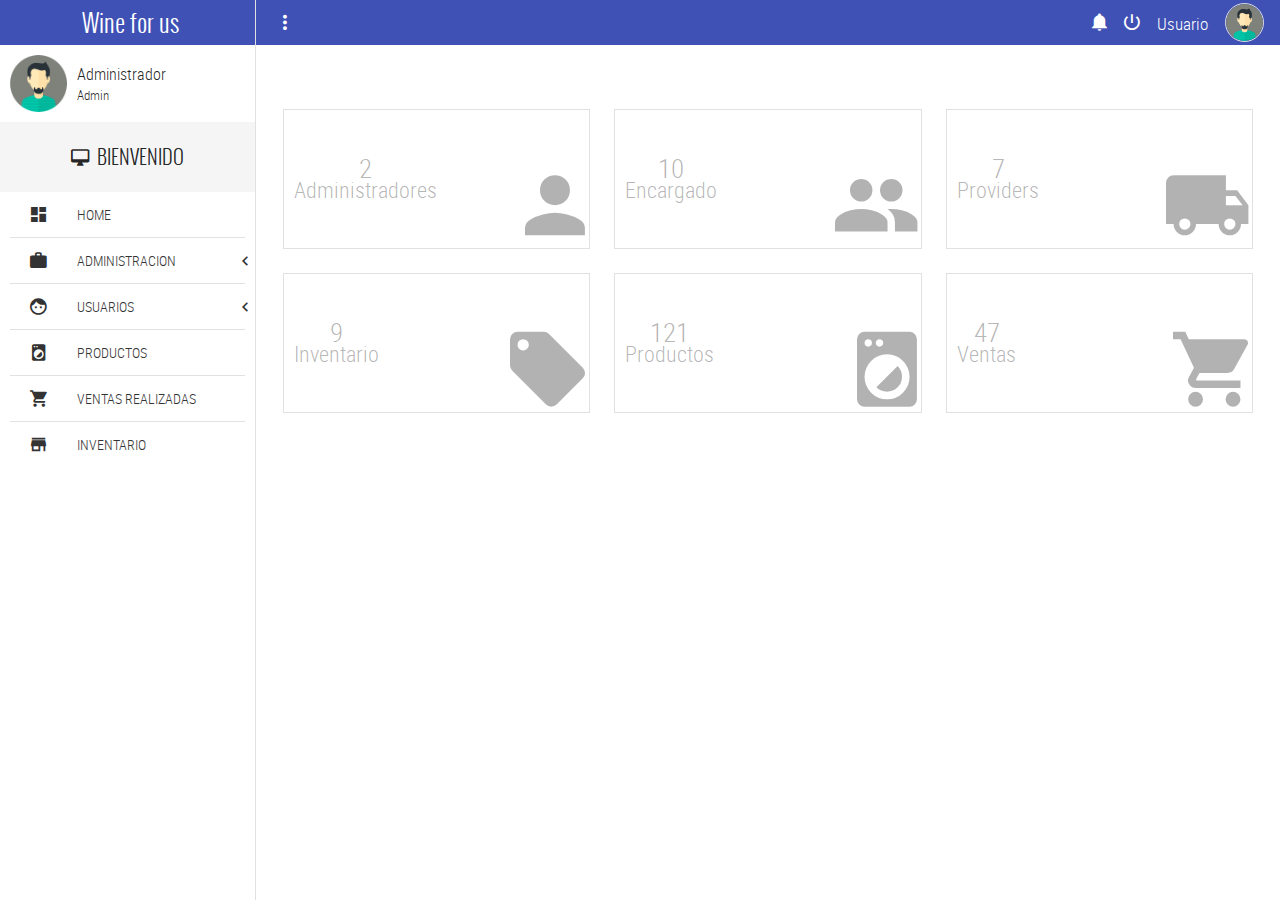
==== commit b412f3a9: "se realizaron cambios al aspecto" ====
--- a/home.html
+++ b/home.html
@@ -1,425 +1,340 @@
-<!-- -* Copyright 2016 Carlos Eduardo Alfaro Orellana--->-<!DOCTYPE html>-<html lang="es">-<head>-	<meta charset="UTF-8">-	<meta name="viewport" content="width=device-width, initial-scale=1">-	<title>Home</title>-	<link rel="stylesheet" href="css/normalize.css">-	<link rel="stylesheet" href="css/sweetalert2.css">-	<link rel="stylesheet" href="css/material.min.css">-	<link rel="stylesheet" href="css/material-design-iconic-font.min.css">-	<link rel="stylesheet" href="css/jquery.mCustomScrollbar.css">-	<link rel="stylesheet" href="css/main.css">-	<script src="//ajax.googleapis.com/ajax/libs/jquery/1.11.2/jquery.min.js"></script>-	<script>window.jQuery || document.write('<script src="js/jquery-1.11.2.min.js"><\/script>')</script>-	<script src="js/material.min.js" ></script>-	<script src="js/sweetalert2.min.js" ></script>-	<script src="js/jquery.mCustomScrollbar.concat.min.js" ></script>-	<script src="js/main.js" ></script>-</head>-<body>-	<!-- Notifications area -->-	<section class="full-width container-notifications">-		<div class="full-width container-notifications-bg btn-Notification"></div>-	    <section class="NotificationArea">-	        <div class="full-width text-center NotificationArea-title tittles">Notifications <i class="zmdi zmdi-close btn-Notification"></i></div>-	        <a href="#" class="Notification" id="notifation-unread-1">-	            <div class="Notification-icon"><i class="zmdi zmdi-accounts-alt bg-info"></i></div>-	            <div class="Notification-text">-	                <p>-	                    <i class="zmdi zmdi-circle"></i>-	                    <strong>New User Registration</strong> -	                    <br>-	                    <small>Just Now</small>-	                </p>-	            </div>-	        	<div class="mdl-tooltip mdl-tooltip--left" for="notifation-unread-1">Notification as UnRead</div> -	        </a>-	        <a href="#" class="Notification" id="notifation-read-1">-	            <div class="Notification-icon"><i class="zmdi zmdi-cloud-download bg-primary"></i></div>-	            <div class="Notification-text">-	                <p>-	                    <i class="zmdi zmdi-circle-o"></i>-	                    <strong>New Updates</strong> -	                    <br>-	                    <small>30 Mins Ago</small>-	                </p>-	            </div>-	            <div class="mdl-tooltip mdl-tooltip--left" for="notifation-read-1">Notification as Read</div>-	        </a>-	        <a href="#" class="Notification" id="notifation-unread-2">-	            <div class="Notification-icon"><i class="zmdi zmdi-upload bg-success"></i></div>-	            <div class="Notification-text">-	                <p>-	                    <i class="zmdi zmdi-circle"></i>-	                    <strong>Archive uploaded</strong> -	                    <br>-	                    <small>31 Mins Ago</small>-	                </p>-	            </div>-	            <div class="mdl-tooltip mdl-tooltip--left" for="notifation-unread-2">Notification as UnRead</div>-	        </a> -	        <a href="#" class="Notification" id="notifation-read-2">-	            <div class="Notification-icon"><i class="zmdi zmdi-mail-send bg-danger"></i></div>-	            <div class="Notification-text">-	                <p>-	                    <i class="zmdi zmdi-circle-o"></i>-	                    <strong>New Mail</strong> -	                    <br>-	                    <small>37 Mins Ago</small>-	                </p>-	            </div>-	            <div class="mdl-tooltip mdl-tooltip--left" for="notifation-read-2">Notification as Read</div>-	        </a>-	        <a href="#" class="Notification" id="notifation-read-3">-	            <div class="Notification-icon"><i class="zmdi zmdi-folder bg-primary"></i></div>-	            <div class="Notification-text">-	                <p>-	                    <i class="zmdi zmdi-circle-o"></i>-	                    <strong>Folder delete</strong> -	                    <br>-	                    <small>1 hours Ago</small>-	                </p>-	            </div>-	            <div class="mdl-tooltip mdl-tooltip--left" for="notifation-read-3">Notification as Read</div>-	        </a>  -	    </section>-	</section>-	<!-- navBar -->-	<div class="full-width navBar">-		<div class="full-width navBar-options">-			<i class="zmdi zmdi-more-vert btn-menu" id="btn-menu"></i>	-			<div class="mdl-tooltip" for="btn-menu">Menu</div>-			<nav class="navBar-options-list">-				<ul class="list-unstyle">-					<li class="btn-Notification" id="notifications">-						<i class="zmdi zmdi-notifications"></i>-						<!-- <i class="zmdi zmdi-notifications-active btn-Notification" id="notifications"></i> -->-						<div class="mdl-tooltip" for="notifications">Notifications</div>-					</li>-					<li class="btn-exit" id="btn-exit">-						<i class="zmdi zmdi-power"></i>-						<div class="mdl-tooltip" for="btn-exit">LogOut</div>-					</li>-					<li class="text-condensedLight noLink" ><small>User Name</small></li>-					<li class="noLink">-						<figure>-							<img src="assets/img/avatar-male.png" alt="Avatar" class="img-responsive">-						</figure>-					</li>-				</ul>-			</nav>-		</div>-	</div>-	<!-- navLateral -->-	<section class="full-width navLateral">-		<div class="full-width navLateral-bg btn-menu"></div>-		<div class="full-width navLateral-body">-			<div class="full-width navLateral-body-logo text-center tittles">-				<i class="zmdi zmdi-close btn-menu"></i> Inventory -			</div>-			<figure class="full-width" style="height: 77px;">-				<div class="navLateral-body-cl">-					<img src="assets/img/avatar-male.png" alt="Avatar" class="img-responsive">-				</div>-				<figcaption class="navLateral-body-cr hide-on-tablet">-					<span>-						Full Name Admin<br>-						<small>Admin</small>-					</span>-				</figcaption>-			</figure>-			<div class="full-width tittles navLateral-body-tittle-menu">-				<i class="zmdi zmdi-desktop-mac"></i><span class="hide-on-tablet">&nbsp; DASHBOARD</span>-			</div>-			<nav class="full-width">-				<ul class="full-width list-unstyle menu-principal">-					<li class="full-width">-						<a href="home.html" class="full-width">-							<div class="navLateral-body-cl">-								<i class="zmdi zmdi-view-dashboard"></i>-							</div>-							<div class="navLateral-body-cr hide-on-tablet">-								HOME-							</div>-						</a>-					</li>-					<li class="full-width divider-menu-h"></li>-					<li class="full-width">-						<a href="#!" class="full-width btn-subMenu">-							<div class="navLateral-body-cl">-								<i class="zmdi zmdi-case"></i>-							</div>-							<div class="navLateral-body-cr hide-on-tablet">-								ADMINISTRATION-							</div>-							<span class="zmdi zmdi-chevron-left"></span>-						</a>-						<ul class="full-width menu-principal sub-menu-options">-							<li class="full-width">-								<a href="company.html" class="full-width">-									<div class="navLateral-body-cl">-										<i class="zmdi zmdi-balance"></i>-									</div>-									<div class="navLateral-body-cr hide-on-tablet">-										COMPANY-									</div>-								</a>-							</li>-							<li class="full-width">-								<a href="providers.html" class="full-width">-									<div class="navLateral-body-cl">-										<i class="zmdi zmdi-truck"></i>-									</div>-									<div class="navLateral-body-cr hide-on-tablet">-										PROVIDERS-									</div>-								</a>-							</li>-							<li class="full-width">-								<a href="payments.html" class="full-width">-									<div class="navLateral-body-cl">-										<i class="zmdi zmdi-card"></i>-									</div>-									<div class="navLateral-body-cr hide-on-tablet">-										PAYMENTS-									</div>-								</a>-							</li>-							<li class="full-width">-								<a href="categories.html" class="full-width">-									<div class="navLateral-body-cl">-										<i class="zmdi zmdi-label"></i>-									</div>-									<div class="navLateral-body-cr hide-on-tablet">-										CATEGORIES-									</div>-								</a>-							</li>-						</ul>-					</li>-					<li class="full-width divider-menu-h"></li>-					<li class="full-width">-						<a href="#!" class="full-width btn-subMenu">-							<div class="navLateral-body-cl">-								<i class="zmdi zmdi-face"></i>-							</div>-							<div class="navLateral-body-cr hide-on-tablet">-								USERS-							</div>-							<span class="zmdi zmdi-chevron-left"></span>-						</a>-						<ul class="full-width menu-principal sub-menu-options">-							<li class="full-width">-								<a href="admin.html" class="full-width">-									<div class="navLateral-body-cl">-										<i class="zmdi zmdi-account"></i>-									</div>-									<div class="navLateral-body-cr hide-on-tablet">-										ADMINISTRATORS-									</div>-								</a>-							</li>-							<li class="full-width">-								<a href="client.html" class="full-width">-									<div class="navLateral-body-cl">-										<i class="zmdi zmdi-accounts"></i>-									</div>-									<div class="navLateral-body-cr hide-on-tablet">-										CLIENT-									</div>-								</a>-							</li>-						</ul>-					</li>-					<li class="full-width divider-menu-h"></li>-					<li class="full-width">-						<a href="products.html" class="full-width">-							<div class="navLateral-body-cl">-								<i class="zmdi zmdi-washing-machine"></i>-							</div>-							<div class="navLateral-body-cr hide-on-tablet">-								PRODUCTS-							</div>-						</a>-					</li>-					<li class="full-width divider-menu-h"></li>-					<li class="full-width">-						<a href="sales.html" class="full-width">-							<div class="navLateral-body-cl">-								<i class="zmdi zmdi-shopping-cart"></i>-							</div>-							<div class="navLateral-body-cr hide-on-tablet">-								SALES-							</div>-						</a>-					</li>-					<li class="full-width divider-menu-h"></li>-					<li class="full-width">-						<a href="inventory.html" class="full-width">-							<div class="navLateral-body-cl">-								<i class="zmdi zmdi-store"></i>-							</div>-							<div class="navLateral-body-cr hide-on-tablet">-								INVENTORY-							</div>-						</a>-					</li>-					<li class="full-width divider-menu-h"></li>-					<li class="full-width">-						<a href="#!" class="full-width btn-subMenu">-							<div class="navLateral-body-cl">-								<i class="zmdi zmdi-wrench"></i>-							</div>-							<div class="navLateral-body-cr hide-on-tablet">-								SETTINGS-							</div>-							<span class="zmdi zmdi-chevron-left"></span>-						</a>-						<ul class="full-width menu-principal sub-menu-options">-							<li class="full-width">-								<a href="#!" class="full-width">-									<div class="navLateral-body-cl">-										<i class="zmdi zmdi-widgets"></i>-									</div>-									<div class="navLateral-body-cr hide-on-tablet">-										OPTION-									</div>-								</a>-							</li>-							<li class="full-width">-								<a href="#!" class="full-width">-									<div class="navLateral-body-cl">-										<i class="zmdi zmdi-widgets"></i>-									</div>-									<div class="navLateral-body-cr hide-on-tablet">-										OPTION-									</div>-								</a>-							</li>-						</ul>-					</li>-				</ul>-			</nav>-		</div>-	</section>-	<!-- pageContent -->-	<section class="full-width pageContent">-		<section class="full-width text-center" style="padding: 40px 0;">-			<h3 class="text-center tittles">RESPONSIVE TILES</h3>-			<!-- Tiles -->-			<article class="full-width tile">-				<div class="tile-text">-					<span class="text-condensedLight">-						2<br>-						<small>Administrators</small>-					</span>-				</div>-				<i class="zmdi zmdi-account tile-icon"></i>-			</article>-			<article class="full-width tile">-				<div class="tile-text">-					<span class="text-condensedLight">-						71<br>-						<small>Clients</small>-					</span>-				</div>-				<i class="zmdi zmdi-accounts tile-icon"></i>-			</article>-			<article class="full-width tile">-				<div class="tile-text">-					<span class="text-condensedLight">-						7<br>-						<small>Providers</small>-					</span>-				</div>-				<i class="zmdi zmdi-truck tile-icon"></i>-			</article>-			<article class="full-width tile">-				<div class="tile-text">-					<span class="text-condensedLight">-						9<br>-						<small>Categories</small>-					</span>-				</div>-				<i class="zmdi zmdi-label tile-icon"></i>-			</article>-			<article class="full-width tile">-				<div class="tile-text">-					<span class="text-condensedLight">-						121<br>-						<small>Products</small>-					</span>-				</div>-				<i class="zmdi zmdi-washing-machine tile-icon"></i>-			</article>-			<article class="full-width tile">-				<div class="tile-text">-					<span class="text-condensedLight">-						47<br>-						<small>Sales</small>-					</span>-				</div>-				<i class="zmdi zmdi-shopping-cart tile-icon"></i>-			</article>-		</section>-		<section class="full-width" style="margin: 30px 0;">-			<h3 class="text-center tittles">RESPONSIVE TIMELINE</h3>-			<!-- TimeLine -->-			<div id="timeline-c" class="timeline-c">-				<div class="timeline-c-box">-	                <div class="timeline-c-box-icon bg-info">-	                    <i class="zmdi zmdi-twitter"></i>-	                </div>-	                <div class="timeline-c-box-content">-	                    <h4 class="text-center text-condensedLight">Tittle timeline</h4>-	                    <p class="text-center">-	                    	Lorem ipsum dolor sit amet, consectetur adipisicing elit. Soluta nobis rerum iure nostrum dolor. Quo totam possimus, ex, sapiente rerum vel maxime fugiat, ipsam blanditiis veniam, suscipit labore excepturi veritatis.-	                    </p>-	                    <span class="timeline-date"><i class="zmdi zmdi-calendar-note zmdi-hc-fw"></i>05-04-2016</span>-	                </div>-	            </div>-				<div class="timeline-c-box">-	                <div class="timeline-c-box-icon bg-success">-	                    <i class="zmdi zmdi-whatsapp"></i>-	                </div>-	                <div class="timeline-c-box-content">-	                    <h4 class="text-center text-condensedLight">Tittle timeline</h4>-	                    <p class="text-center">-	                    	Lorem ipsum dolor sit amet, consectetur adipisicing elit. Soluta nobis rerum iure nostrum dolor. Quo totam possimus, ex, sapiente rerum vel maxime fugiat, ipsam blanditiis veniam, suscipit labore excepturi veritatis.-	                    </p>-	                    <span class="timeline-date"><i class="zmdi zmdi-calendar-note zmdi-hc-fw"></i>06-04-2016</span>-	                </div>-	            </div>-	            <div class="timeline-c-box">-	                <div class="timeline-c-box-icon bg-primary">-	                    <i class="zmdi zmdi-facebook"></i>-	                </div>-	                <div class="timeline-c-box-content">-	                    <h4 class="text-center text-condensedLight">Tittle timeline</h4>-	                    <p class="text-center">-	                    	Lorem ipsum dolor sit amet, consectetur adipisicing elit. Soluta nobis rerum iure nostrum dolor. Quo totam possimus, ex, sapiente rerum vel maxime fugiat, ipsam blanditiis veniam, suscipit labore excepturi veritatis.-	                    </p>-	                    <span class="timeline-date"><i class="zmdi zmdi-calendar-note zmdi-hc-fw"></i>07-04-2016</span>-	                </div>-	            </div>-	            <div class="timeline-c-box">-	                <div class="timeline-c-box-icon bg-danger">-	                    <i class="zmdi zmdi-youtube"></i>-	                </div>-	                <div class="timeline-c-box-content">-	                    <h4 class="text-center text-condensedLight">Tittle timeline</h4>-	                    <p class="text-center">-	                    	Lorem ipsum dolor sit amet, consectetur adipisicing elit. Soluta nobis rerum iure nostrum dolor. Quo totam possimus, ex, sapiente rerum vel maxime fugiat, ipsam blanditiis veniam, suscipit labore excepturi veritatis.-	                    </p>-	                    <span class="timeline-date"><i class="zmdi zmdi-calendar-note zmdi-hc-fw"></i>08-04-2016</span>-	                </div>-	            </div>-			</div>-		</section>-	</section>-</body>+<!-- 
+* Copyright 2016 Carlos Eduardo Alfaro Orellana
+-->
+<!DOCTYPE html>
+<html lang="es">
+<head>
+	<meta charset="UTF-8">
+	<meta name="viewport" content="width=device-width, initial-scale=1">
+	<title>Home</title>
+	<link rel="stylesheet" href="css/normalize.css">
+	<link rel="stylesheet" href="css/sweetalert2.css">
+	<link rel="stylesheet" href="css/material.min.css">
+	<link rel="stylesheet" href="css/material-design-iconic-font.min.css">
+	<link rel="stylesheet" href="css/jquery.mCustomScrollbar.css">
+	<link rel="stylesheet" href="css/main.css">
+	<script src="//ajax.googleapis.com/ajax/libs/jquery/1.11.2/jquery.min.js"></script>
+	<script>window.jQuery || document.write('<script src="js/jquery-1.11.2.min.js"><\/script>')</script>
+	<script src="js/material.min.js" ></script>
+	<script src="js/sweetalert2.min.js" ></script>
+	<script src="js/jquery.mCustomScrollbar.concat.min.js" ></script>
+	<script src="js/main.js" ></script>
+</head>
+<body>
+	<!-- Notifications area -->
+	<section class="full-width container-notifications">
+		<div class="full-width container-notifications-bg btn-Notification"></div>
+	    <section class="NotificationArea">
+	        <div class="full-width text-center NotificationArea-title tittles">Notificaciones <i class="zmdi zmdi-close btn-Notification"></i></div>
+	        <a href="#" class="Notification" id="notifation-unread-1">
+	            <div class="Notification-icon"><i class="zmdi zmdi-accounts-alt bg-info"></i></div>
+	            <div class="Notification-text">
+	                <p>
+	                    <i class="zmdi zmdi-circle"></i>
+	                    <strong>Registrar un nuevo usuario</strong> 
+	                    <br>
+	                    <small>Ahora mismo</small>
+	                </p>
+	            </div>
+	        	<div class="mdl-tooltip mdl-tooltip--left" for="notifation-unread-1">Notification as UnRead</div> 
+	        </a>
+	        <a href="#" class="Notification" id="notifation-read-1">
+	            <div class="Notification-icon"><i class="zmdi zmdi-cloud-download bg-primary"></i></div>
+	            <div class="Notification-text">
+	                <p>
+	                    <i class="zmdi zmdi-circle-o"></i>
+	                    <strong>Historial</strong> 
+	                    <br>
+	                    <small>ultimo mes</small>
+	                </p>
+	            </div>
+	            <div class="mdl-tooltip mdl-tooltip--left" for="notifation-read-1">Notification as Read</div>
+	        </a>
+	        <a href="#" class="Notification" id="notifation-unread-2">
+	            <div class="Notification-icon"><i class="zmdi zmdi-upload bg-success"></i></div>
+	            <div class="Notification-text">
+	                <p>
+	                    <i class="zmdi zmdi-circle"></i>
+	                    <strong>Nuevo inventario agregado</strong> 
+	                    <br>
+	                    <small>ultima semana</small>
+	                </p>
+	            </div>
+	            <div class="mdl-tooltip mdl-tooltip--left" for="notifation-unread-2">Notification as UnRead</div>
+	        </a> 
+	        <a href="#" class="Notification" id="notifation-read-2">
+	            <div class="Notification-icon"><i class="zmdi zmdi-mail-send bg-danger"></i></div>
+	            <div class="Notification-text">
+	                <p>
+	                    <i class="zmdi zmdi-circle-o"></i>
+	                    <strong>Solicitud nueva</strong> 
+	                    <br>
+	                    <small>hace 37 min</small>
+	                </p>
+	            </div>
+	            <div class="mdl-tooltip mdl-tooltip--left" for="notifation-read-2">Notification as Read</div>
+	        </a>
+	        <a href="#" class="Notification" id="notifation-read-3">
+	            <div class="Notification-icon"><i class="zmdi zmdi-folder bg-primary"></i></div>
+	            <div class="Notification-text">
+	                <p>
+	                    <i class="zmdi zmdi-circle-o"></i>
+	                    <strong>Se elimino contenido</strong> 
+	                    <br>
+	                    <small>hace 2 días</small>
+	                </p>
+	            </div>
+	            <div class="mdl-tooltip mdl-tooltip--left" for="notifation-read-3">Notification as Read</div>
+	        </a>  
+	    </section>
+	</section>
+	<!-- navBar -->
+	<div class="full-width navBar">
+		<div class="full-width navBar-options">
+			<i class="zmdi zmdi-more-vert btn-menu" id="btn-menu"></i>	
+			<div class="mdl-tooltip" for="btn-menu">Menu</div>
+			<nav class="navBar-options-list">
+				<ul class="list-unstyle">
+					<li class="btn-Notification" id="notifications">
+						<i class="zmdi zmdi-notifications"></i>
+						<!-- <i class="zmdi zmdi-notifications-active btn-Notification" id="notifications"></i> -->
+						<div class="mdl-tooltip" for="notifications">Notificaciones</div>
+					</li>
+					<li class="btn-exit" id="btn-exit">
+						<i class="zmdi zmdi-power"></i>
+						<div class="mdl-tooltip" for="btn-exit">Cerrar sesión</div>
+					</li>
+					<li class="text-condensedLight noLink" ><small>Usuario</small></li>
+					<li class="noLink">
+						<figure>
+							<img src="assets/img/avatar-male.png" alt="Avatar" class="img-responsive">
+						</figure>
+					</li>
+				</ul>
+			</nav>
+		</div>
+	</div>
+	<!-- navLateral -->
+	<section class="full-width navLateral">
+		<div class="full-width navLateral-bg btn-menu"></div>
+		<div class="full-width navLateral-body">
+			<div class="full-width navLateral-body-logo text-center tittles">
+				<i class="zmdi zmdi-close btn-menu"></i>  Wine for us
+			</div>
+			<figure class="full-width" style="height: 77px;">
+				<div class="navLateral-body-cl">
+					<img src="assets/img/avatar-male.png" alt="Avatar" class="img-responsive">
+				</div>
+				<figcaption class="navLateral-body-cr hide-on-tablet">
+					<span>
+						Administrador<br>
+						<small>Admin</small>
+					</span>
+				</figcaption>
+			</figure>
+			<div class="full-width tittles navLateral-body-tittle-menu">
+				<i class="zmdi zmdi-desktop-mac"></i><span class="hide-on-tablet">&nbsp; BIENVENIDO</span>
+			</div>
+			<nav class="full-width">
+				<ul class="full-width list-unstyle menu-principal">
+					<li class="full-width">
+						<a href="home.html" class="full-width">
+							<div class="navLateral-body-cl">
+								<i class="zmdi zmdi-view-dashboard"></i>
+							</div>
+							<div class="navLateral-body-cr hide-on-tablet">
+								HOME
+							</div>
+						</a>
+					</li>
+					<li class="full-width divider-menu-h"></li>
+					<li class="full-width">
+						<a href="#!" class="full-width btn-subMenu">
+							<div class="navLateral-body-cl">
+								<i class="zmdi zmdi-case"></i>
+							</div>
+							<div class="navLateral-body-cr hide-on-tablet">
+								ADMINISTRACION
+							</div>
+							<span class="zmdi zmdi-chevron-left"></span>
+						</a>
+						<ul class="full-width menu-principal sub-menu-options">
+							<li class="full-width">
+								<a href="company.html" class="full-width">
+									<div class="navLateral-body-cl">
+										<i class="zmdi zmdi-balance"></i>
+									</div>
+									<div class="navLateral-body-cr hide-on-tablet">
+										COMPAÑIA
+									</div>
+								</a>
+							</li>
+							<li class="full-width">
+								<a href="providers.html" class="full-width">
+									<div class="navLateral-body-cl">
+										<i class="zmdi zmdi-truck"></i>
+									</div>
+									<div class="navLateral-body-cr hide-on-tablet">
+										PROVEEDORES
+									</div>
+								</a>
+							</li>
+							<li class="full-width">
+								<a href="payments.html" class="full-width">
+									<div class="navLateral-body-cl">
+										<i class="zmdi zmdi-card"></i>
+									</div>
+									<div class="navLateral-body-cr hide-on-tablet">
+										PAGOS REALIZADOS
+									</div>
+								</a>
+							</li>
+							<li class="full-width">
+								<a href="categories.html" class="full-width">
+									<div class="navLateral-body-cl">
+										<i class="zmdi zmdi-label"></i>
+									</div>
+									<div class="navLateral-body-cr hide-on-tablet">
+										CATEGORIAS
+									</div>
+								</a>
+							</li>
+						</ul>
+					</li>
+					<li class="full-width divider-menu-h"></li>
+					<li class="full-width">
+						<a href="#!" class="full-width btn-subMenu">
+							<div class="navLateral-body-cl">
+								<i class="zmdi zmdi-face"></i>
+							</div>
+							<div class="navLateral-body-cr hide-on-tablet">
+								USUARIOS
+							</div>
+							<span class="zmdi zmdi-chevron-left"></span>
+						</a>
+						<ul class="full-width menu-principal sub-menu-options">
+							<li class="full-width">
+								<a href="admin.html" class="full-width">
+									<div class="navLateral-body-cl">
+										<i class="zmdi zmdi-account"></i>
+									</div>
+									<div class="navLateral-body-cr hide-on-tablet">
+										ADMINISTRADOR
+									</div>
+								</a>
+							</li>
+							<li class="full-width">
+								<a href="client.html" class="full-width">
+									<div class="navLateral-body-cl">
+										<i class="zmdi zmdi-accounts"></i>
+									</div>
+									<div class="navLateral-body-cr hide-on-tablet">
+										ENCARGADO
+									</div>
+								</a>
+							</li>
+						</ul>
+					</li>
+					<li class="full-width divider-menu-h"></li>
+					<li class="full-width">
+						<a href="products.html" class="full-width">
+							<div class="navLateral-body-cl">
+								<i class="zmdi zmdi-washing-machine"></i>
+							</div>
+							<div class="navLateral-body-cr hide-on-tablet">
+								PRODUCTOS
+							</div>
+						</a>
+					</li>
+					<li class="full-width divider-menu-h"></li>
+					<li class="full-width">
+						<a href="sales.html" class="full-width">
+							<div class="navLateral-body-cl">
+								<i class="zmdi zmdi-shopping-cart"></i>
+							</div>
+							<div class="navLateral-body-cr hide-on-tablet">
+								VENTAS REALIZADAS
+							</div>
+						</a>
+					</li>
+					<li class="full-width divider-menu-h"></li>
+					<li class="full-width">
+						<a href="inventory.html" class="full-width">
+							<div class="navLateral-body-cl">
+								<i class="zmdi zmdi-store"></i>
+							</div>
+							<div class="navLateral-body-cr hide-on-tablet">
+								INVENTARIO
+							</div>
+						</a>
+					</li>
+					
+				</ul>
+			</nav>
+		</div>
+	</section>
+	<!-- pageContent -->
+	<section class="full-width pageContent">
+		<section class="full-width text-center" style="padding: 40px 0;">
+			<h3 class="text-center tittles">                     </h3>
+			<!-- Tiles -->
+			<a href="admin.html"><article class="full-width tile" >
+				<div class="tile-text">
+					<span class="text-condensedLight" >
+						2<br>
+						<small>Administradores</small>
+					</span>
+				</div>
+				<i class="zmdi zmdi-account tile-icon"></i>
+			</article></a>
+			<a href="client.html"><article class="full-width tile">
+				<div class="tile-text">
+					<span class="text-condensedLight">
+						10<br>
+						<small>Encargado</small>
+					</span>
+				</div>
+				<i class="zmdi zmdi-accounts tile-icon"></i>
+			</article></a>
+			<a href="providers.html"><article class="full-width tile">
+				<div class="tile-text">
+					<span class="text-condensedLight">
+						7<br>
+						<small>Providers</small>
+					</span>
+				</div>
+				<i class="zmdi zmdi-truck tile-icon"></i>
+			</article></a>
+			<a href="inventory.html"><article class="full-width tile">
+				<div class="tile-text">
+					<span class="text-condensedLight">
+						9<br>
+						<small>Inventario</small>
+					</span>
+				</div>
+				<i class="zmdi zmdi-label tile-icon"></i>
+			</article></a>
+			<a href="products.html"><article class="full-width tile">
+				<div class="tile-text">
+					<span class="text-condensedLight">     
+						121<br>
+						<small>Productos</small>
+					</span>
+				</div>
+				<i class="zmdi zmdi-washing-machine tile-icon"></i>
+			</article></a>
+			<a href="sales.html"><article class="full-width tile">
+				<div class="tile-text">
+					<span class="text-condensedLight">
+						47<br>
+						<small>Ventas</small>
+					</span>
+				</div>
+				<i class="zmdi zmdi-shopping-cart tile-icon"></i>
+			</article></a>
+		</section>
+		
+			
+	</section>
+</body>
 </html>